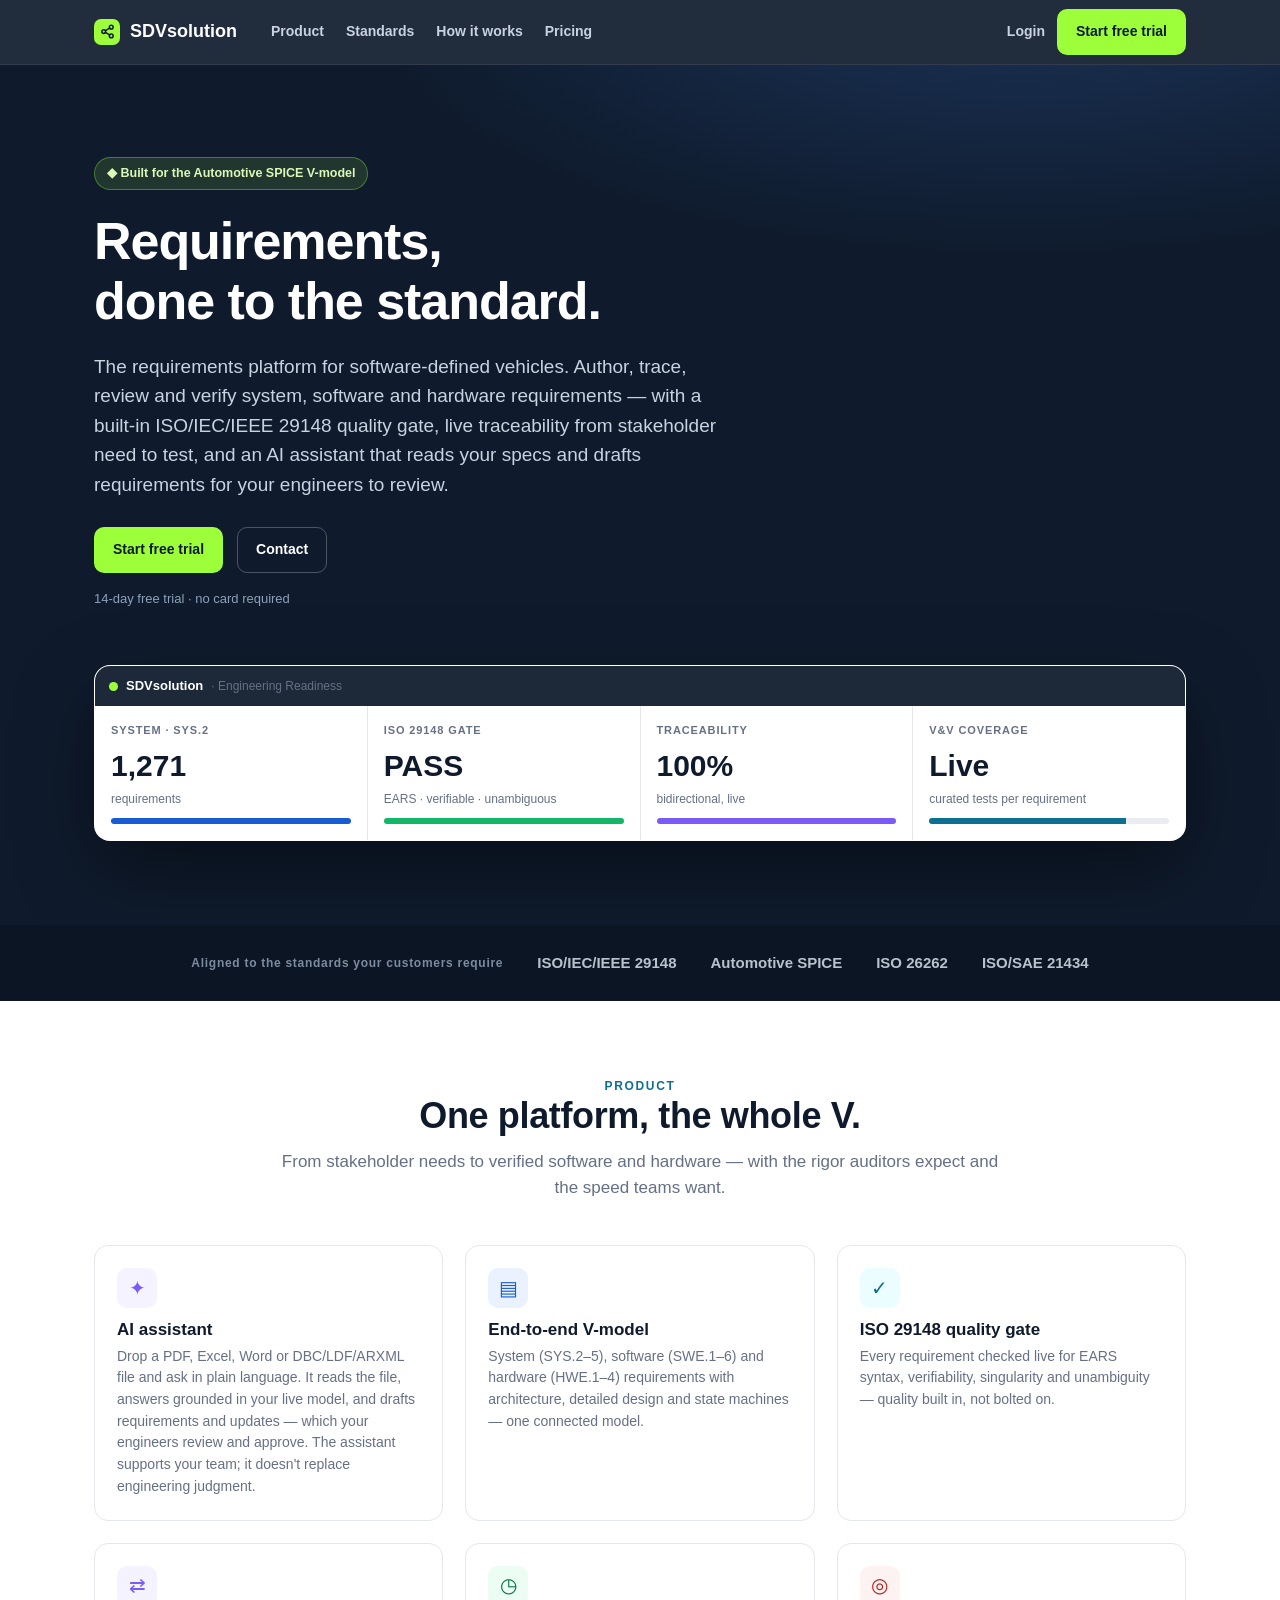
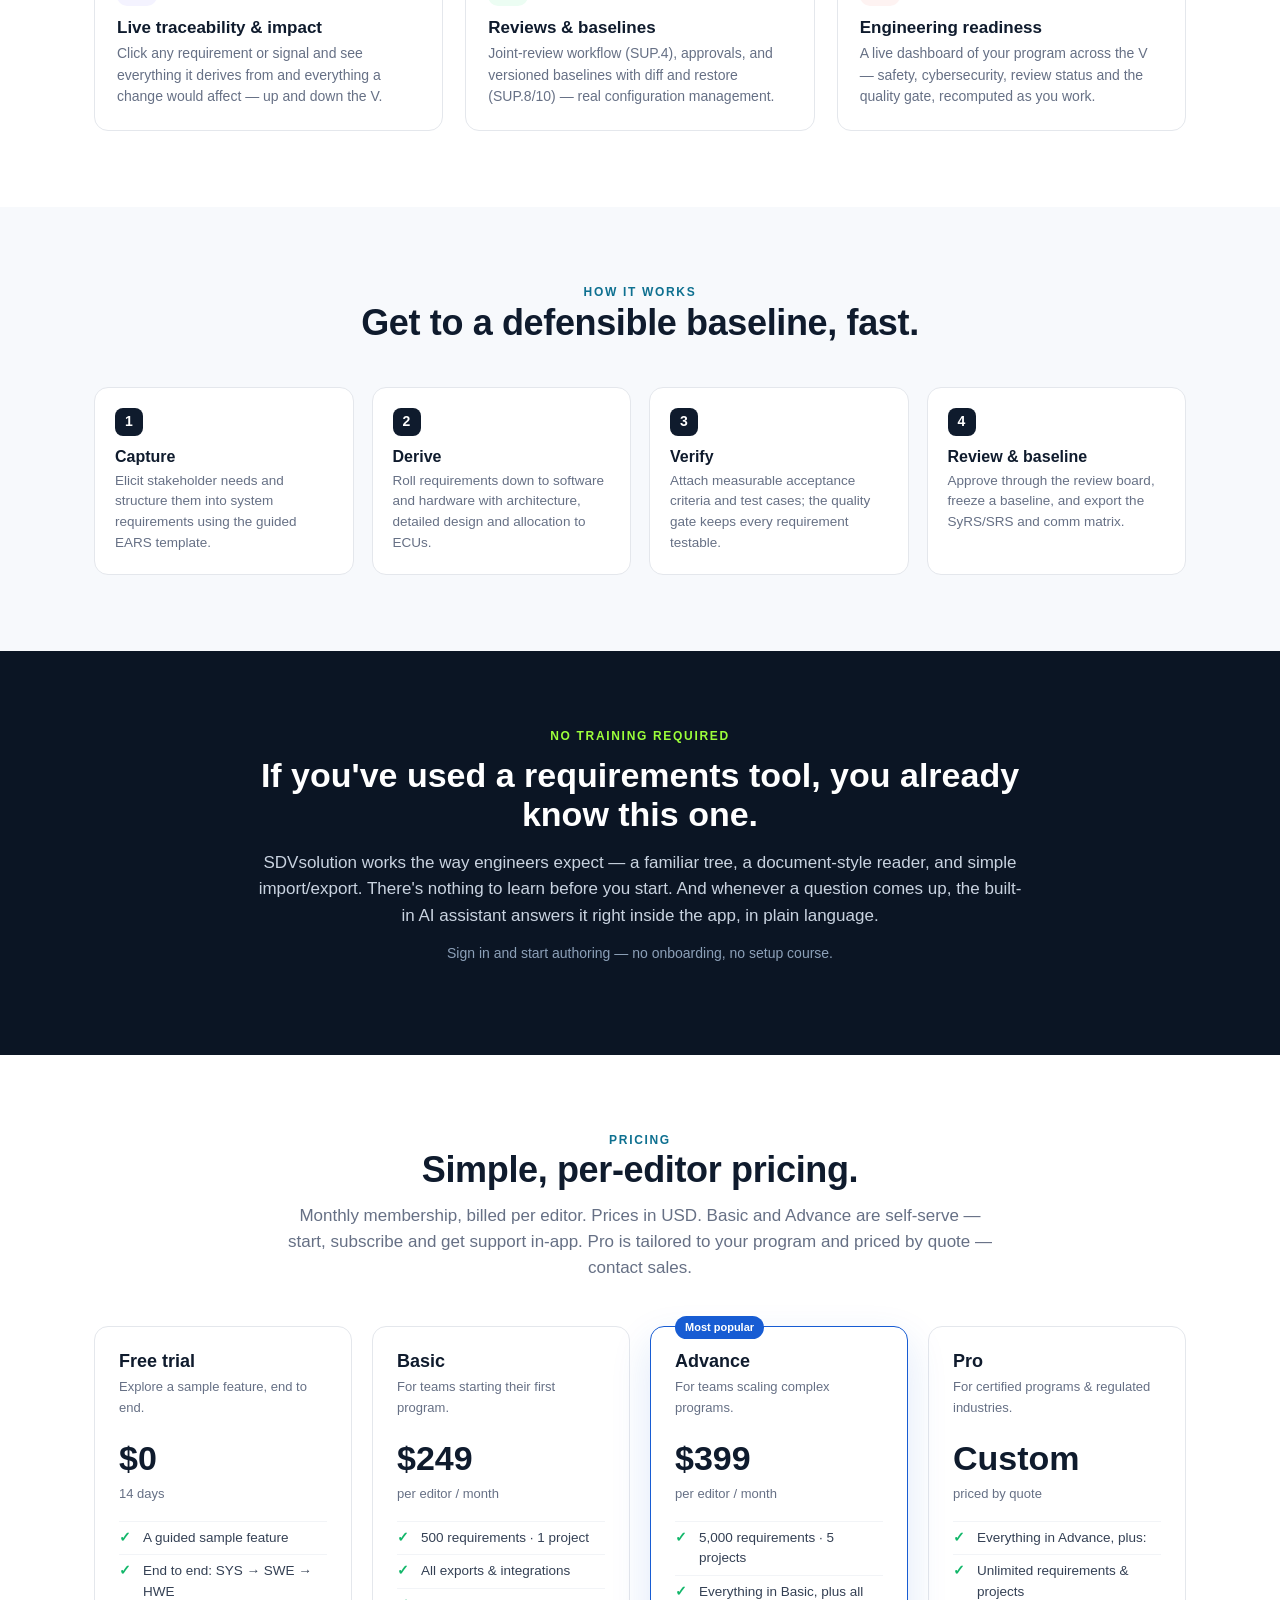
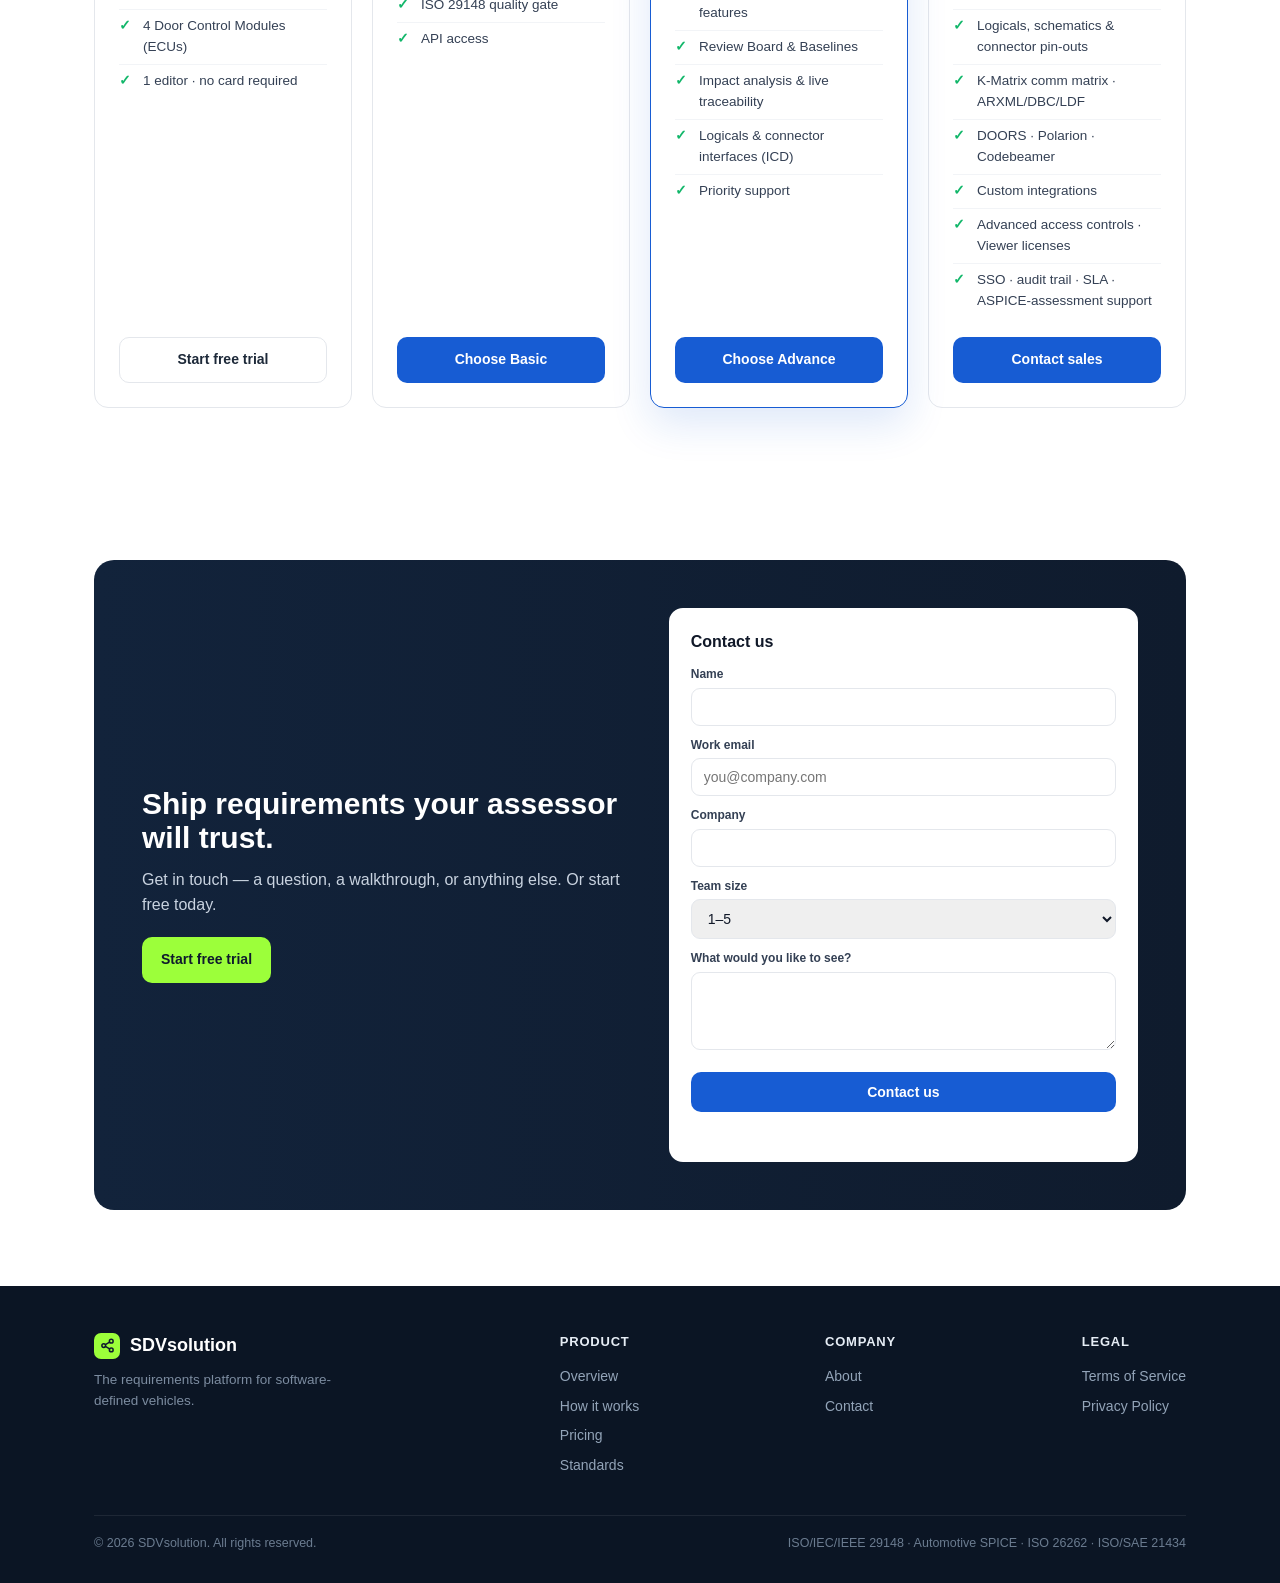
==== index.html @ f131b752 "Custom priced by quote" ====
<!doctype html>
<html lang="en">
<head>
<meta charset="utf-8" />
<meta name="viewport" content="width=device-width, initial-scale=1" />
<title>SDVsolution — Requirements, done to the standard</title>
<meta name="description" content="The requirements platform for software-defined vehicles. Author, trace, review and verify system, software and hardware requirements across the Automotive SPICE V — with a built-in ISO/IEC/IEEE 29148 quality gate." />
<style>
  :root{
    --ink:#0F1B2D; --ink2:#1D2939; --panel:#12233b;
    --text:#344054; --muted:#667085; --line:#E4E7EC;
    --blue:#175CD3; --blue2:#0E7090; --violet:#7A5AF8; --green:#12B76A; --accent:#9CFF3A; --amber:#B54708;
    --radius:14px; --max:1140px;
    --font: -apple-system,BlinkMacSystemFont,"Segoe UI",Roboto,Inter,Helvetica,Arial,sans-serif;
  }
  *{box-sizing:border-box}
  html{scroll-behavior:smooth}
  body{margin:0;font-family:var(--font);color:var(--text);background:#fff;line-height:1.55;-webkit-font-smoothing:antialiased}
  a{color:inherit;text-decoration:none}
  .wrap{max-width:var(--max);margin:0 auto;padding:0 24px}
  .btn{display:inline-flex;align-items:center;gap:8px;font-weight:700;font-size:14px;border-radius:10px;padding:11px 18px;cursor:pointer;border:1px solid transparent;transition:.15s}
  .btn-primary{background:var(--blue);color:#fff}
  .btn-primary:hover{background:#134db3}
  .btn-accent{background:var(--accent);color:var(--ink)}
  .btn-accent:hover{filter:brightness(.95)}
  .btn-ghost{background:transparent;color:#fff;border-color:rgba(255,255,255,.25)}
  .btn-ghost:hover{border-color:rgba(255,255,255,.55)}
  .btn-outline{background:#fff;color:var(--ink2);border-color:var(--line)}
  .eyebrow{font-size:12px;font-weight:800;letter-spacing:.14em;text-transform:uppercase;color:var(--blue2)}
  h1,h2,h3{color:var(--ink);line-height:1.15;margin:0}
  section{padding:76px 0}
  .muted{color:var(--muted)}

  /* header */
  header{position:sticky;top:0;z-index:50;background:rgba(15,27,45,.92);backdrop-filter:blur(8px);border-bottom:1px solid rgba(255,255,255,.08)}
  .nav{display:flex;align-items:center;gap:26px;height:64px}
  .brand{display:flex;align-items:center;gap:10px;color:#fff;font-weight:800;font-size:18px}
  .logo{width:26px;height:26px;border-radius:7px;background:var(--accent);display:flex;align-items:center;justify-content:center}
  .navlinks{display:flex;gap:22px;margin-left:8px}
  .navlinks a{color:#C9D3E0;font-size:14px;font-weight:600}
  .navlinks a:hover{color:#fff}
  .nav-cta{margin-left:auto;display:flex;align-items:center;gap:12px}
  .nav-cta a.login{color:#C9D3E0;font-size:14px;font-weight:600}

  /* hero */
  .hero{background:radial-gradient(1200px 500px at 80% -10%, #1b3358 0%, var(--ink) 55%);color:#fff;padding:92px 0 84px}
  .hero h1{color:#fff;font-size:52px;letter-spacing:-.02em}
  .hero p.lead{color:#C9D3E0;font-size:19px;max-width:640px;margin:20px 0 28px}
  .hero .cta{display:flex;gap:14px;flex-wrap:wrap}
  .hero .fineprint{color:#8CA0B8;font-size:13px;margin-top:16px}
  .pill{display:inline-flex;gap:8px;align-items:center;background:rgba(156,255,58,.12);border:1px solid rgba(156,255,58,.35);color:#DDF7B8;font-size:12.5px;font-weight:700;padding:6px 12px;border-radius:999px;margin-bottom:22px}

  /* dashboard mock */
  .mock{margin-top:56px;border-radius:16px;overflow:hidden;border:1px solid rgba(255,255,255,.12);box-shadow:0 30px 80px rgba(0,0,0,.45);background:#fff}
  .mock .bar{display:flex;align-items:center;gap:8px;background:var(--ink2);padding:10px 14px}
  .mock .bar b{color:#fff;font-size:13px;font-weight:800}
  .mock .bar .dot{width:9px;height:9px;border-radius:9px;background:var(--accent)}
  .mock .grid{display:grid;grid-template-columns:repeat(4,1fr);gap:1px;background:var(--line)}
  .mcard{background:#fff;padding:16px}
  .mcard .k{font-size:11px;font-weight:800;letter-spacing:.08em;color:var(--muted)}
  .mcard .v{font-size:30px;font-weight:800;color:var(--ink);margin-top:4px}
  .mcard .s{font-size:12px;color:var(--muted)}
  .mbar{height:6px;border-radius:4px;background:#EAECF0;overflow:hidden;margin-top:10px}
  .mbar i{display:block;height:100%}

  /* logos / standards */
  .standards{background:#0B1524;color:#93A4B8;padding:26px 0}
  .standards .row{display:flex;flex-wrap:wrap;gap:14px 34px;align-items:center;justify-content:center}
  .standards .row .lbl{font-size:12px;font-weight:700;letter-spacing:.06em;color:#7C8CA0}
  .std{color:#CBD5E1;font-weight:800;font-size:15px;opacity:.9}

  /* features */
  .grid3{display:grid;grid-template-columns:repeat(3,1fr);gap:22px}
  .feat{border:1px solid var(--line);border-radius:var(--radius);padding:22px;background:#fff;transition:.15s}
  .feat:hover{box-shadow:0 12px 30px rgba(16,24,40,.08);transform:translateY(-2px)}
  .feat .ic{width:40px;height:40px;border-radius:10px;display:flex;align-items:center;justify-content:center;font-size:20px;margin-bottom:12px}
  .feat h3{font-size:17px;margin-bottom:6px}
  .feat p{font-size:14px;margin:0}

  .center{text-align:center;max-width:720px;margin:0 auto 44px}
  .center h2{font-size:36px;letter-spacing:-.01em}
  .center p{font-size:17px;margin-top:12px}

  /* flow */
  .flow{background:#F7F9FC}
  .steps{display:grid;grid-template-columns:repeat(4,1fr);gap:18px}
  .step{background:#fff;border:1px solid var(--line);border-radius:var(--radius);padding:20px}
  .step .n{width:28px;height:28px;border-radius:8px;background:var(--ink);color:#fff;font-weight:800;display:flex;align-items:center;justify-content:center;font-size:14px}
  .step h3{font-size:16px;margin:12px 0 4px}
  .step p{font-size:13.5px;margin:0}

  /* pricing */
  .prices{display:grid;grid-template-columns:repeat(4,1fr);gap:20px;align-items:stretch}
  .price{border:1px solid var(--line);border-radius:var(--radius);padding:24px;background:#fff;display:flex;flex-direction:column}
  .price.pop{border-color:var(--blue);box-shadow:0 16px 40px rgba(23,92,211,.14);position:relative}
  .price.pop .tag{position:absolute;top:-11px;left:24px;background:var(--blue);color:#fff;font-size:11px;font-weight:800;padding:3px 10px;border-radius:999px}
  .price h3{font-size:18px}
  .price .desc{font-size:13px;color:var(--muted);margin:6px 0 14px;min-height:34px}
  .price .amt{font-size:34px;font-weight:800;color:var(--ink)}
  .price .per{font-size:13px;color:var(--muted)}
  .price ul{list-style:none;padding:0;margin:16px 0 20px;flex:1}
  .price li{font-size:13.5px;padding:6px 0 6px 24px;position:relative;color:var(--text);border-top:1px solid #F2F4F7}
  .price li:before{content:"✓";position:absolute;left:0;color:var(--green);font-weight:800}
  .price .btn{width:100%;justify-content:center}

  /* CTA band */
  .cta-band{background:linear-gradient(90deg,#12233b,#0F1B2D);color:#fff;border-radius:20px;padding:48px;text-align:center}
  .cta-band h2{color:#fff;font-size:30px}
  .cta-band p{color:#C9D3E0;max-width:560px;margin:12px auto 24px}

  /* footer */
  footer{background:#0B1524;color:#8CA0B8;padding:46px 0 30px;font-size:14px}
  .fgrid{display:flex;gap:40px;flex-wrap:wrap;justify-content:space-between}
  footer h4{color:#E6EDF5;font-size:13px;letter-spacing:.06em;text-transform:uppercase;margin:0 0 10px}
  footer a{display:block;color:#93A4B8;padding:4px 0}
  footer a:hover{color:#fff}
  .foot-bottom{border-top:1px solid rgba(255,255,255,.08);margin-top:34px;padding-top:18px;display:flex;justify-content:space-between;flex-wrap:wrap;gap:10px;color:#6B7C90;font-size:12.5px}

  /* demo form */
  .demo-grid{display:grid;grid-template-columns:1.05fr 1fr;gap:34px;align-items:center;text-align:left}
  .demo-form{background:#fff;border-radius:14px;padding:22px}
  .demo-form .ttl{color:#101828;font-weight:800;font-size:16px;margin-bottom:2px}
  .demo-form label{display:block;font-size:12px;font-weight:700;color:#344054;margin:10px 0 4px}
  .demo-form input,.demo-form select,.demo-form textarea{width:100%;box-sizing:border-box;border:1px solid var(--line);border-radius:9px;padding:10px 12px;font-size:14px;font-family:var(--font);color:#101828}
  .demo-form textarea{min-height:78px;resize:vertical}
  .demo-status{font-size:13px;font-weight:600;margin-top:10px;min-height:18px}
  @media(max-width:760px){.demo-grid{grid-template-columns:1fr}}
  @media(max-width:900px){
    .grid3,.steps,.prices,.mock .grid{grid-template-columns:1fr 1fr}
    .hero h1{font-size:40px}
    .navlinks{display:none}
  }
  @media(max-width:560px){
    .grid3,.steps,.prices,.mock .grid{grid-template-columns:1fr}
    .hero h1{font-size:32px}
    section{padding:56px 0}
  }
</style>
</head>
<body>

<header>
  <div class="wrap nav">
    <a class="brand" href="#top"><span class="logo">
      <svg width="15" height="15" viewBox="0 0 24 24" fill="none" stroke="#0F1B2D" stroke-width="2.4" stroke-linecap="round" stroke-linejoin="round"><circle cx="18" cy="5" r="3"/><circle cx="6" cy="12" r="3"/><circle cx="18" cy="19" r="3"/><path d="M8.6 13.5l6.8 4M15.4 6.5l-6.8 4"/></svg>
    </span>SDVsolution</a>
    <nav class="navlinks">
      <a href="#product">Product</a>
      <a href="#standards">Standards</a>
      <a href="#flow">How it works</a>
      <a href="#pricing">Pricing</a>
    </nav>
    <div class="nav-cta">
      <a class="login" href="https://app.sdvsolution.com">Login</a>
      <a class="btn btn-accent" href="https://app.sdvsolution.com">Start free trial</a>
    </div>
  </div>
</header>

<a id="top"></a>
<section class="hero">
  <div class="wrap">
    <span class="pill">◆ Built for the Automotive SPICE V-model</span>
    <h1>Requirements,<br/>done to the standard.</h1>
    <p class="lead">The requirements platform for software-defined vehicles. Author, trace, review and verify system, software and hardware requirements — with a built-in ISO/IEC/IEEE 29148 quality gate, live traceability from stakeholder need to test, and an AI assistant that reads your specs and drafts requirements for your engineers to review.</p>
    <div class="cta">
      <a class="btn btn-accent" href="https://app.sdvsolution.com">Start free trial</a>
      <a class="btn btn-ghost" href="#demo">Contact</a>
    </div>
    <div class="fineprint">14-day free trial · no card required</div>

    <div class="mock">
      <div class="bar"><span class="dot"></span><b>SDVsolution</b> <span style="color:#667085;font-size:12px">· Engineering Readiness</span></div>
      <div class="grid">
        <div class="mcard"><div class="k">SYSTEM · SYS.2</div><div class="v">1,271</div><div class="s">requirements</div><div class="mbar"><i style="width:100%;background:#175CD3"></i></div></div>
        <div class="mcard"><div class="k">ISO 29148 GATE</div><div class="v">PASS</div><div class="s">EARS · verifiable · unambiguous</div><div class="mbar"><i style="width:100%;background:#12B76A"></i></div></div>
        <div class="mcard"><div class="k">TRACEABILITY</div><div class="v">100%</div><div class="s">bidirectional, live</div><div class="mbar"><i style="width:100%;background:#7A5AF8"></i></div></div>
        <div class="mcard"><div class="k">V&amp;V COVERAGE</div><div class="v">Live</div><div class="s">curated tests per requirement</div><div class="mbar"><i style="width:82%;background:#0E7090"></i></div></div>
      </div>
    </div>
  </div>
</section>

<div class="standards" id="standards">
  <div class="wrap row">
    <span class="lbl">Aligned to the standards your customers require</span>
    <span class="std">ISO/IEC/IEEE&nbsp;29148</span>
    <span class="std">Automotive&nbsp;SPICE</span>
    <span class="std">ISO&nbsp;26262</span>
    <span class="std">ISO/SAE&nbsp;21434</span>
  </div>
</div>

<section id="product">
  <div class="wrap">
    <div class="center">
      <div class="eyebrow">Product</div>
      <h2>One platform, the whole V.</h2>
      <p class="muted">From stakeholder needs to verified software and hardware — with the rigor auditors expect and the speed teams want.</p>
    </div>
    <div class="grid3">
      <div class="feat"><div class="ic" style="background:#F4F3FF;color:#7A5AF8">✦</div><h3>AI assistant</h3><p class="muted">Drop a PDF, Excel, Word or DBC/LDF/ARXML file and ask in plain language. It reads the file, answers grounded in your live model, and drafts requirements and updates — which your engineers review and approve. The assistant supports your team; it doesn't replace engineering judgment.</p></div>
      <div class="feat"><div class="ic" style="background:#EAF2FF;color:#175CD3">▤</div><h3>End-to-end V-model</h3><p class="muted">System (SYS.2–5), software (SWE.1–6) and hardware (HWE.1–4) requirements with architecture, detailed design and state machines — one connected model.</p></div>
      <div class="feat"><div class="ic" style="background:#ECFDFF;color:#0E7090">✓</div><h3>ISO 29148 quality gate</h3><p class="muted">Every requirement checked live for EARS syntax, verifiability, singularity and unambiguity — quality built in, not bolted on.</p></div>
      <div class="feat"><div class="ic" style="background:#F4F3FF;color:#7A5AF8">⇄</div><h3>Live traceability &amp; impact</h3><p class="muted">Click any requirement or signal and see everything it derives from and everything a change would affect — up and down the V.</p></div>
      <div class="feat"><div class="ic" style="background:#ECFDF3;color:#067647">◷</div><h3>Reviews &amp; baselines</h3><p class="muted">Joint-review workflow (SUP.4), approvals, and versioned baselines with diff and restore (SUP.8/10) — real configuration management.</p></div>
      <div class="feat"><div class="ic" style="background:#FEF3F2;color:#B42318">◎</div><h3>Engineering readiness</h3><p class="muted">A live dashboard of your program across the V — safety, cybersecurity, review status and the quality gate, recomputed as you work.</p></div>
    </div>
  </div>
</section>

<section class="flow" id="flow">
  <div class="wrap">
    <div class="center">
      <div class="eyebrow">How it works</div>
      <h2>Get to a defensible baseline, fast.</h2>
    </div>
    <div class="steps">
      <div class="step"><div class="n">1</div><h3>Capture</h3><p class="muted">Elicit stakeholder needs and structure them into system requirements using the guided EARS template.</p></div>
      <div class="step"><div class="n">2</div><h3>Derive</h3><p class="muted">Roll requirements down to software and hardware with architecture, detailed design and allocation to ECUs.</p></div>
      <div class="step"><div class="n">3</div><h3>Verify</h3><p class="muted">Attach measurable acceptance criteria and test cases; the quality gate keeps every requirement testable.</p></div>
      <div class="step"><div class="n">4</div><h3>Review &amp; baseline</h3><p class="muted">Approve through the review board, freeze a baseline, and export the SyRS/SRS and comm matrix.</p></div>
    </div>
  </div>
</section>

<section id="easy" style="background:#0B1524">
  <div class="wrap" style="text-align:center;max-width:820px">
    <div class="eyebrow" style="color:#9CFF3A">No training required</div>
    <h2 style="color:#fff;font-size:34px;margin-top:10px">If you've used a requirements tool, you already know this one.</h2>
    <p style="color:#C9D3E0;font-size:17px;margin:16px auto 0">SDVsolution works the way engineers expect — a familiar tree, a document-style reader, and simple import/export. There's nothing to learn before you start. And whenever a question comes up, the built-in AI assistant answers it right inside the app, in plain language.</p>
    <p style="color:#8CA0B8;font-size:14px;margin-top:14px">Sign in and start authoring — no onboarding, no setup course.</p>
  </div>
</section>

<section id="pricing">
  <div class="wrap">
    <div class="center">
      <div class="eyebrow">Pricing</div>
      <h2>Simple, per-editor pricing.</h2>
      <p class="muted">Monthly membership, billed per editor. Prices in USD. Basic and Advance are self‑serve — start, subscribe and get support in‑app. Pro is tailored to your program and priced by quote — contact sales.</p>
    </div>
    <div class="prices">
      <div class="price">
        <h3>Free trial</h3>
        <div class="desc">Explore a sample feature, end to end.</div>
        <div class="amt">$0</div><div class="per">14 days</div>
        <ul><li>A guided sample feature</li><li>End to end: SYS → SWE → HWE</li><li>4 Door Control Modules (ECUs)</li><li>1 editor · no card required</li></ul>
        <a class="btn btn-outline" href="https://app.sdvsolution.com">Start free trial</a>
      </div>
      <div class="price">
        <h3>Basic</h3>
        <div class="desc">For teams starting their first program.</div>
        <div class="amt">$249</div><div class="per">per editor / month</div>
        <ul><li>500 requirements · 1 project</li><li>All exports &amp; integrations</li><li>ISO 29148 quality gate</li><li>API access</li></ul>
        <a class="btn btn-primary" href="https://app.sdvsolution.com/?plan=basic">Choose Basic</a>
      </div>
      <div class="price pop">
        <span class="tag">Most popular</span>
        <h3>Advance</h3>
        <div class="desc">For teams scaling complex programs.</div>
        <div class="amt">$399</div><div class="per">per editor / month</div>
        <ul><li>5,000 requirements · 5 projects</li><li>Everything in Basic, plus all features</li><li>Review Board &amp; Baselines</li><li>Impact analysis &amp; live traceability</li><li>Logicals &amp; connector interfaces (ICD)</li><li>Priority support</li></ul>
        <a class="btn btn-primary" href="https://app.sdvsolution.com/?plan=advance">Choose Advance</a>
      </div>
      <div class="price">
        <h3>Pro</h3>
        <div class="desc">For certified programs &amp; regulated industries.</div>
        <div class="amt">Custom</div><div class="per">priced by quote</div>
        <ul><li>Everything in Advance, plus:</li><li>Unlimited requirements &amp; projects</li><li>Logicals, schematics &amp; connector pin-outs</li><li>K-Matrix comm matrix · ARXML/DBC/LDF</li><li>DOORS · Polarion · Codebeamer</li><li>Custom integrations</li><li>Advanced access controls · Viewer licenses</li><li>SSO · audit trail · SLA · ASPICE-assessment support</li></ul>
        <a class="btn btn-primary" href="#demo">Contact sales</a>
      </div>
    </div>
  </div>
</section>

<section id="demo">
  <div class="wrap">
    <div class="cta-band" style="text-align:left">
      <div class="demo-grid">
        <div>
          <h2>Ship requirements your assessor will trust.</h2>
          <p style="margin:12px 0 20px">Get in touch — a question, a walkthrough, or anything else. Or start free today.</p>
          <a class="btn btn-accent" href="https://app.sdvsolution.com">Start free trial</a>
        </div>
        <form class="demo-form" id="demoForm" action="https://formspree.io/f/xljrqwaw" method="POST">
          <div class="ttl">Contact us</div>
          <label for="df-name">Name</label>
          <input id="df-name" name="name" required autocomplete="name" />
          <label for="df-email">Work email</label>
          <input id="df-email" type="email" name="email" required autocomplete="email" placeholder="you@company.com" />
          <label for="df-company">Company</label>
          <input id="df-company" name="company" autocomplete="organization" />
          <label for="df-team">Team size</label>
          <select id="df-team" name="team_size"><option>1–5</option><option>6–20</option><option>21–100</option><option>100+</option></select>
          <label for="df-msg">What would you like to see?</label>
          <textarea id="df-msg" name="message"></textarea>
          <input type="hidden" name="_subject" value="SDVsolution contact request" />
          <input type="text" name="_gotcha" style="display:none" tabindex="-1" autocomplete="off" />
          <button class="btn btn-primary" type="submit" style="width:100%;margin-top:14px;justify-content:center">Contact us</button>
          <div class="demo-status" id="demoStatus" role="status" aria-live="polite"></div>
        </form>
      </div>
    </div>
  </div>
</section>

<footer>
  <div class="wrap">
    <div class="fgrid">
      <div style="max-width:280px">
        <div class="brand" style="margin-bottom:10px"><span class="logo"><svg width="15" height="15" viewBox="0 0 24 24" fill="none" stroke="#0F1B2D" stroke-width="2.4" stroke-linecap="round" stroke-linejoin="round"><circle cx="18" cy="5" r="3"/><circle cx="6" cy="12" r="3"/><circle cx="18" cy="19" r="3"/><path d="M8.6 13.5l6.8 4M15.4 6.5l-6.8 4"/></svg></span>SDVsolution</div>
        <p style="color:#7C8CA0;font-size:13.5px;margin:0">The requirements platform for software-defined vehicles.</p>
      </div>
      <div><h4>Product</h4><a href="#product">Overview</a><a href="#flow">How it works</a><a href="#pricing">Pricing</a><a href="#standards">Standards</a></div>
      <div><h4>Company</h4><a href="#">About</a><a href="#demo">Contact</a></div>
      <div><h4>Legal</h4><a href="terms.html">Terms of Service</a><a href="privacy.html">Privacy Policy</a></div>
    </div>
    <div class="foot-bottom">
      <span>© 2026 SDVsolution. All rights reserved.</span>
      <span>ISO/IEC/IEEE 29148 · Automotive SPICE · ISO 26262 · ISO/SAE 21434</span>
    </div>
  </div>
</footer>

<script>
(function(){
  var f=document.getElementById('demoForm'), s=document.getElementById('demoStatus');
  if(!f) return;
  f.addEventListener('submit', function(e){
    e.preventDefault();
    s.style.color='#667085'; s.textContent='Sending…';
    fetch(f.action,{method:'POST',body:new FormData(f),headers:{'Accept':'application/json'}}).then(function(r){
      if(r.ok){ f.reset(); s.style.color='#067647'; s.textContent="Thanks — we'll be in touch shortly."; }
      else { r.json().then(function(j){ s.style.color='#B42318'; s.textContent=(j.errors&&j.errors.map(function(x){return x.message;}).join(', '))||'Something went wrong. Please try again.'; }).catch(function(){ s.style.color='#B42318'; s.textContent='Something went wrong. Please try again.'; }); }
    }).catch(function(){ s.style.color='#B42318'; s.textContent='Network error. Please try again.'; });
  });
})();
</script>
</body>
</html>
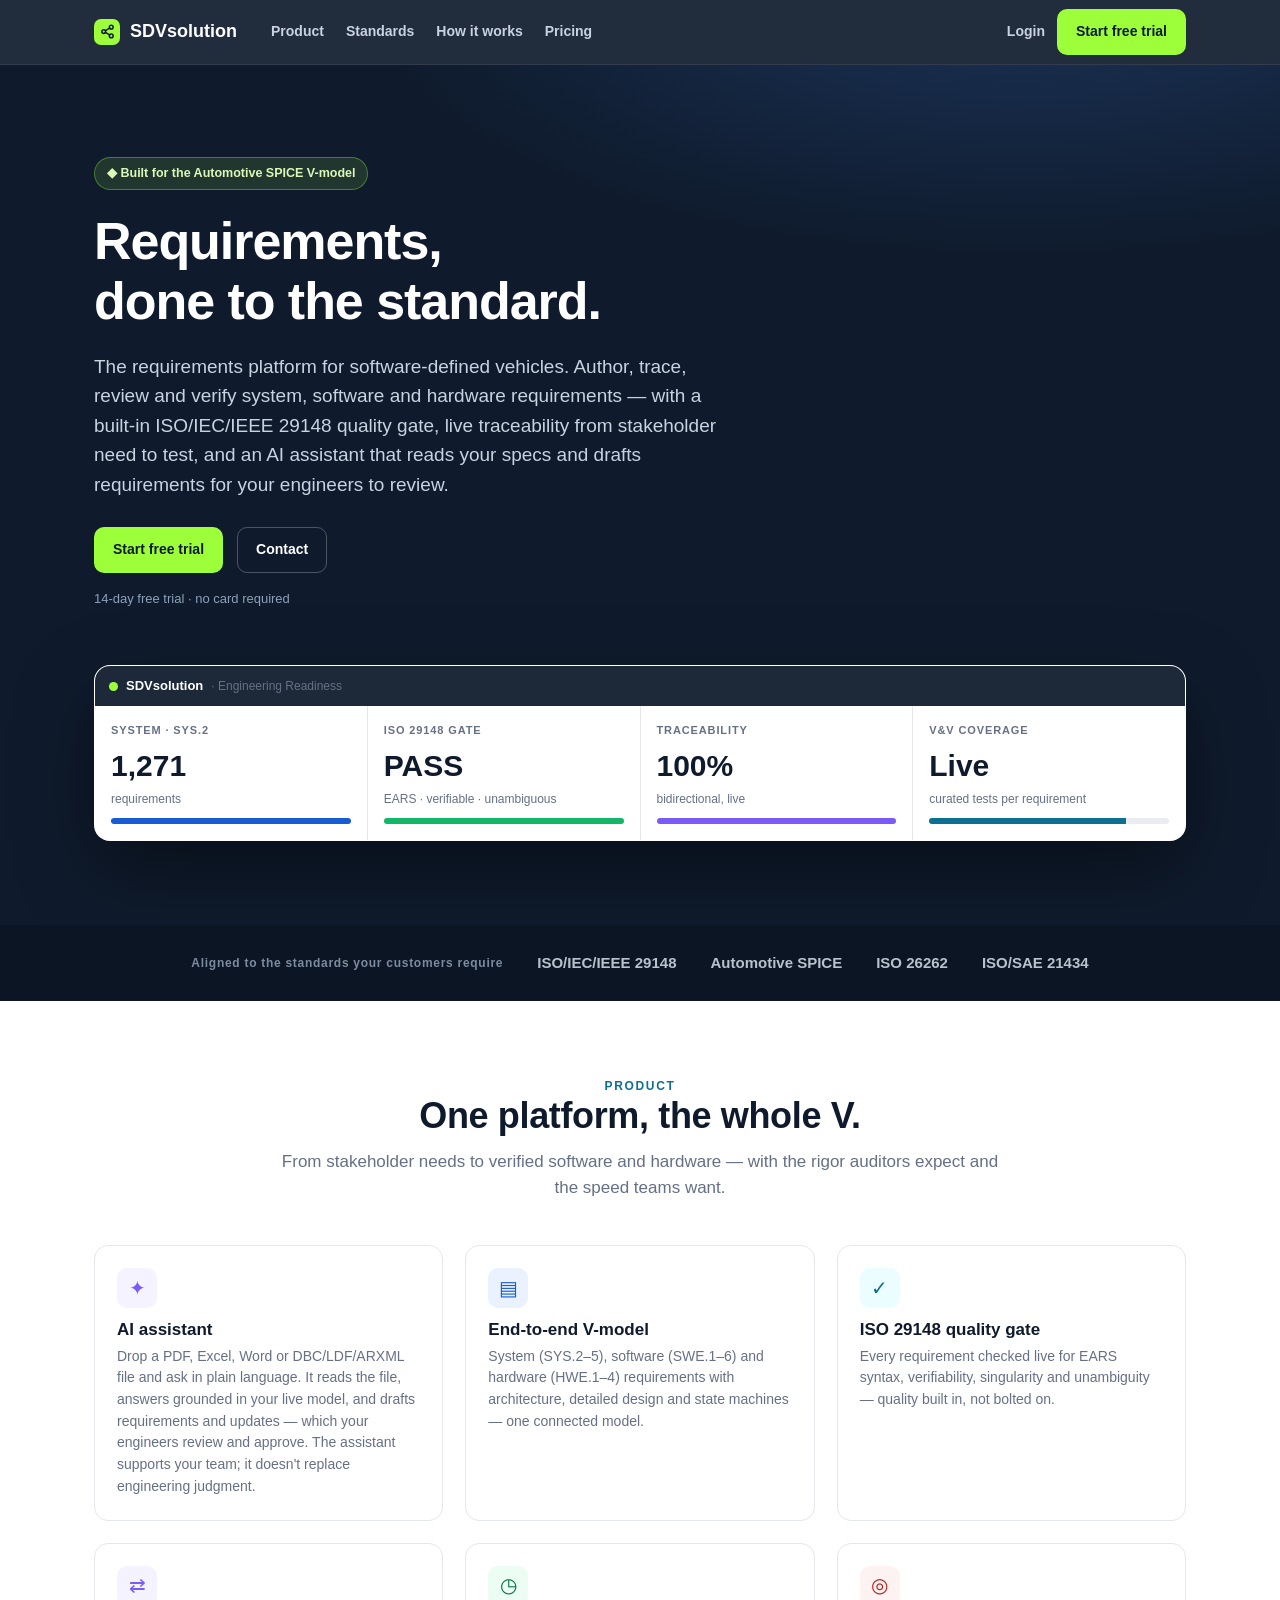
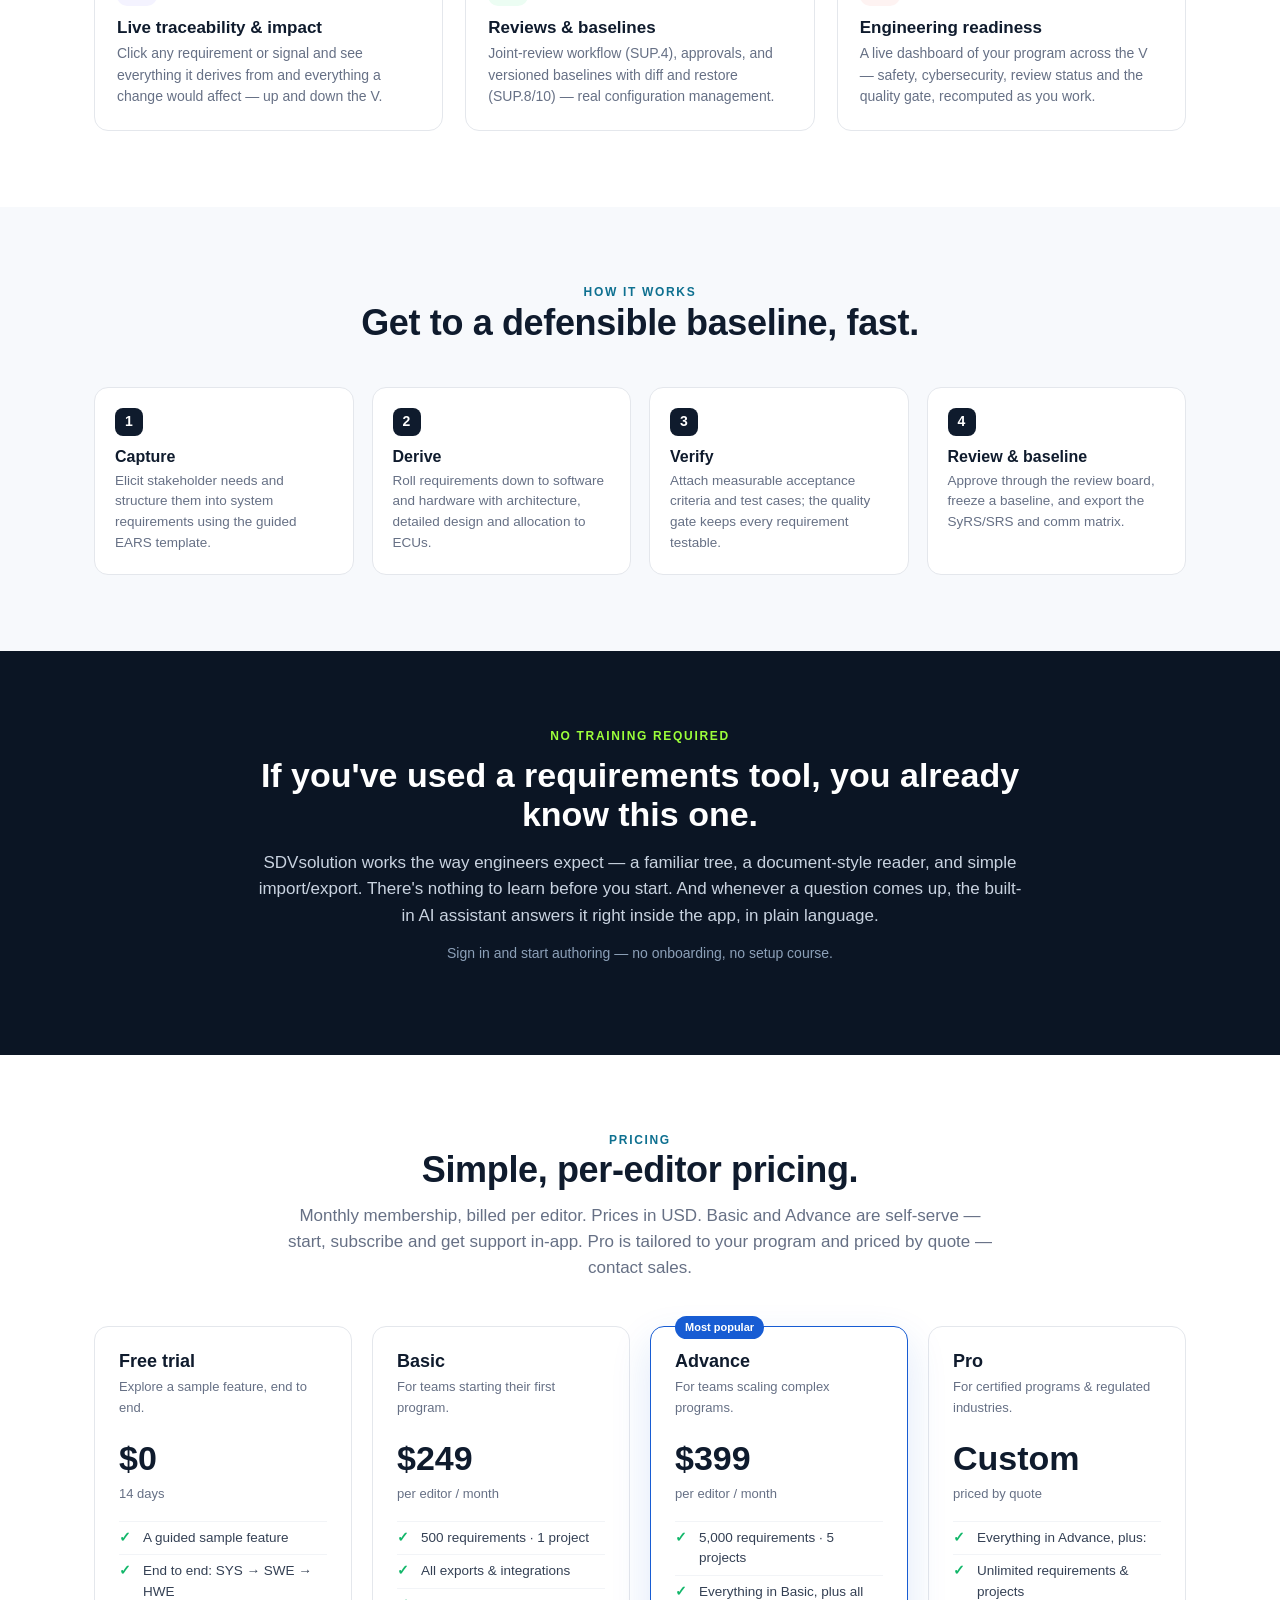
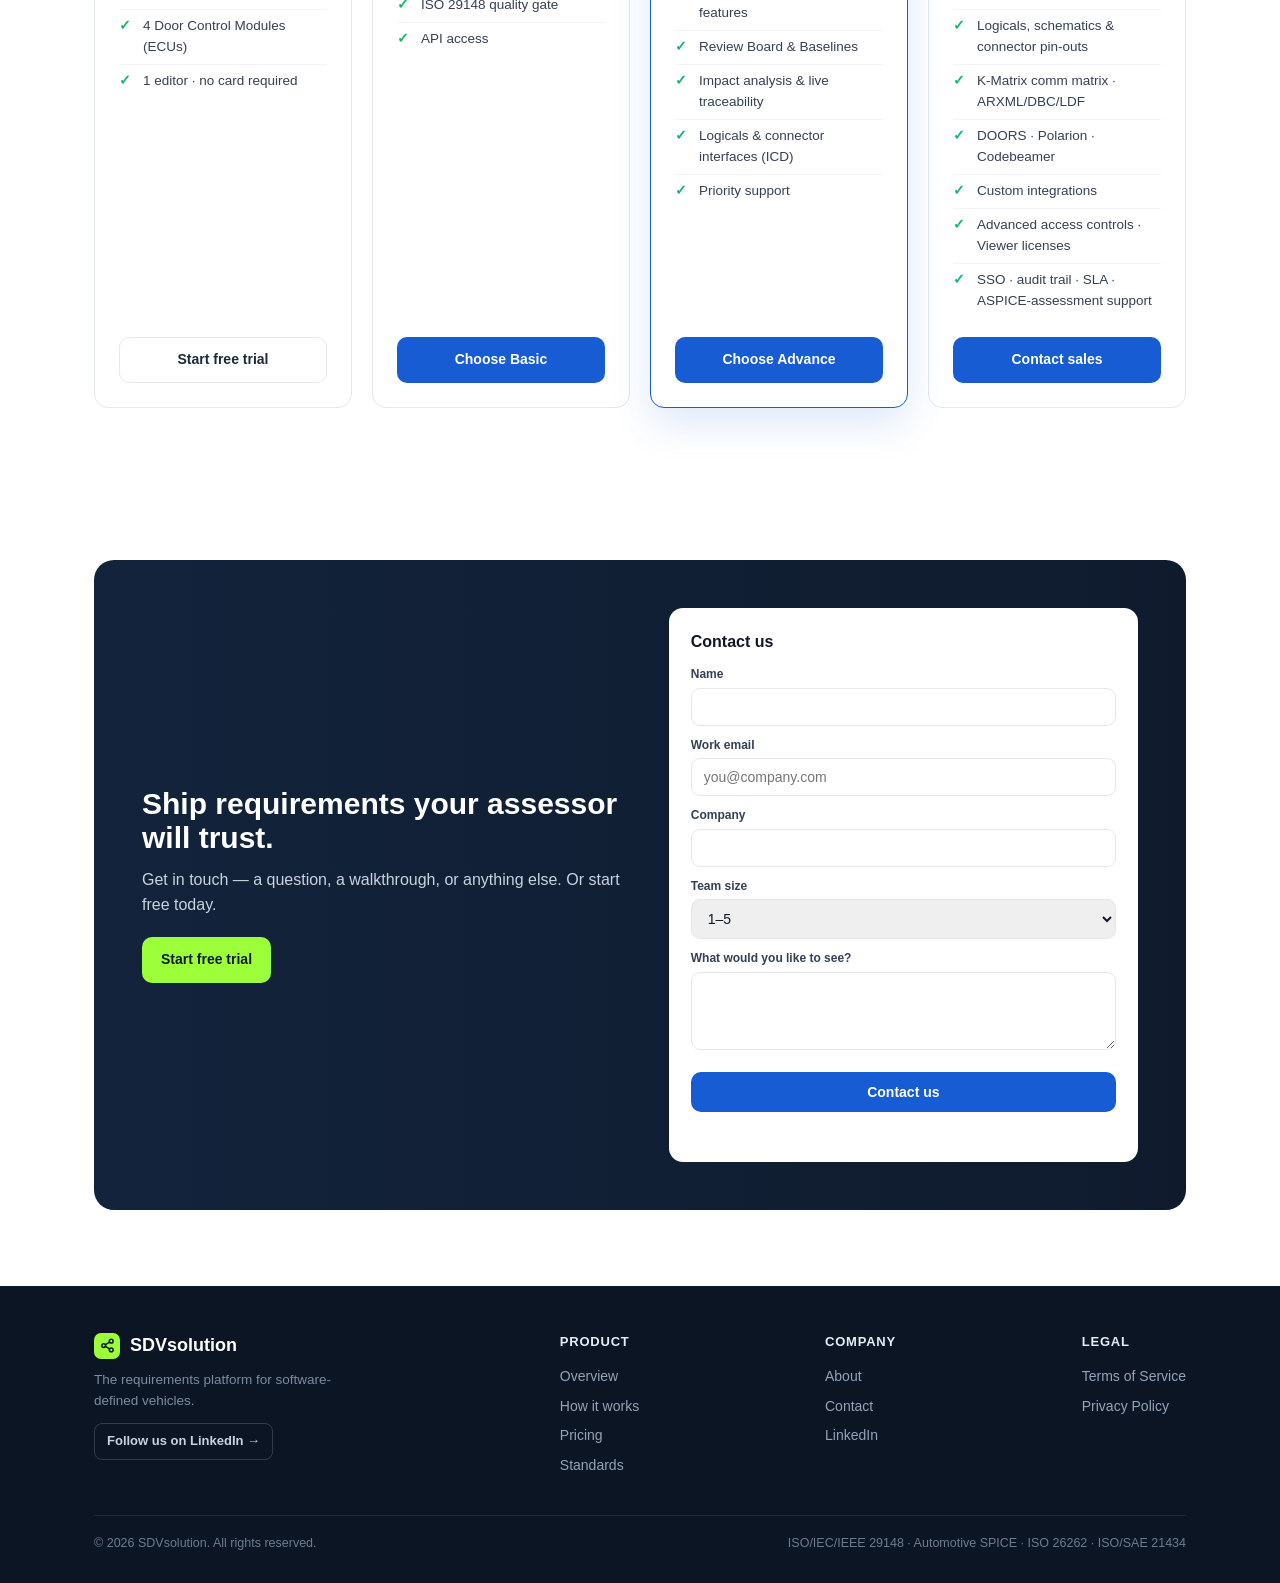
==== commit e38f583d: "Update index.html" ====
--- a/index.html
+++ b/index.html
@@ -310,10 +310,11 @@
     <div class="fgrid">
       <div style="max-width:280px">
         <div class="brand" style="margin-bottom:10px"><span class="logo"><svg width="15" height="15" viewBox="0 0 24 24" fill="none" stroke="#0F1B2D" stroke-width="2.4" stroke-linecap="round" stroke-linejoin="round"><circle cx="18" cy="5" r="3"/><circle cx="6" cy="12" r="3"/><circle cx="18" cy="19" r="3"/><path d="M8.6 13.5l6.8 4M15.4 6.5l-6.8 4"/></svg></span>SDVsolution</div>
-        <p style="color:#7C8CA0;font-size:13.5px;margin:0">The requirements platform for software-defined vehicles.</p>
+        <p style="color:#7C8CA0;font-size:13.5px;margin:0 0 12px">The requirements platform for software-defined vehicles.</p>
+        <a href="https://www.linkedin.com/company/sdvsolution/" target="_blank" rel="noopener" style="display:inline-flex;align-items:center;gap:8px;font-size:13px;font-weight:700;color:#C9D3E0;border:1px solid rgba(255,255,255,.16);border-radius:8px;padding:7px 12px">Follow us on LinkedIn →</a>
       </div>
       <div><h4>Product</h4><a href="#product">Overview</a><a href="#flow">How it works</a><a href="#pricing">Pricing</a><a href="#standards">Standards</a></div>
-      <div><h4>Company</h4><a href="#">About</a><a href="#demo">Contact</a></div>
+      <div><h4>Company</h4><a href="#">About</a><a href="#demo">Contact</a><a href="https://www.linkedin.com/company/sdvsolution/" target="_blank" rel="noopener">LinkedIn</a></div>
       <div><h4>Legal</h4><a href="terms.html">Terms of Service</a><a href="privacy.html">Privacy Policy</a></div>
     </div>
     <div class="foot-bottom">
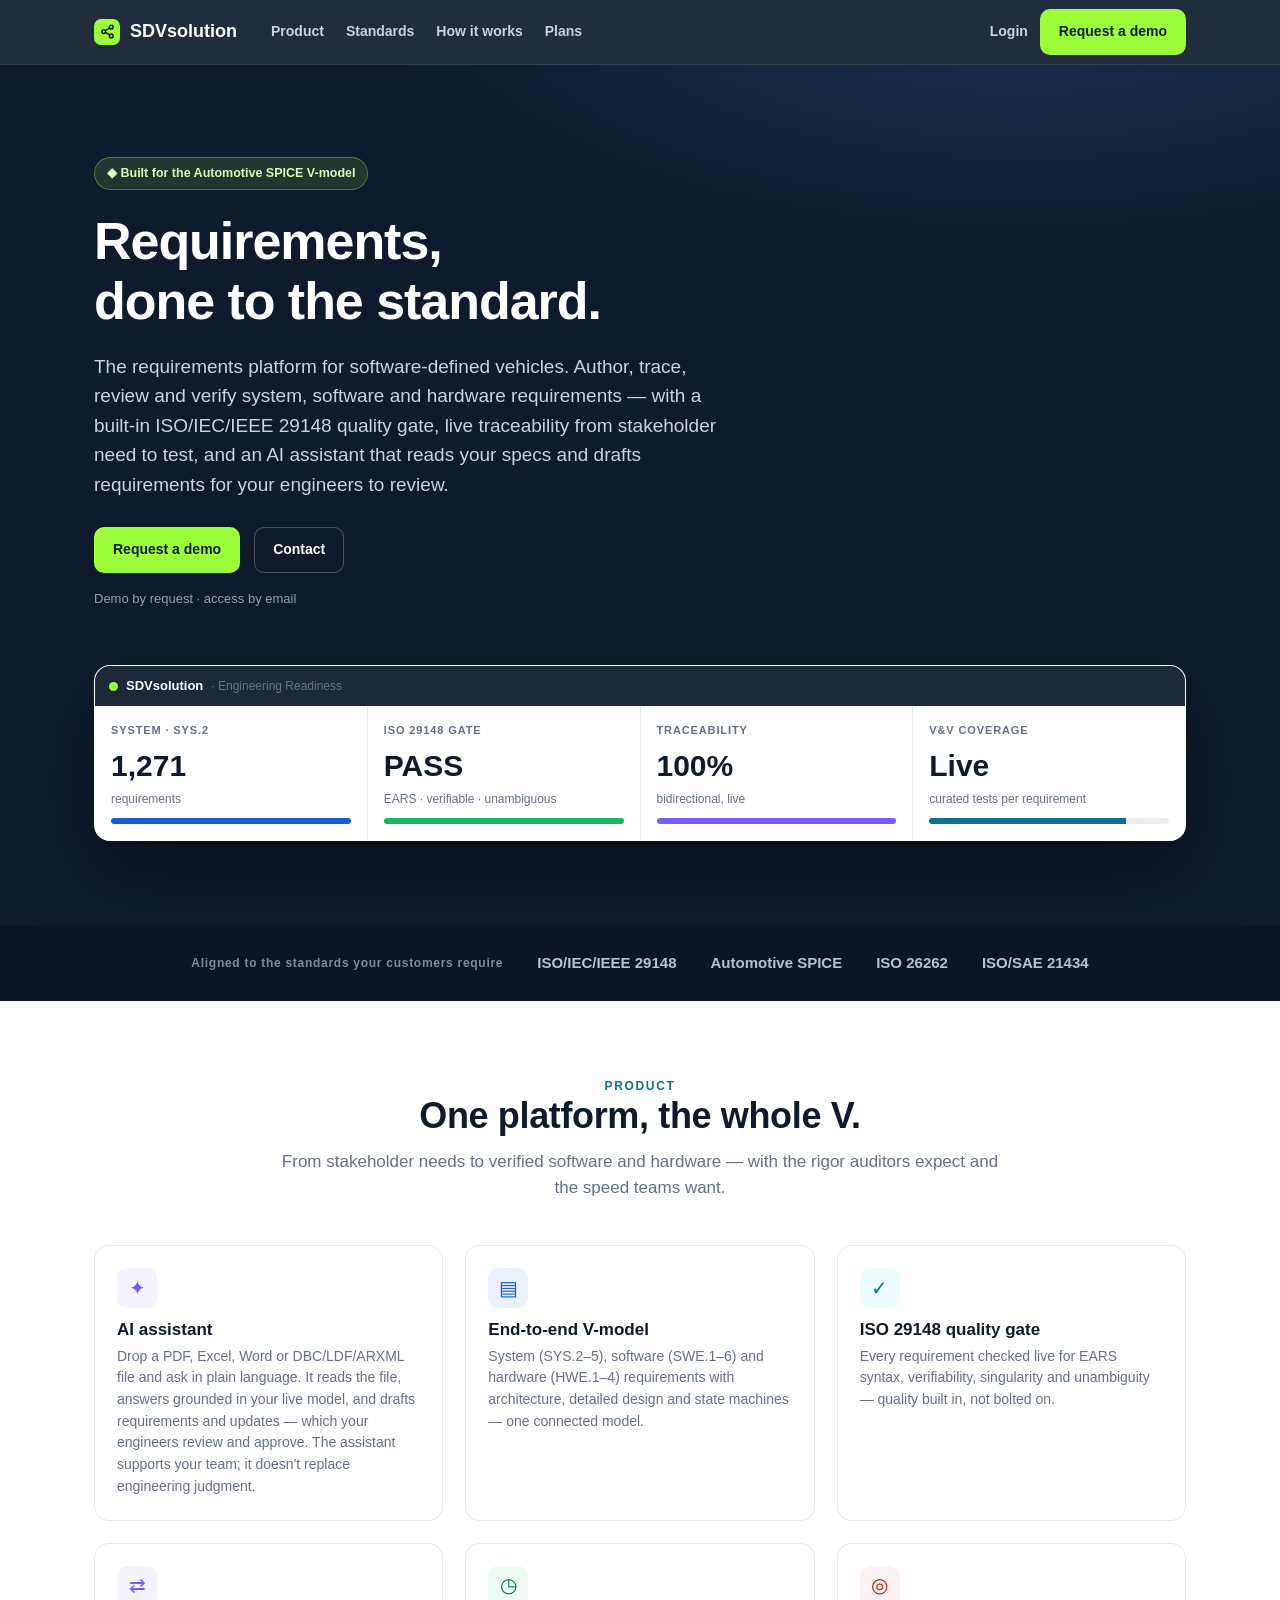
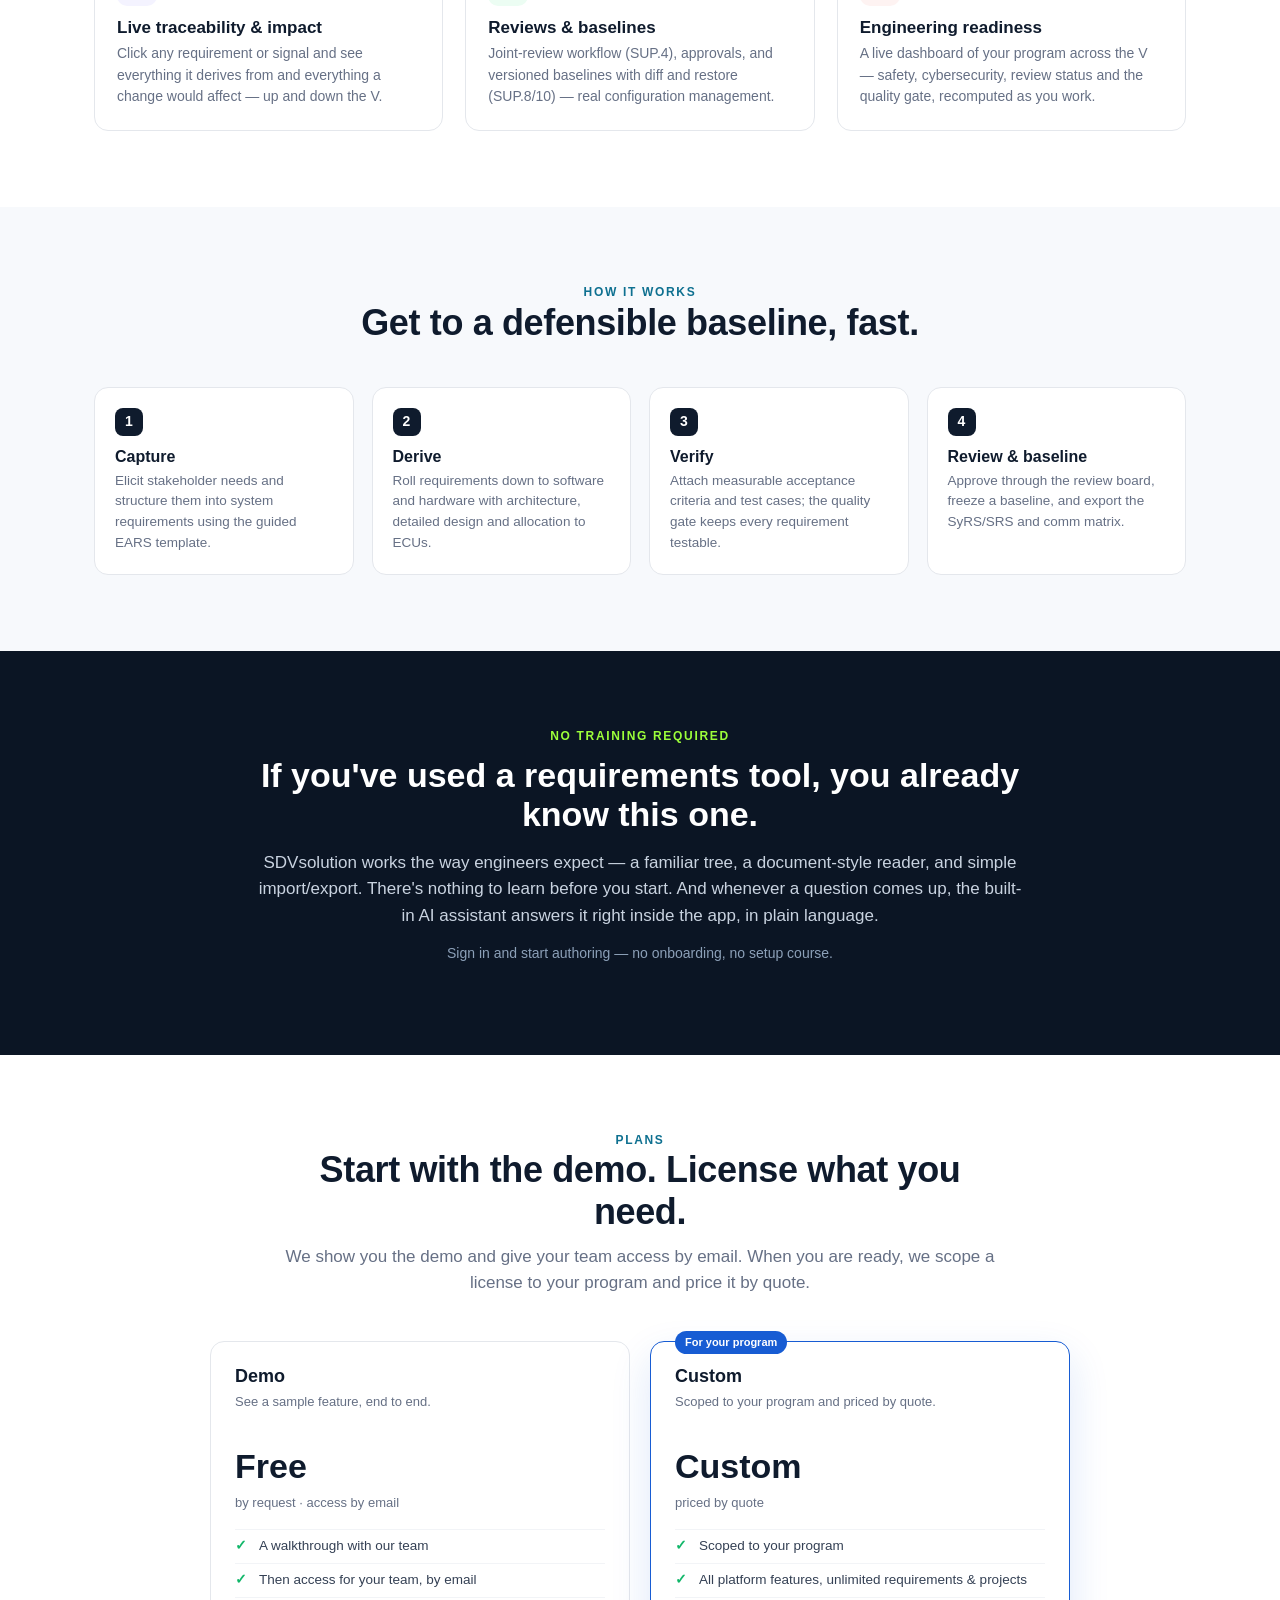
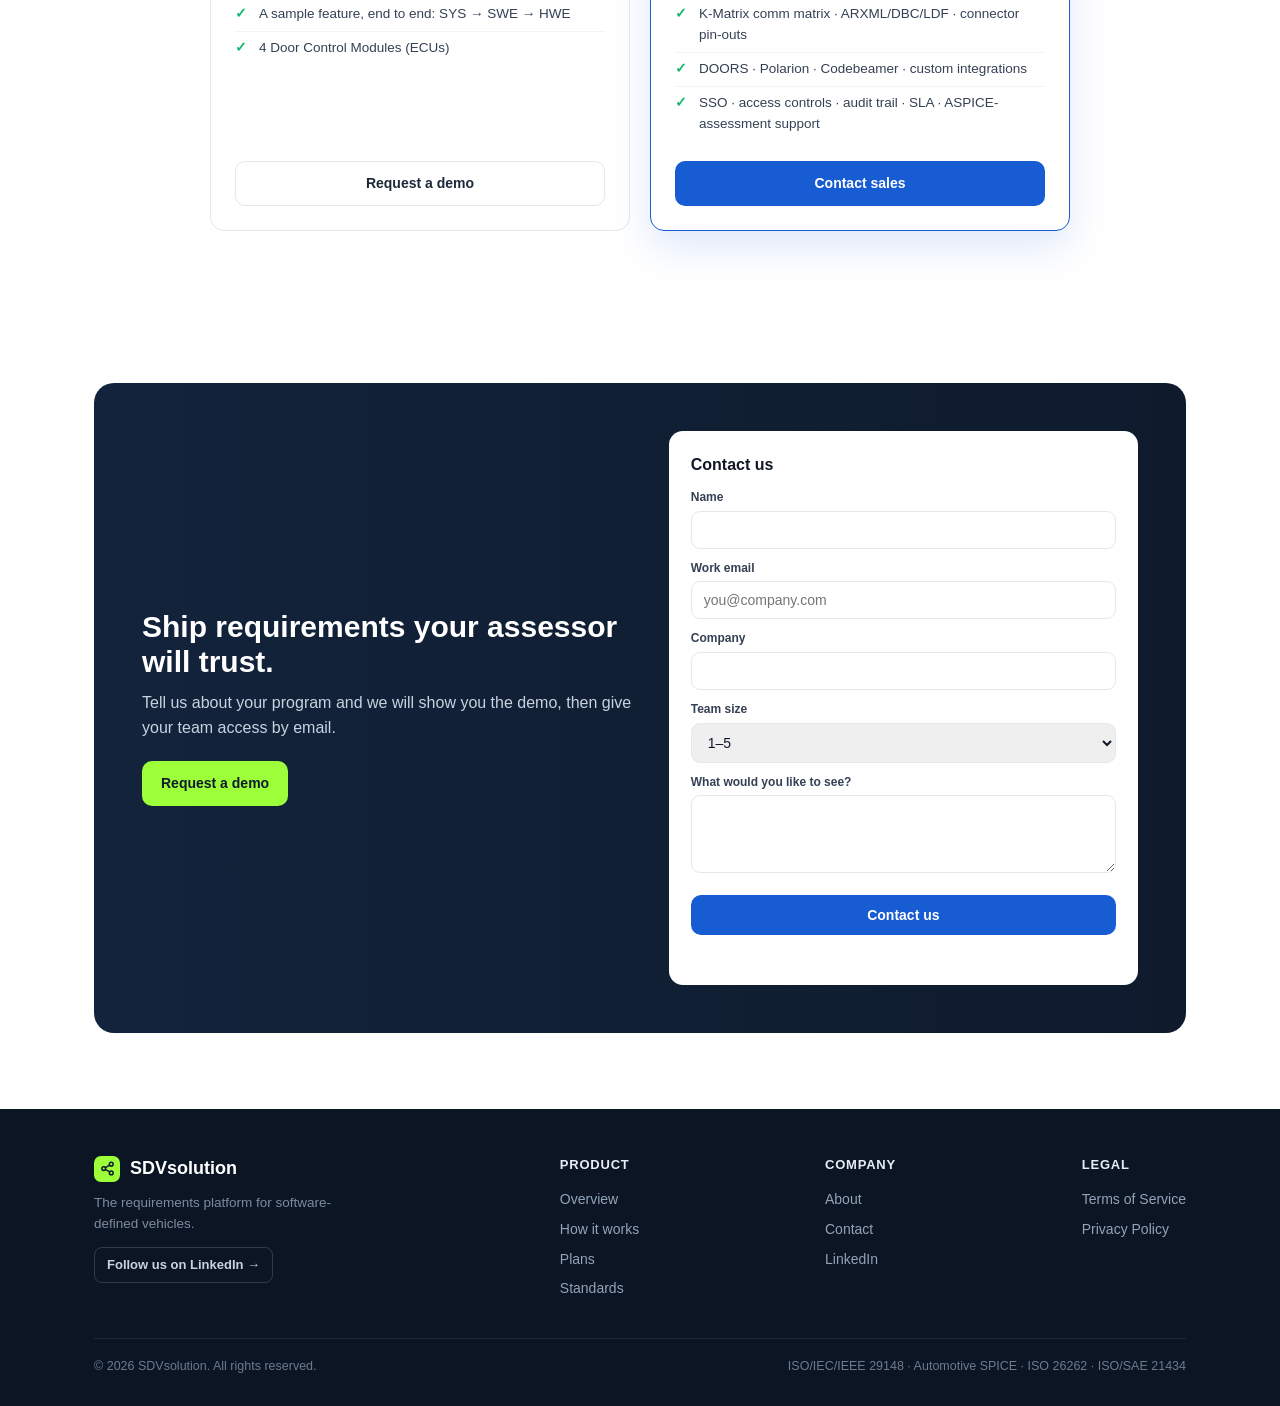
==== commit 512ef2f4: "Plans: Demo (by request, access by email) and Custom (priced by quote); remove Basic $249, Advance $" ====
--- a/index.html
+++ b/index.html
@@ -91,6 +91,7 @@
 
   /* pricing */
   .prices{display:grid;grid-template-columns:repeat(4,1fr);gap:20px;align-items:stretch}
+  .prices.two{grid-template-columns:repeat(2,1fr);max-width:860px;margin:0 auto}
   .price{border:1px solid var(--line);border-radius:var(--radius);padding:24px;background:#fff;display:flex;flex-direction:column}
   .price.pop{border-color:var(--blue);box-shadow:0 16px 40px rgba(23,92,211,.14);position:relative}
   .price.pop .tag{position:absolute;top:-11px;left:24px;background:var(--blue);color:#fff;font-size:11px;font-weight:800;padding:3px 10px;border-radius:999px}
@@ -131,7 +132,7 @@
     .navlinks{display:none}
   }
   @media(max-width:560px){
-    .grid3,.steps,.prices,.mock .grid{grid-template-columns:1fr}
+    .grid3,.steps,.prices,.prices.two,.mock .grid{grid-template-columns:1fr}
     .hero h1{font-size:32px}
     section{padding:56px 0}
   }
@@ -148,11 +149,11 @@
       <a href="#product">Product</a>
       <a href="#standards">Standards</a>
       <a href="#flow">How it works</a>
-      <a href="#pricing">Pricing</a>
+      <a href="#pricing">Plans</a>
     </nav>
     <div class="nav-cta">
       <a class="login" href="https://app.sdvsolution.com">Login</a>
-      <a class="btn btn-accent" href="https://app.sdvsolution.com">Start free trial</a>
+      <a class="btn btn-accent" href="#demo">Request a demo</a>
     </div>
   </div>
 </header>
@@ -164,10 +165,10 @@
     <h1>Requirements,<br/>done to the standard.</h1>
     <p class="lead">The requirements platform for software-defined vehicles. Author, trace, review and verify system, software and hardware requirements — with a built-in ISO/IEC/IEEE 29148 quality gate, live traceability from stakeholder need to test, and an AI assistant that reads your specs and drafts requirements for your engineers to review.</p>
     <div class="cta">
-      <a class="btn btn-accent" href="https://app.sdvsolution.com">Start free trial</a>
+      <a class="btn btn-accent" href="#demo">Request a demo</a>
       <a class="btn btn-ghost" href="#demo">Contact</a>
     </div>
-    <div class="fineprint">14-day free trial · no card required</div>
+    <div class="fineprint">Demo by request · access by email</div>
 
     <div class="mock">
       <div class="bar"><span class="dot"></span><b>SDVsolution</b> <span style="color:#667085;font-size:12px">· Engineering Readiness</span></div>
@@ -236,38 +237,24 @@
 <section id="pricing">
   <div class="wrap">
     <div class="center">
-      <div class="eyebrow">Pricing</div>
-      <h2>Simple, per-editor pricing.</h2>
-      <p class="muted">Monthly membership, billed per editor. Prices in USD. Basic and Advance are self‑serve — start, subscribe and get support in‑app. Pro is tailored to your program and priced by quote — contact sales.</p>
-    </div>
-    <div class="prices">
+      <div class="eyebrow">Plans</div>
+      <h2>Start with the demo. License what you need.</h2>
+      <p class="muted">We show you the demo and give your team access by email. When you are ready, we scope a license to your program and price it by quote.</p>
+    </div>
+    <div class="prices two">
       <div class="price">
-        <h3>Free trial</h3>
-        <div class="desc">Explore a sample feature, end to end.</div>
-        <div class="amt">$0</div><div class="per">14 days</div>
-        <ul><li>A guided sample feature</li><li>End to end: SYS → SWE → HWE</li><li>4 Door Control Modules (ECUs)</li><li>1 editor · no card required</li></ul>
-        <a class="btn btn-outline" href="https://app.sdvsolution.com">Start free trial</a>
-      </div>
-      <div class="price">
-        <h3>Basic</h3>
-        <div class="desc">For teams starting their first program.</div>
-        <div class="amt">$249</div><div class="per">per editor / month</div>
-        <ul><li>500 requirements · 1 project</li><li>All exports &amp; integrations</li><li>ISO 29148 quality gate</li><li>API access</li></ul>
-        <a class="btn btn-primary" href="https://app.sdvsolution.com/?plan=basic">Choose Basic</a>
+        <h3>Demo</h3>
+        <div class="desc">See a sample feature, end to end.</div>
+        <div class="amt">Free</div><div class="per">by request · access by email</div>
+        <ul><li>A walkthrough with our team</li><li>Then access for your team, by email</li><li>A sample feature, end to end: SYS → SWE → HWE</li><li>4 Door Control Modules (ECUs)</li></ul>
+        <a class="btn btn-outline" href="#demo">Request a demo</a>
       </div>
       <div class="price pop">
-        <span class="tag">Most popular</span>
-        <h3>Advance</h3>
-        <div class="desc">For teams scaling complex programs.</div>
-        <div class="amt">$399</div><div class="per">per editor / month</div>
-        <ul><li>5,000 requirements · 5 projects</li><li>Everything in Basic, plus all features</li><li>Review Board &amp; Baselines</li><li>Impact analysis &amp; live traceability</li><li>Logicals &amp; connector interfaces (ICD)</li><li>Priority support</li></ul>
-        <a class="btn btn-primary" href="https://app.sdvsolution.com/?plan=advance">Choose Advance</a>
-      </div>
-      <div class="price">
-        <h3>Pro</h3>
-        <div class="desc">For certified programs &amp; regulated industries.</div>
+        <span class="tag">For your program</span>
+        <h3>Custom</h3>
+        <div class="desc">Scoped to your program and priced by quote.</div>
         <div class="amt">Custom</div><div class="per">priced by quote</div>
-        <ul><li>Everything in Advance, plus:</li><li>Unlimited requirements &amp; projects</li><li>Logicals, schematics &amp; connector pin-outs</li><li>K-Matrix comm matrix · ARXML/DBC/LDF</li><li>DOORS · Polarion · Codebeamer</li><li>Custom integrations</li><li>Advanced access controls · Viewer licenses</li><li>SSO · audit trail · SLA · ASPICE-assessment support</li></ul>
+        <ul><li>Scoped to your program</li><li>All platform features, unlimited requirements &amp; projects</li><li>K-Matrix comm matrix · ARXML/DBC/LDF · connector pin-outs</li><li>DOORS · Polarion · Codebeamer · custom integrations</li><li>SSO · access controls · audit trail · SLA · ASPICE-assessment support</li></ul>
         <a class="btn btn-primary" href="#demo">Contact sales</a>
       </div>
     </div>
@@ -280,8 +267,8 @@
       <div class="demo-grid">
         <div>
           <h2>Ship requirements your assessor will trust.</h2>
-          <p style="margin:12px 0 20px">Get in touch — a question, a walkthrough, or anything else. Or start free today.</p>
-          <a class="btn btn-accent" href="https://app.sdvsolution.com">Start free trial</a>
+          <p style="margin:12px 0 20px">Tell us about your program and we will show you the demo, then give your team access by email.</p>
+          <a class="btn btn-accent" href="#demo">Request a demo</a>
         </div>
         <form class="demo-form" id="demoForm" action="https://formspree.io/f/xljrqwaw" method="POST">
           <div class="ttl">Contact us</div>
@@ -313,7 +300,7 @@
         <p style="color:#7C8CA0;font-size:13.5px;margin:0 0 12px">The requirements platform for software-defined vehicles.</p>
         <a href="https://www.linkedin.com/company/sdvsolution/" target="_blank" rel="noopener" style="display:inline-flex;align-items:center;gap:8px;font-size:13px;font-weight:700;color:#C9D3E0;border:1px solid rgba(255,255,255,.16);border-radius:8px;padding:7px 12px">Follow us on LinkedIn →</a>
       </div>
-      <div><h4>Product</h4><a href="#product">Overview</a><a href="#flow">How it works</a><a href="#pricing">Pricing</a><a href="#standards">Standards</a></div>
+      <div><h4>Product</h4><a href="#product">Overview</a><a href="#flow">How it works</a><a href="#pricing">Plans</a><a href="#standards">Standards</a></div>
       <div><h4>Company</h4><a href="#">About</a><a href="#demo">Contact</a><a href="https://www.linkedin.com/company/sdvsolution/" target="_blank" rel="noopener">LinkedIn</a></div>
       <div><h4>Legal</h4><a href="terms.html">Terms of Service</a><a href="privacy.html">Privacy Policy</a></div>
     </div>
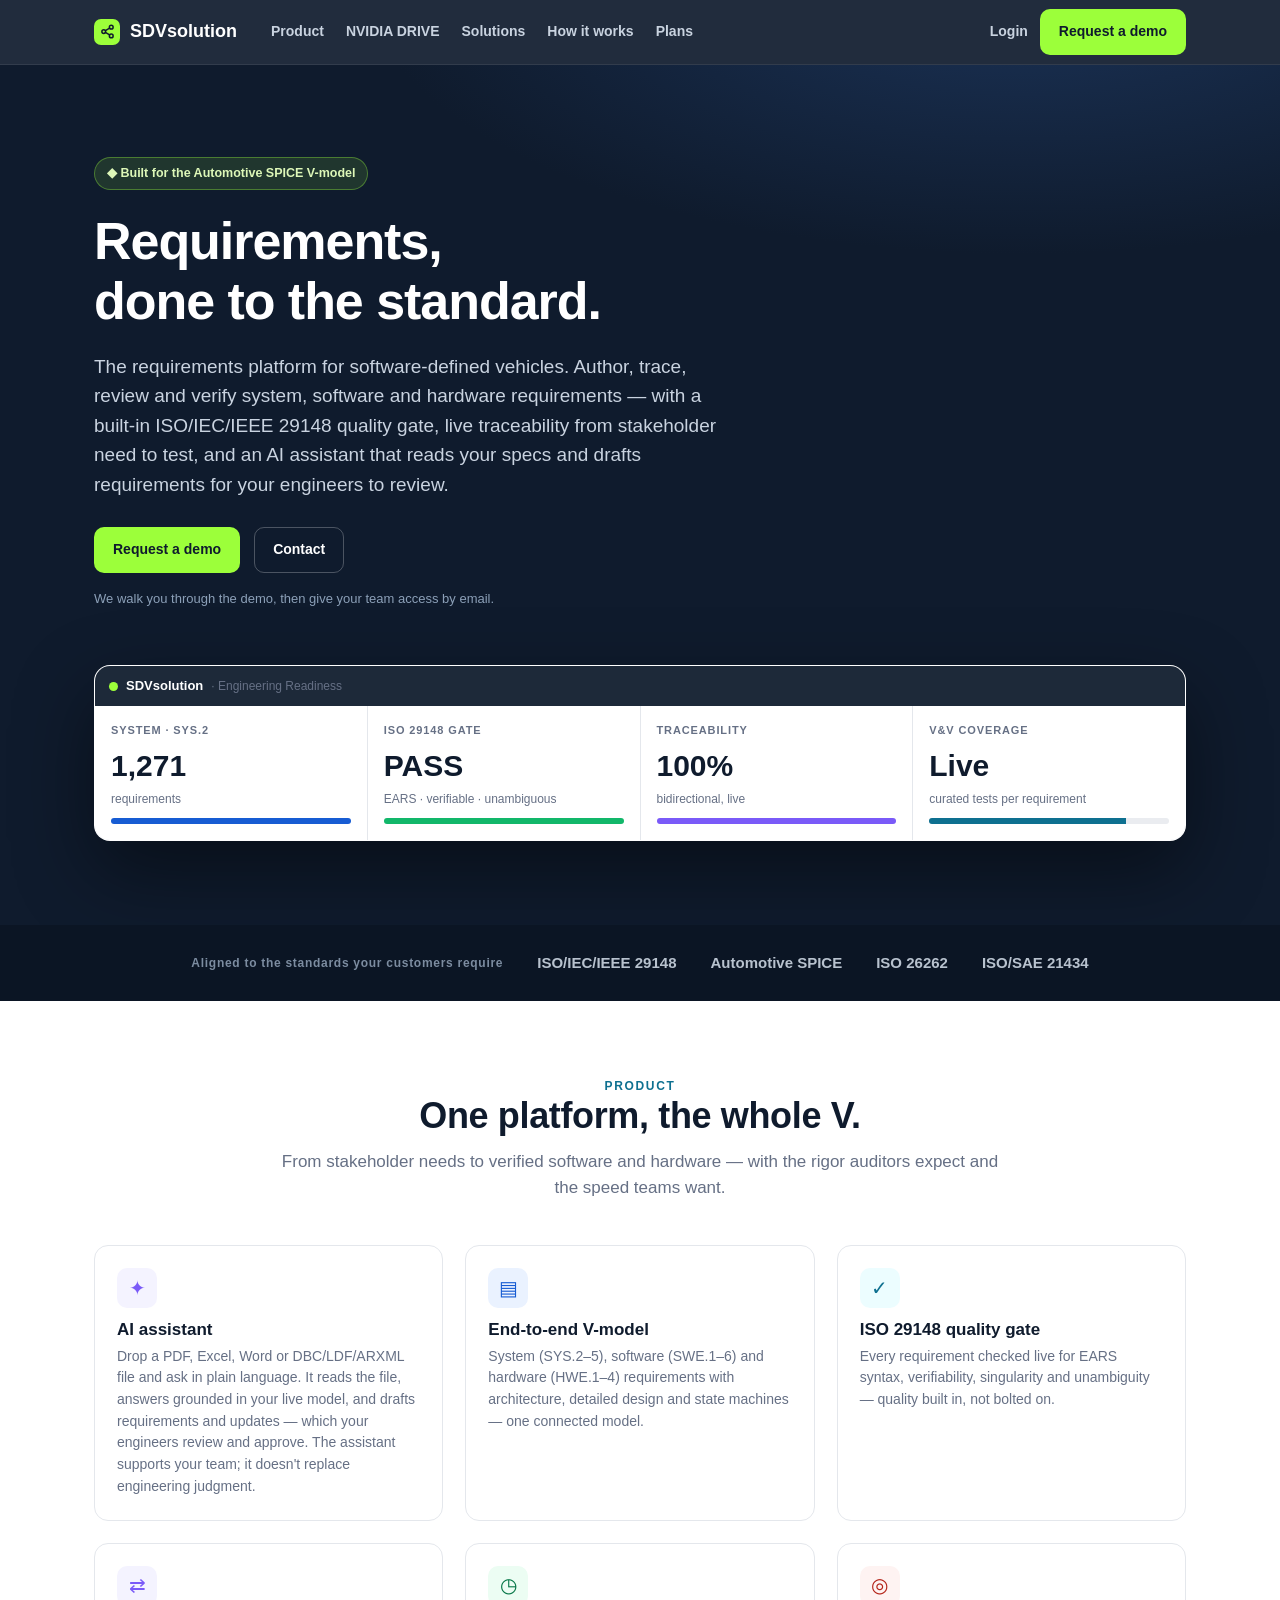
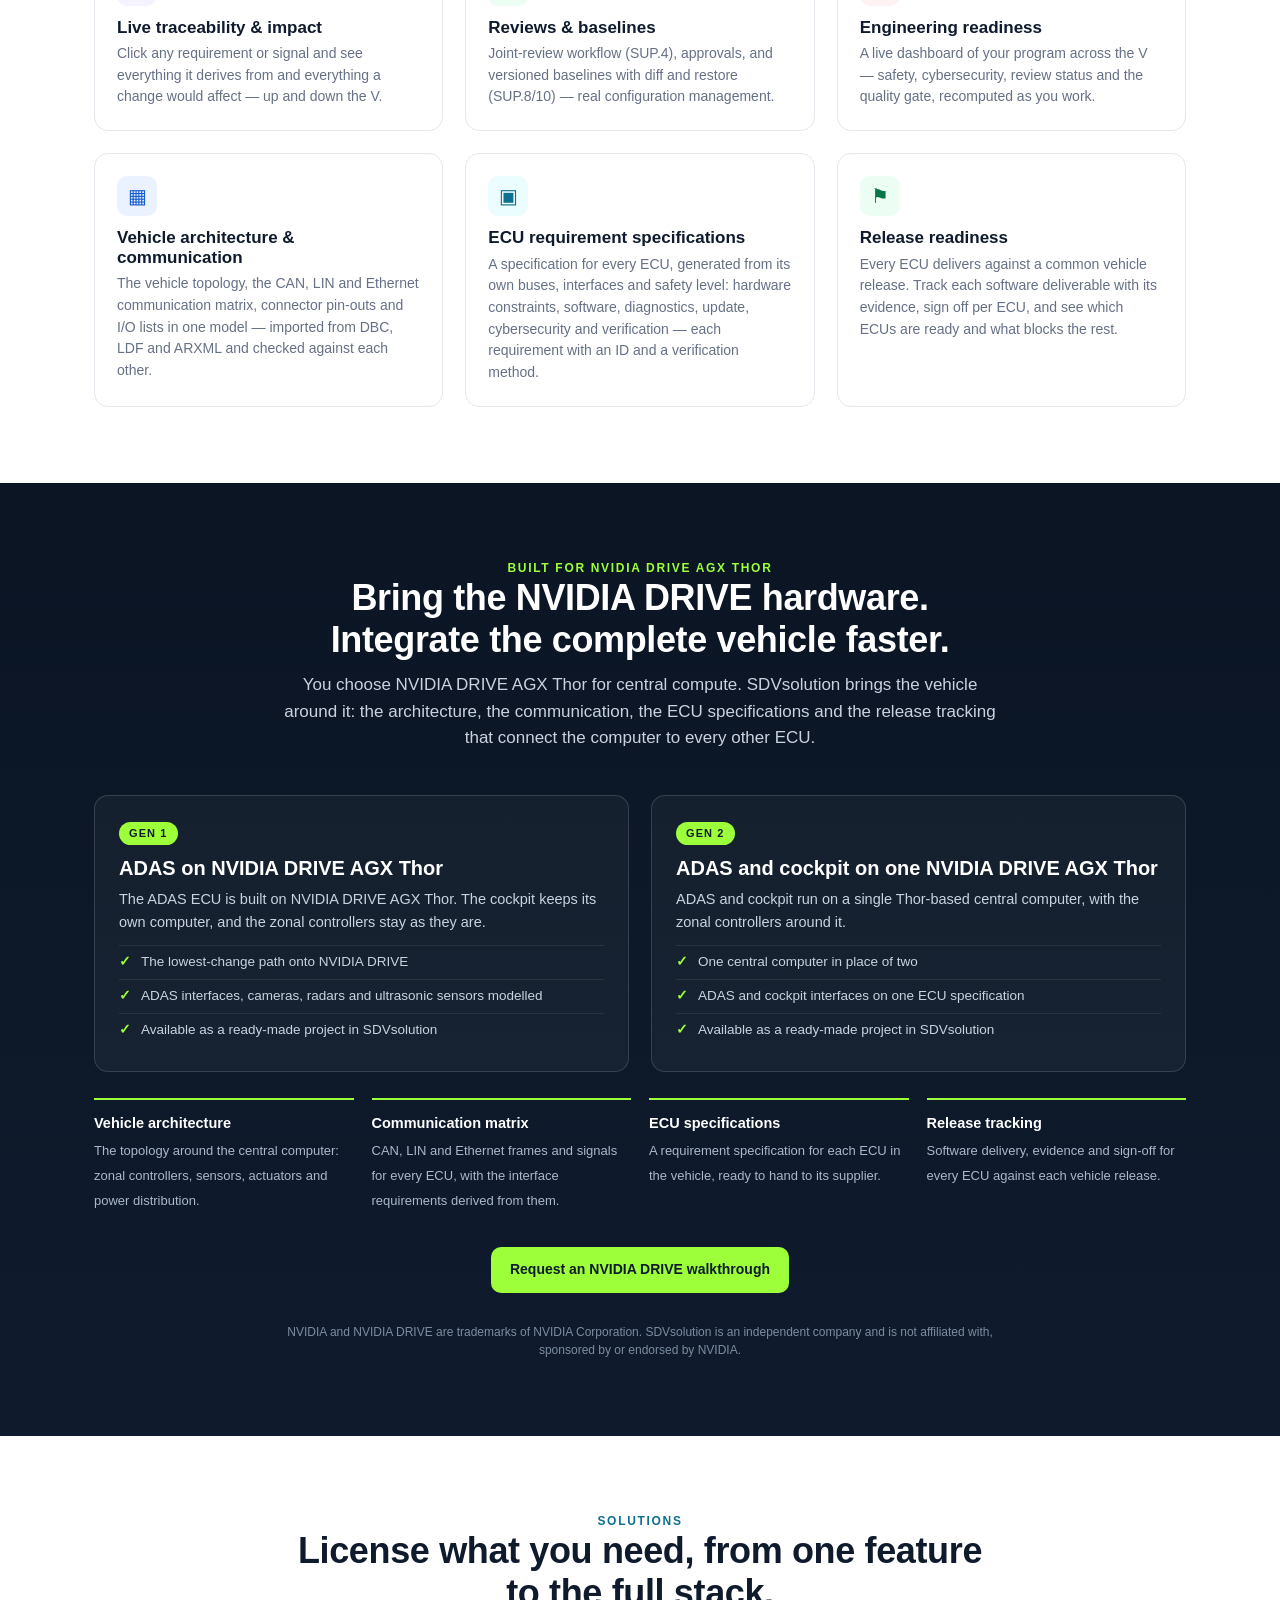
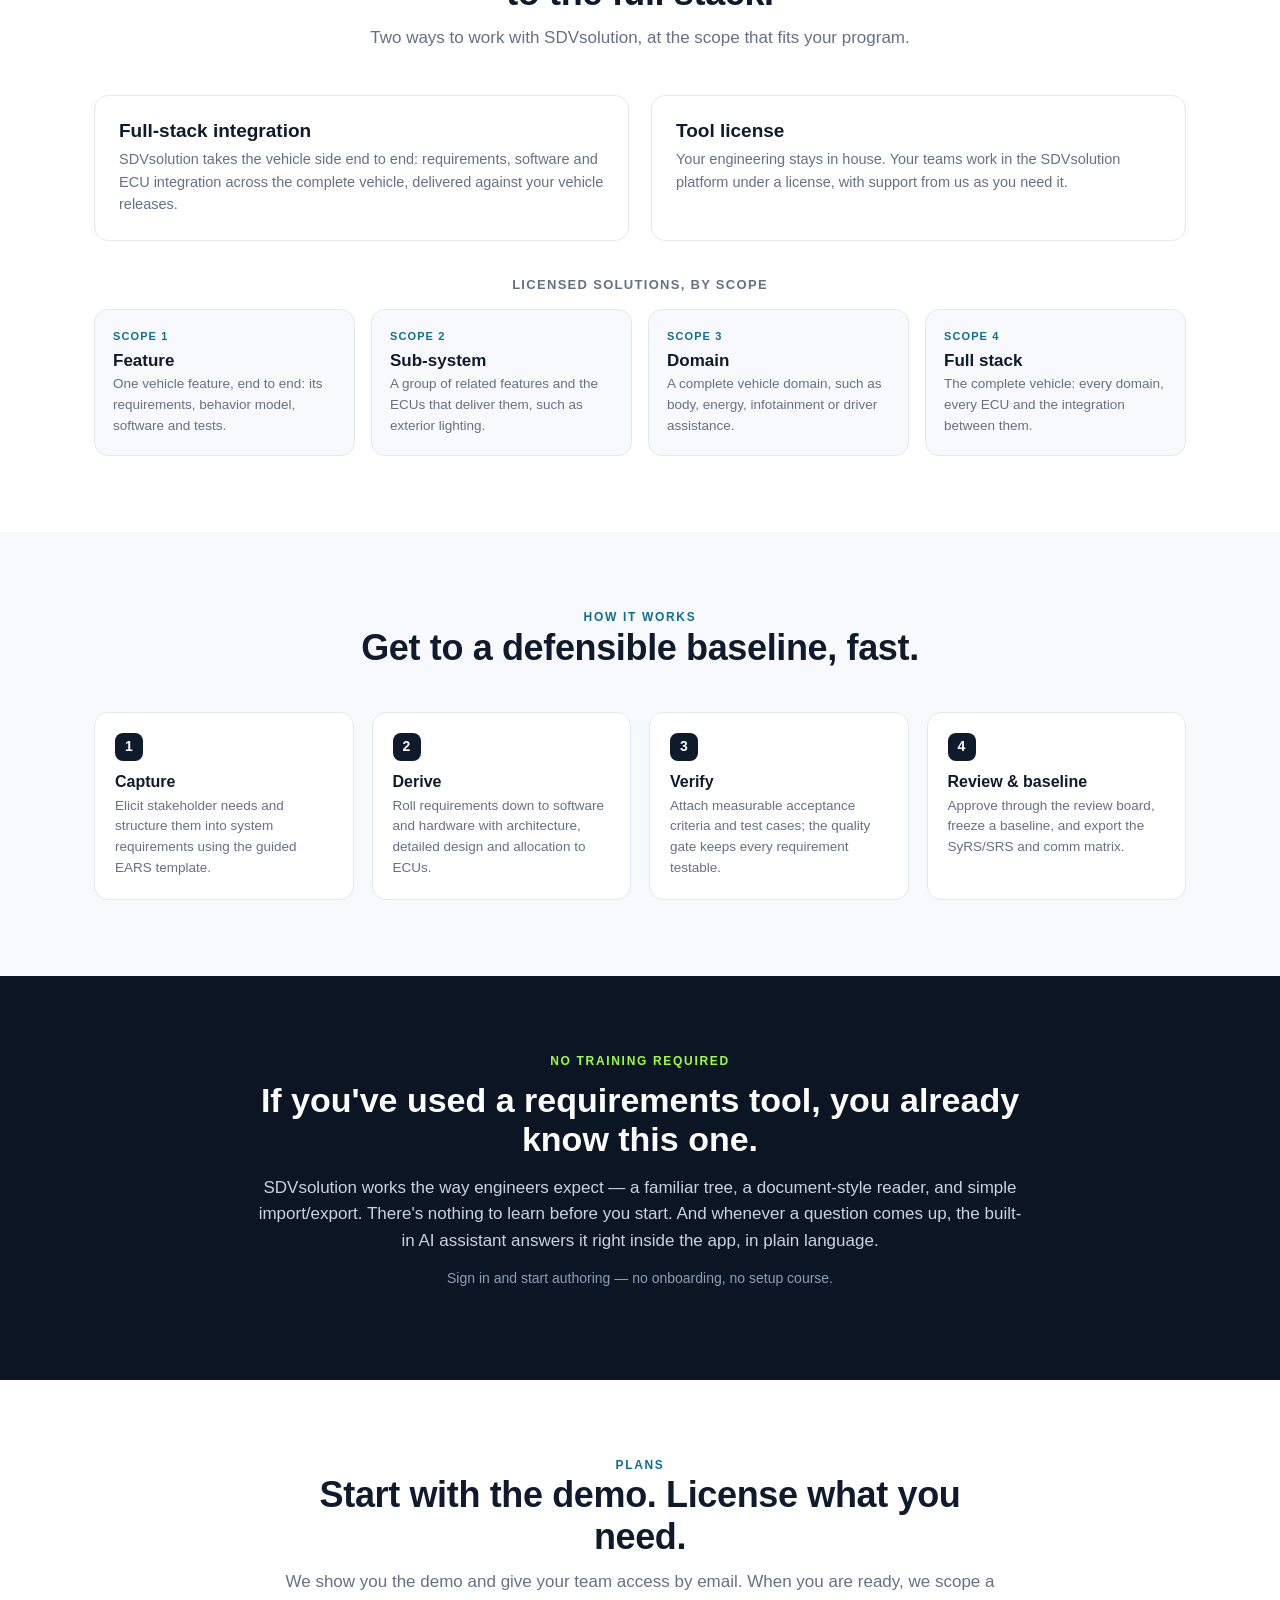
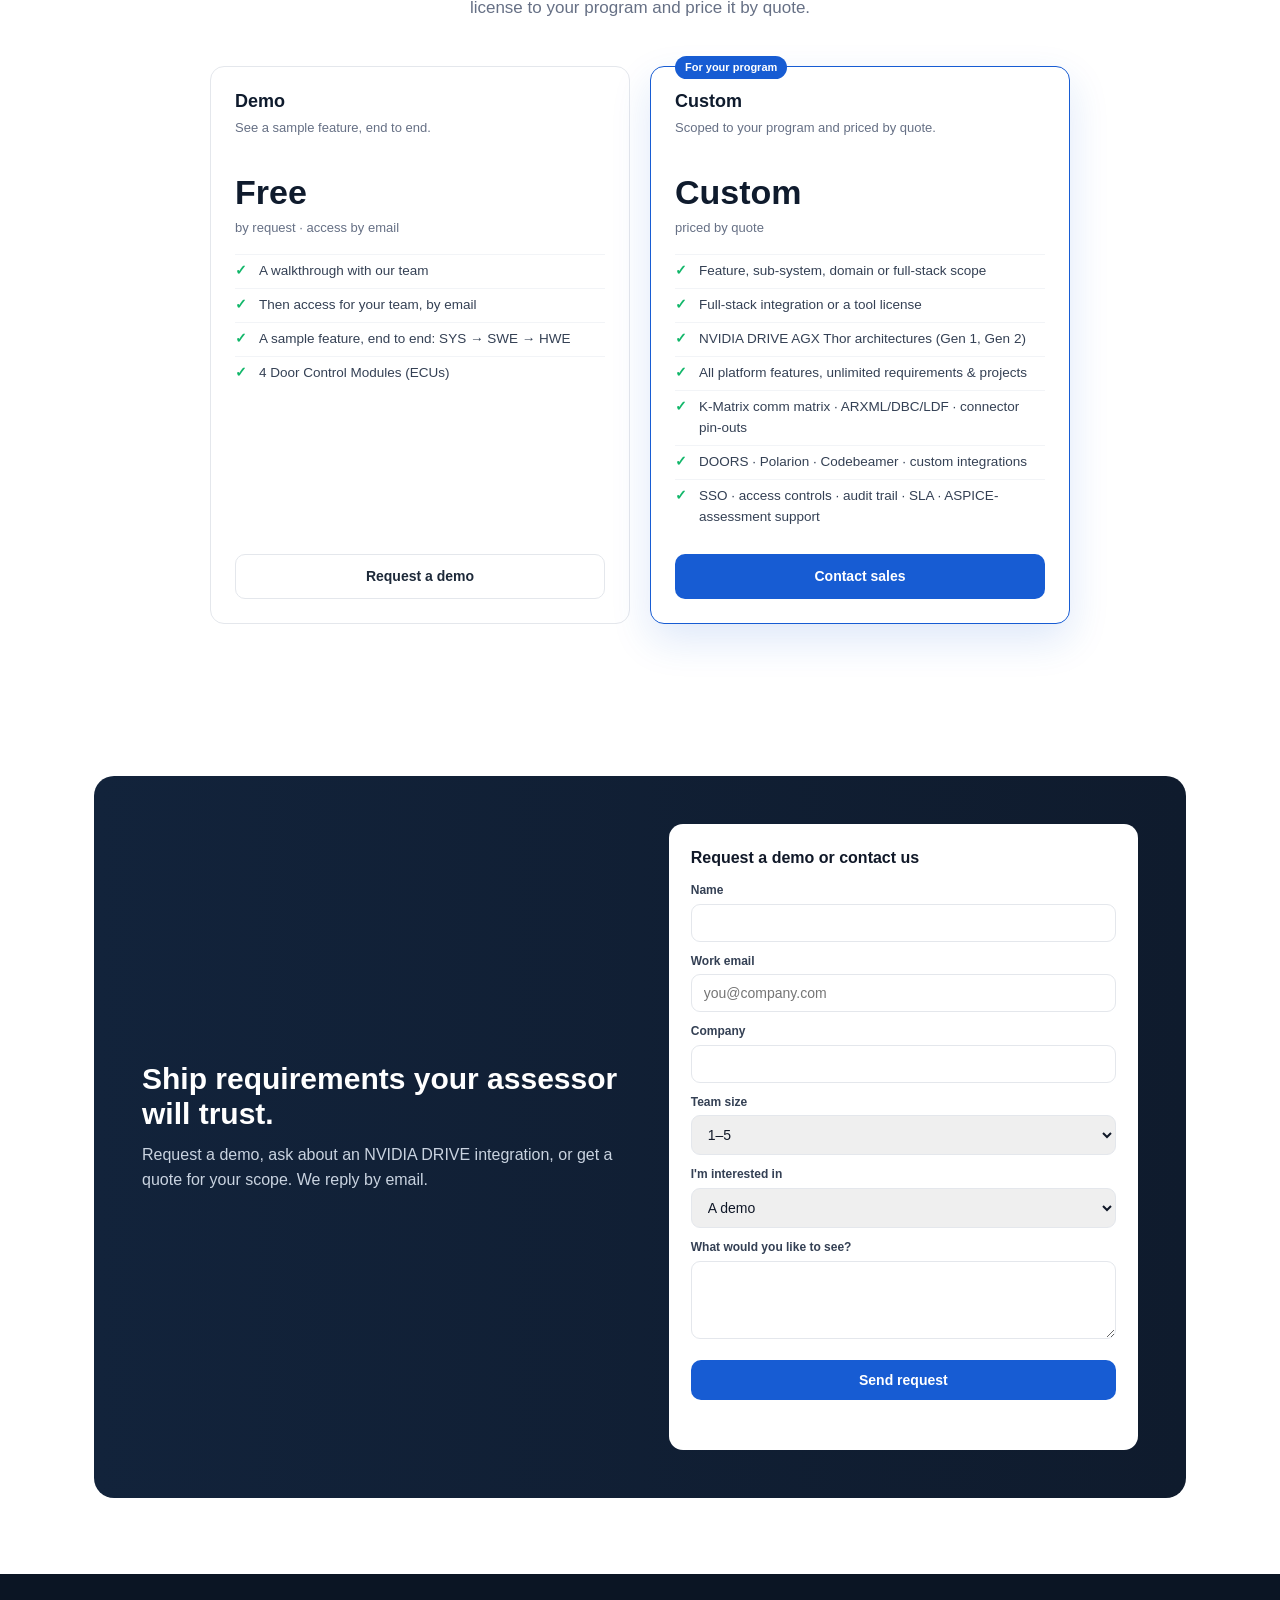
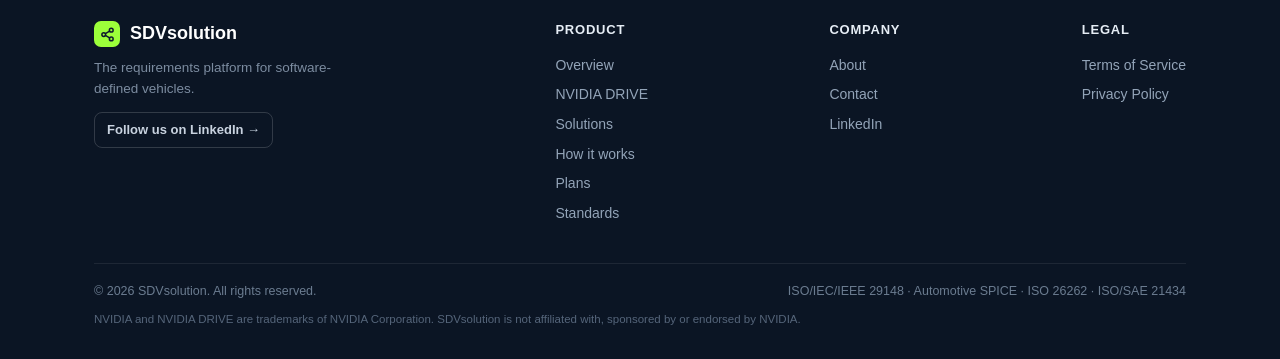
==== commit b343050f: "Add the NVIDIA DRIVE AGX Thor section (Gen 1, Gen 2), the two ways to work (full-stack integration, " ====
--- a/index.html
+++ b/index.html
@@ -4,7 +4,7 @@
 <meta charset="utf-8" />
 <meta name="viewport" content="width=device-width, initial-scale=1" />
 <title>SDVsolution — Requirements, done to the standard</title>
-<meta name="description" content="The requirements platform for software-defined vehicles. Author, trace, review and verify system, software and hardware requirements across the Automotive SPICE V — with a built-in ISO/IEC/IEEE 29148 quality gate." />
+<meta name="description" content="The requirements platform for software-defined vehicles. Author, trace, review and verify system, software and hardware requirements across the Automotive SPICE V, and integrate the complete vehicle faster — including architectures built on NVIDIA DRIVE AGX Thor. Licensed per feature, sub-system, domain or full stack." />
 <style>
   :root{
     --ink:#0F1B2D; --ink2:#1D2939; --panel:#12233b;
@@ -91,7 +91,6 @@
 
   /* pricing */
   .prices{display:grid;grid-template-columns:repeat(4,1fr);gap:20px;align-items:stretch}
-  .prices.two{grid-template-columns:repeat(2,1fr);max-width:860px;margin:0 auto}
   .price{border:1px solid var(--line);border-radius:var(--radius);padding:24px;background:#fff;display:flex;flex-direction:column}
   .price.pop{border-color:var(--blue);box-shadow:0 16px 40px rgba(23,92,211,.14);position:relative}
   .price.pop .tag{position:absolute;top:-11px;left:24px;background:var(--blue);color:#fff;font-size:11px;font-weight:800;padding:3px 10px;border-radius:999px}
@@ -104,6 +103,39 @@
   .price li:before{content:"✓";position:absolute;left:0;color:var(--green);font-weight:800}
   .price .btn{width:100%;justify-content:center}
 
+  .prices.two{grid-template-columns:repeat(2,1fr);max-width:860px;margin:0 auto}
+
+  /* NVIDIA DRIVE section */
+  .nv{background:linear-gradient(180deg,#0B1524 0%,#0F1B2D 100%);color:#C9D3E0}
+  .nv .center h2{color:#fff}
+  .nv .center p{color:#C9D3E0}
+  .nv .eyebrow{color:var(--accent)}
+  .gens{display:grid;grid-template-columns:repeat(2,1fr);gap:22px}
+  .gen{border:1px solid rgba(255,255,255,.14);border-radius:var(--radius);padding:24px;background:rgba(255,255,255,.04)}
+  .gen .tagline{display:inline-block;font-size:11px;font-weight:800;letter-spacing:.1em;color:var(--ink);background:var(--accent);border-radius:999px;padding:3px 10px;margin-bottom:12px}
+  .gen h3{color:#fff;font-size:20px;margin-bottom:8px}
+  .gen p{font-size:14.5px;margin:0 0 12px;color:#C9D3E0}
+  .gen ul{list-style:none;padding:0;margin:0}
+  .gen li{font-size:13.5px;padding:6px 0 6px 22px;position:relative;border-top:1px solid rgba(255,255,255,.08);color:#C9D3E0}
+  .gen li:before{content:"✓";position:absolute;left:0;color:var(--accent);font-weight:800}
+  .deliver{display:grid;grid-template-columns:repeat(4,1fr);gap:18px;margin-top:26px}
+  .deliver div{border-top:2px solid var(--accent);padding-top:12px}
+  .deliver b{display:block;color:#fff;font-size:14.5px;margin-bottom:4px}
+  .deliver span{font-size:13px;color:#A9B8CA}
+  .nv .note{font-size:12px;color:#7C8CA0;text-align:center;margin:30px auto 0;max-width:760px}
+
+  /* solutions */
+  .ways{display:grid;grid-template-columns:repeat(2,1fr);gap:22px;margin-bottom:34px}
+  .way{border:1px solid var(--line);border-radius:var(--radius);padding:24px;background:#fff}
+  .way h3{font-size:19px;margin-bottom:6px}
+  .way p{font-size:14.5px;margin:0}
+  .scopes{display:grid;grid-template-columns:repeat(4,1fr);gap:16px}
+  .scope{border:1px solid var(--line);border-radius:var(--radius);padding:18px;background:#F7F9FC}
+  .scope .lv{font-size:11px;font-weight:800;letter-spacing:.1em;color:var(--blue2)}
+  .scope h3{font-size:17px;margin:6px 0 4px}
+  .scope p{font-size:13.5px;margin:0}
+  .sub{text-align:center;font-size:13px;font-weight:800;letter-spacing:.1em;text-transform:uppercase;color:var(--muted);margin:0 0 14px}
+
   /* CTA band */
   .cta-band{background:linear-gradient(90deg,#12233b,#0F1B2D);color:#fff;border-radius:20px;padding:48px;text-align:center}
   .cta-band h2{color:#fff;font-size:30px}
@@ -127,12 +159,12 @@
   .demo-status{font-size:13px;font-weight:600;margin-top:10px;min-height:18px}
   @media(max-width:760px){.demo-grid{grid-template-columns:1fr}}
   @media(max-width:900px){
-    .grid3,.steps,.prices,.mock .grid{grid-template-columns:1fr 1fr}
+    .grid3,.steps,.prices,.mock .grid,.deliver,.scopes{grid-template-columns:1fr 1fr}
     .hero h1{font-size:40px}
     .navlinks{display:none}
   }
   @media(max-width:560px){
-    .grid3,.steps,.prices,.prices.two,.mock .grid{grid-template-columns:1fr}
+    .grid3,.steps,.prices,.prices.two,.mock .grid,.deliver,.scopes,.gens,.ways{grid-template-columns:1fr}
     .hero h1{font-size:32px}
     section{padding:56px 0}
   }
@@ -147,7 +179,8 @@
     </span>SDVsolution</a>
     <nav class="navlinks">
       <a href="#product">Product</a>
-      <a href="#standards">Standards</a>
+      <a href="#nvidia">NVIDIA DRIVE</a>
+      <a href="#solutions">Solutions</a>
       <a href="#flow">How it works</a>
       <a href="#pricing">Plans</a>
     </nav>
@@ -168,7 +201,7 @@
       <a class="btn btn-accent" href="#demo">Request a demo</a>
       <a class="btn btn-ghost" href="#demo">Contact</a>
     </div>
-    <div class="fineprint">Demo by request · access by email</div>
+    <div class="fineprint">We walk you through the demo, then give your team access by email.</div>
 
     <div class="mock">
       <div class="bar"><span class="dot"></span><b>SDVsolution</b> <span style="color:#667085;font-size:12px">· Engineering Readiness</span></div>
@@ -206,6 +239,62 @@
       <div class="feat"><div class="ic" style="background:#F4F3FF;color:#7A5AF8">⇄</div><h3>Live traceability &amp; impact</h3><p class="muted">Click any requirement or signal and see everything it derives from and everything a change would affect — up and down the V.</p></div>
       <div class="feat"><div class="ic" style="background:#ECFDF3;color:#067647">◷</div><h3>Reviews &amp; baselines</h3><p class="muted">Joint-review workflow (SUP.4), approvals, and versioned baselines with diff and restore (SUP.8/10) — real configuration management.</p></div>
       <div class="feat"><div class="ic" style="background:#FEF3F2;color:#B42318">◎</div><h3>Engineering readiness</h3><p class="muted">A live dashboard of your program across the V — safety, cybersecurity, review status and the quality gate, recomputed as you work.</p></div>
+      <div class="feat"><div class="ic" style="background:#EAF2FF;color:#175CD3">▦</div><h3>Vehicle architecture &amp; communication</h3><p class="muted">The vehicle topology, the CAN, LIN and Ethernet communication matrix, connector pin-outs and I/O lists in one model — imported from DBC, LDF and ARXML and checked against each other.</p></div>
+      <div class="feat"><div class="ic" style="background:#ECFDFF;color:#0E7090">▣</div><h3>ECU requirement specifications</h3><p class="muted">A specification for every ECU, generated from its own buses, interfaces and safety level: hardware constraints, software, diagnostics, update, cybersecurity and verification — each requirement with an ID and a verification method.</p></div>
+      <div class="feat"><div class="ic" style="background:#ECFDF3;color:#067647">⚑</div><h3>Release readiness</h3><p class="muted">Every ECU delivers against a common vehicle release. Track each software deliverable with its evidence, sign off per ECU, and see which ECUs are ready and what blocks the rest.</p></div>
+    </div>
+  </div>
+</section>
+
+<section class="nv" id="nvidia">
+  <div class="wrap">
+    <div class="center">
+      <div class="eyebrow">Built for NVIDIA DRIVE AGX Thor</div>
+      <h2>Bring the NVIDIA DRIVE hardware. Integrate the complete vehicle faster.</h2>
+      <p>You choose NVIDIA DRIVE AGX Thor for central compute. SDVsolution brings the vehicle around it: the architecture, the communication, the ECU specifications and the release tracking that connect the computer to every other ECU.</p>
+    </div>
+    <div class="gens">
+      <div class="gen">
+        <span class="tagline">GEN 1</span>
+        <h3>ADAS on NVIDIA DRIVE AGX Thor</h3>
+        <p>The ADAS ECU is built on NVIDIA DRIVE AGX Thor. The cockpit keeps its own computer, and the zonal controllers stay as they are.</p>
+        <ul><li>The lowest-change path onto NVIDIA DRIVE</li><li>ADAS interfaces, cameras, radars and ultrasonic sensors modelled</li><li>Available as a ready-made project in SDVsolution</li></ul>
+      </div>
+      <div class="gen">
+        <span class="tagline">GEN 2</span>
+        <h3>ADAS and cockpit on one NVIDIA DRIVE AGX Thor</h3>
+        <p>ADAS and cockpit run on a single Thor-based central computer, with the zonal controllers around it.</p>
+        <ul><li>One central computer in place of two</li><li>ADAS and cockpit interfaces on one ECU specification</li><li>Available as a ready-made project in SDVsolution</li></ul>
+      </div>
+    </div>
+    <div class="deliver">
+      <div><b>Vehicle architecture</b><span>The topology around the central computer: zonal controllers, sensors, actuators and power distribution.</span></div>
+      <div><b>Communication matrix</b><span>CAN, LIN and Ethernet frames and signals for every ECU, with the interface requirements derived from them.</span></div>
+      <div><b>ECU specifications</b><span>A requirement specification for each ECU in the vehicle, ready to hand to its supplier.</span></div>
+      <div><b>Release tracking</b><span>Software delivery, evidence and sign-off for every ECU against each vehicle release.</span></div>
+    </div>
+    <div style="text-align:center;margin-top:34px"><a class="btn btn-accent" href="#demo">Request an NVIDIA DRIVE walkthrough</a></div>
+    <p class="note">NVIDIA and NVIDIA DRIVE are trademarks of NVIDIA Corporation. SDVsolution is an independent company and is not affiliated with, sponsored by or endorsed by NVIDIA.</p>
+  </div>
+</section>
+
+<section id="solutions">
+  <div class="wrap">
+    <div class="center">
+      <div class="eyebrow">Solutions</div>
+      <h2>License what you need, from one feature to the full stack.</h2>
+      <p class="muted">Two ways to work with SDVsolution, at the scope that fits your program.</p>
+    </div>
+    <div class="ways">
+      <div class="way"><h3>Full-stack integration</h3><p class="muted">SDVsolution takes the vehicle side end to end: requirements, software and ECU integration across the complete vehicle, delivered against your vehicle releases.</p></div>
+      <div class="way"><h3>Tool license</h3><p class="muted">Your engineering stays in house. Your teams work in the SDVsolution platform under a license, with support from us as you need it.</p></div>
+    </div>
+    <p class="sub">Licensed solutions, by scope</p>
+    <div class="scopes">
+      <div class="scope"><div class="lv">SCOPE 1</div><h3>Feature</h3><p class="muted">One vehicle feature, end to end: its requirements, behavior model, software and tests.</p></div>
+      <div class="scope"><div class="lv">SCOPE 2</div><h3>Sub-system</h3><p class="muted">A group of related features and the ECUs that deliver them, such as exterior lighting.</p></div>
+      <div class="scope"><div class="lv">SCOPE 3</div><h3>Domain</h3><p class="muted">A complete vehicle domain, such as body, energy, infotainment or driver assistance.</p></div>
+      <div class="scope"><div class="lv">SCOPE 4</div><h3>Full stack</h3><p class="muted">The complete vehicle: every domain, every ECU and the integration between them.</p></div>
     </div>
   </div>
 </section>
@@ -254,7 +343,7 @@
         <h3>Custom</h3>
         <div class="desc">Scoped to your program and priced by quote.</div>
         <div class="amt">Custom</div><div class="per">priced by quote</div>
-        <ul><li>Scoped to your program</li><li>All platform features, unlimited requirements &amp; projects</li><li>K-Matrix comm matrix · ARXML/DBC/LDF · connector pin-outs</li><li>DOORS · Polarion · Codebeamer · custom integrations</li><li>SSO · access controls · audit trail · SLA · ASPICE-assessment support</li></ul>
+        <ul><li>Feature, sub-system, domain or full-stack scope</li><li>Full-stack integration or a tool license</li><li>NVIDIA DRIVE AGX Thor architectures (Gen 1, Gen 2)</li><li>All platform features, unlimited requirements &amp; projects</li><li>K-Matrix comm matrix · ARXML/DBC/LDF · connector pin-outs</li><li>DOORS · Polarion · Codebeamer · custom integrations</li><li>SSO · access controls · audit trail · SLA · ASPICE-assessment support</li></ul>
         <a class="btn btn-primary" href="#demo">Contact sales</a>
       </div>
     </div>
@@ -267,11 +356,10 @@
       <div class="demo-grid">
         <div>
           <h2>Ship requirements your assessor will trust.</h2>
-          <p style="margin:12px 0 20px">Tell us about your program and we will show you the demo, then give your team access by email.</p>
-          <a class="btn btn-accent" href="#demo">Request a demo</a>
+          <p style="margin:12px 0 20px">Request a demo, ask about an NVIDIA DRIVE integration, or get a quote for your scope. We reply by email.</p>
         </div>
         <form class="demo-form" id="demoForm" action="https://formspree.io/f/xljrqwaw" method="POST">
-          <div class="ttl">Contact us</div>
+          <div class="ttl">Request a demo or contact us</div>
           <label for="df-name">Name</label>
           <input id="df-name" name="name" required autocomplete="name" />
           <label for="df-email">Work email</label>
@@ -280,11 +368,13 @@
           <input id="df-company" name="company" autocomplete="organization" />
           <label for="df-team">Team size</label>
           <select id="df-team" name="team_size"><option>1–5</option><option>6–20</option><option>21–100</option><option>100+</option></select>
+          <label for="df-interest">I'm interested in</label>
+          <select id="df-interest" name="interest"><option>A demo</option><option>NVIDIA DRIVE AGX Thor integration</option><option>A license for a feature</option><option>A license for a sub-system</option><option>A license for a domain</option><option>A full-stack license</option><option>A tool license</option><option>Something else</option></select>
           <label for="df-msg">What would you like to see?</label>
           <textarea id="df-msg" name="message"></textarea>
           <input type="hidden" name="_subject" value="SDVsolution contact request" />
           <input type="text" name="_gotcha" style="display:none" tabindex="-1" autocomplete="off" />
-          <button class="btn btn-primary" type="submit" style="width:100%;margin-top:14px;justify-content:center">Contact us</button>
+          <button class="btn btn-primary" type="submit" style="width:100%;margin-top:14px;justify-content:center">Send request</button>
           <div class="demo-status" id="demoStatus" role="status" aria-live="polite"></div>
         </form>
       </div>
@@ -300,7 +390,7 @@
         <p style="color:#7C8CA0;font-size:13.5px;margin:0 0 12px">The requirements platform for software-defined vehicles.</p>
         <a href="https://www.linkedin.com/company/sdvsolution/" target="_blank" rel="noopener" style="display:inline-flex;align-items:center;gap:8px;font-size:13px;font-weight:700;color:#C9D3E0;border:1px solid rgba(255,255,255,.16);border-radius:8px;padding:7px 12px">Follow us on LinkedIn →</a>
       </div>
-      <div><h4>Product</h4><a href="#product">Overview</a><a href="#flow">How it works</a><a href="#pricing">Plans</a><a href="#standards">Standards</a></div>
+      <div><h4>Product</h4><a href="#product">Overview</a><a href="#nvidia">NVIDIA DRIVE</a><a href="#solutions">Solutions</a><a href="#flow">How it works</a><a href="#pricing">Plans</a><a href="#standards">Standards</a></div>
       <div><h4>Company</h4><a href="#">About</a><a href="#demo">Contact</a><a href="https://www.linkedin.com/company/sdvsolution/" target="_blank" rel="noopener">LinkedIn</a></div>
       <div><h4>Legal</h4><a href="terms.html">Terms of Service</a><a href="privacy.html">Privacy Policy</a></div>
     </div>
@@ -308,6 +398,7 @@
       <span>© 2026 SDVsolution. All rights reserved.</span>
       <span>ISO/IEC/IEEE 29148 · Automotive SPICE · ISO 26262 · ISO/SAE 21434</span>
     </div>
+    <div style="color:#55657A;font-size:11.5px;margin-top:10px">NVIDIA and NVIDIA DRIVE are trademarks of NVIDIA Corporation. SDVsolution is not affiliated with, sponsored by or endorsed by NVIDIA.</div>
   </div>
 </footer>
 
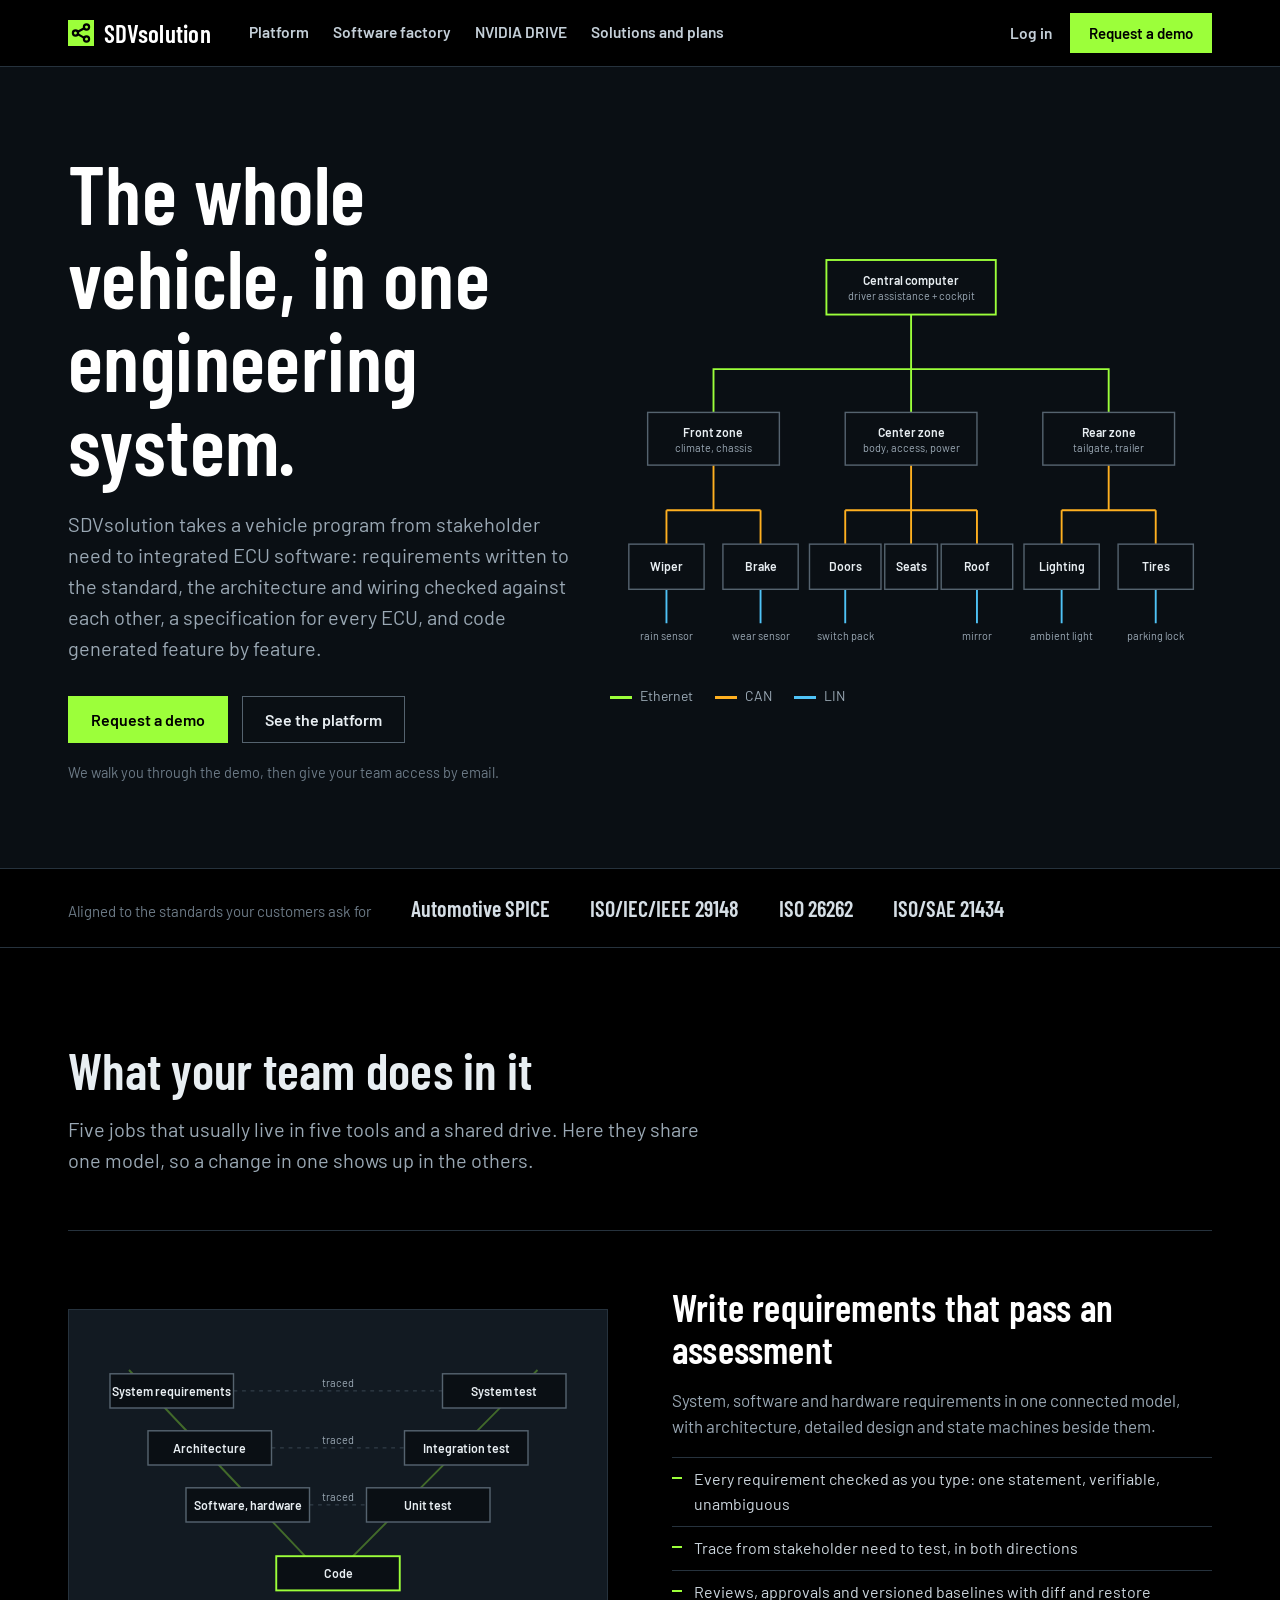
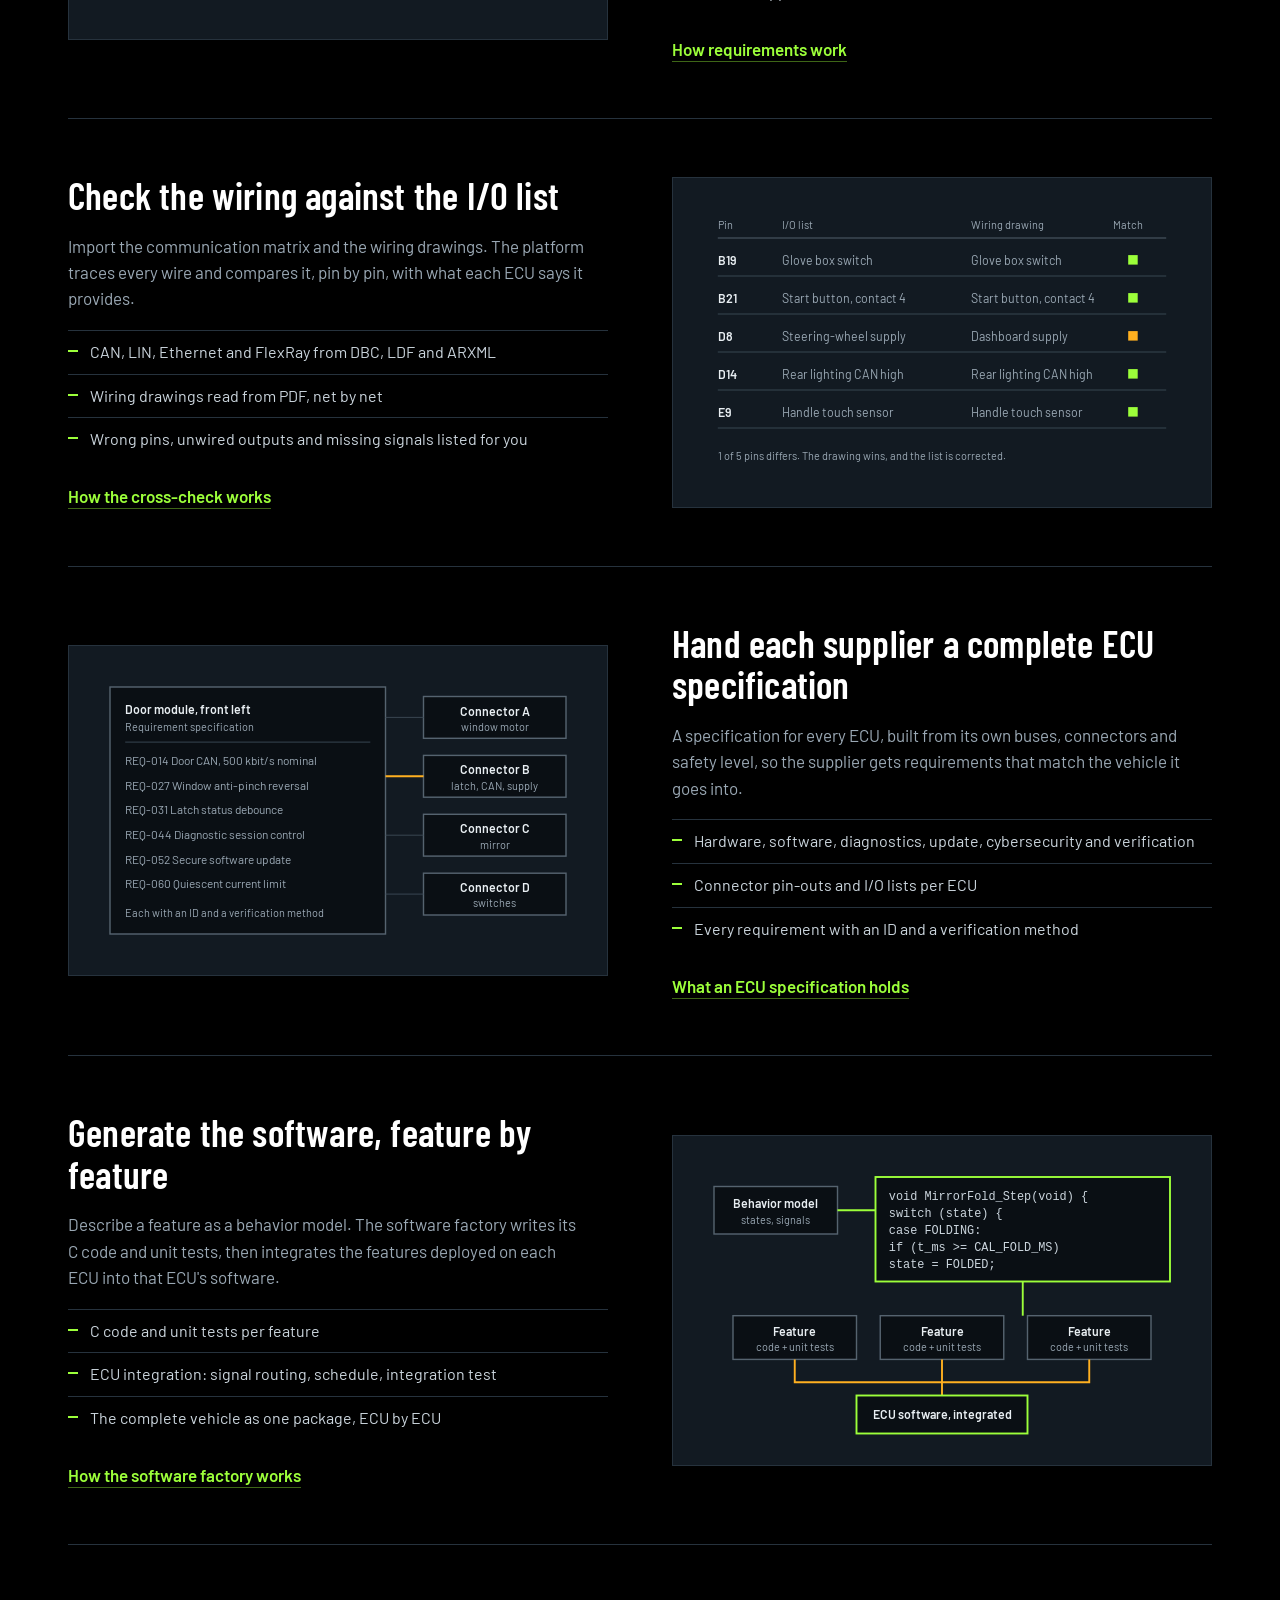
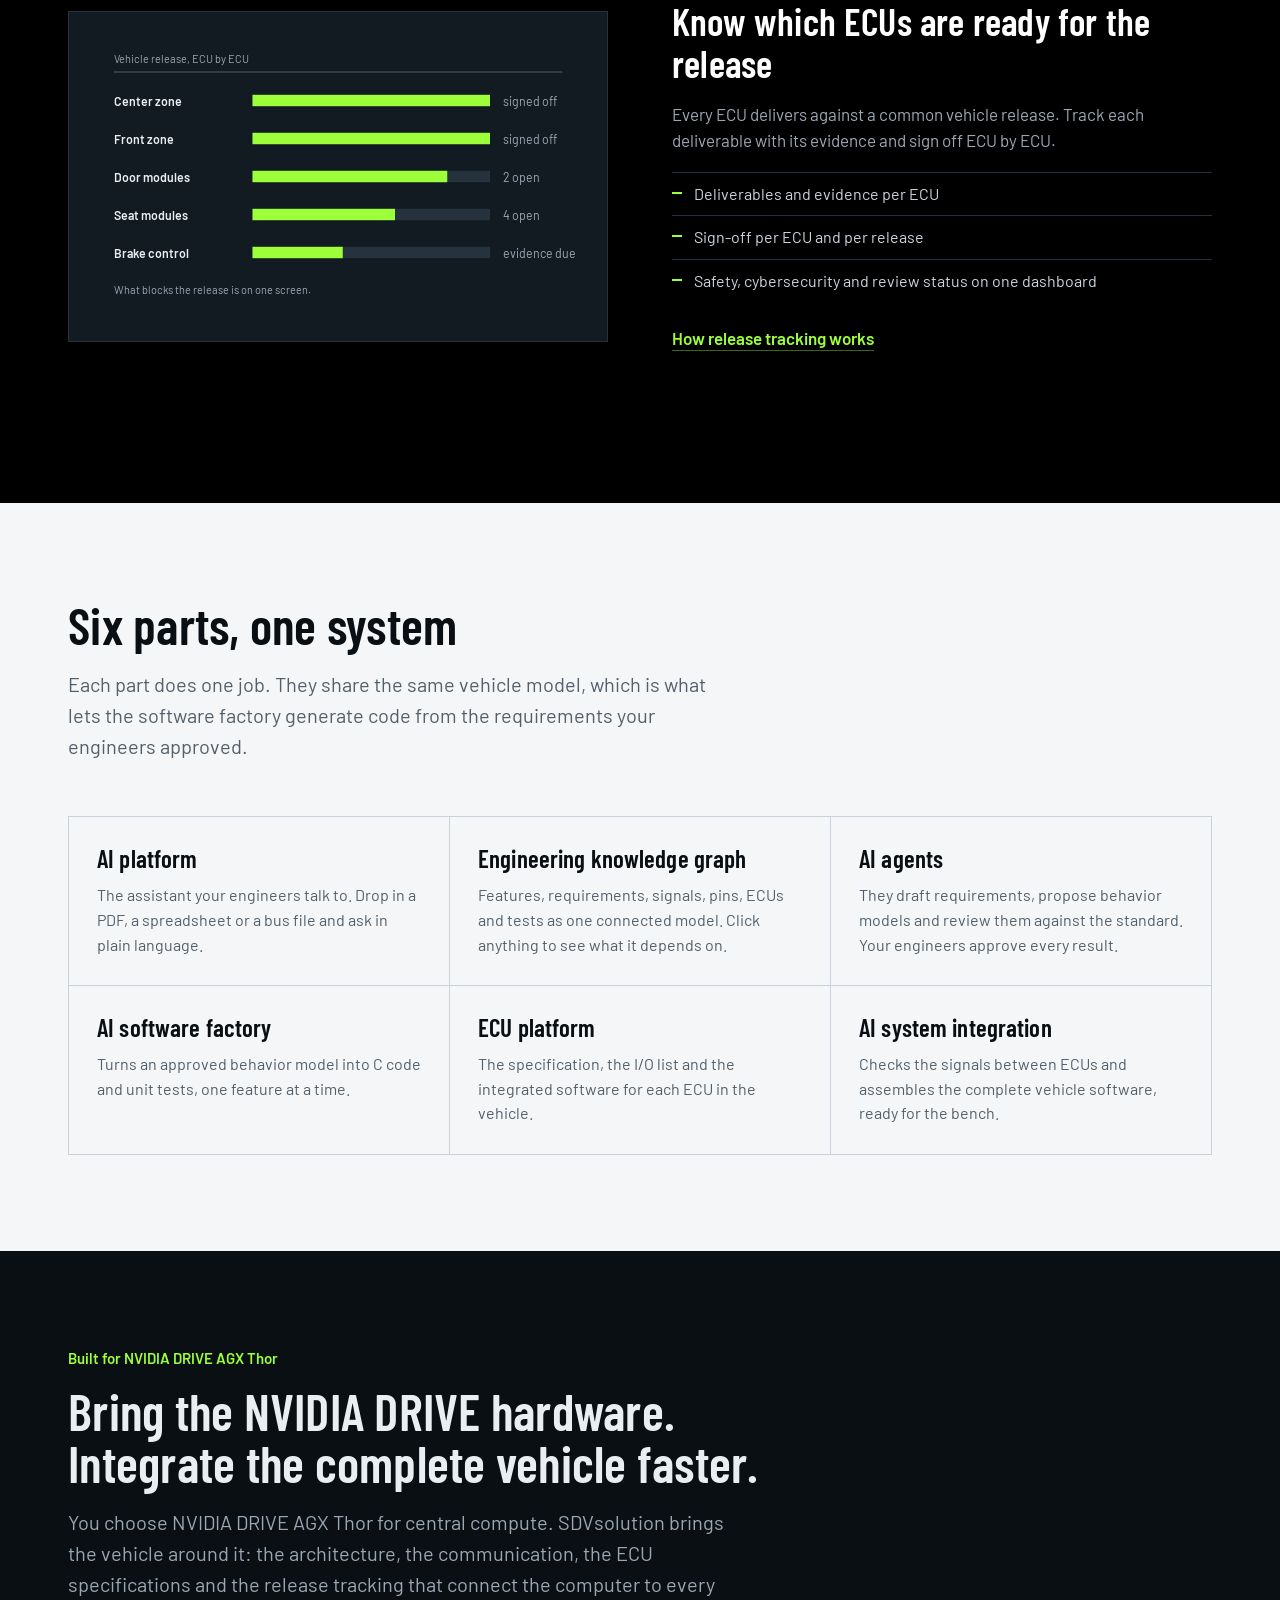
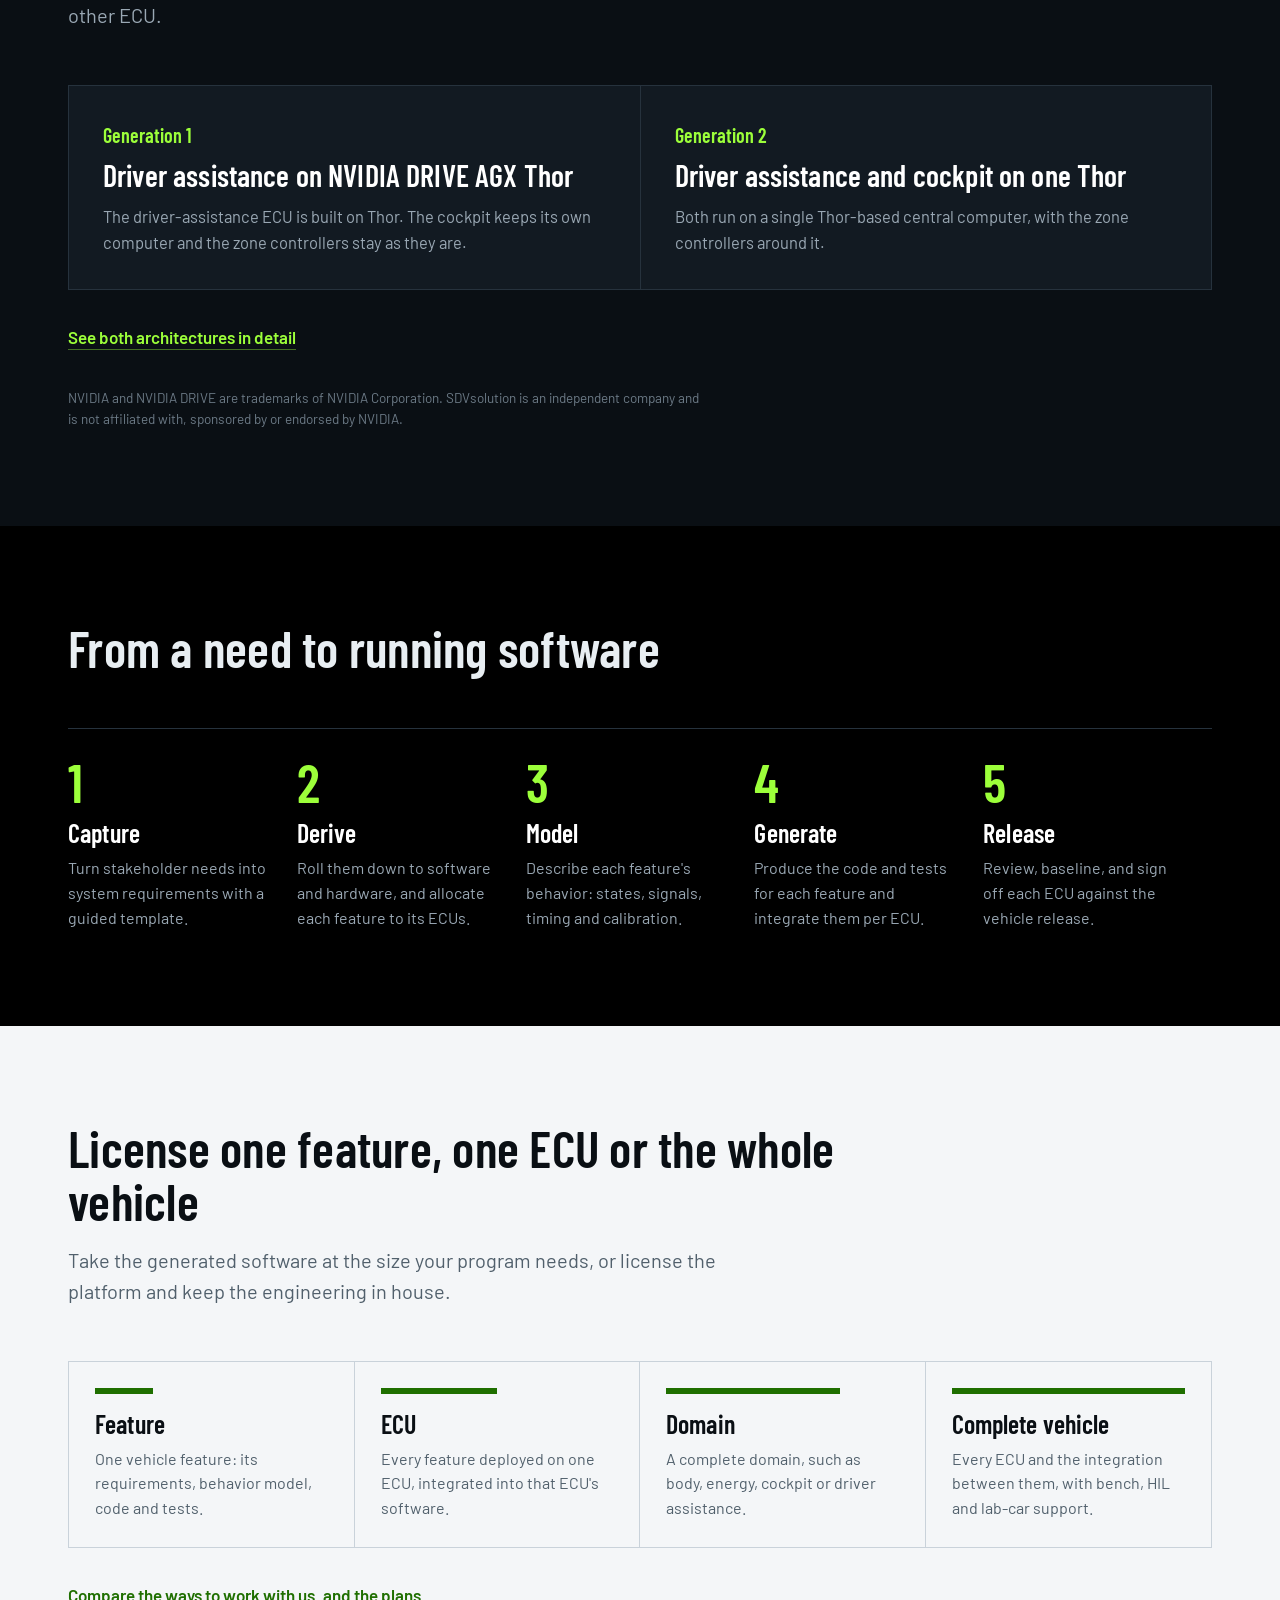
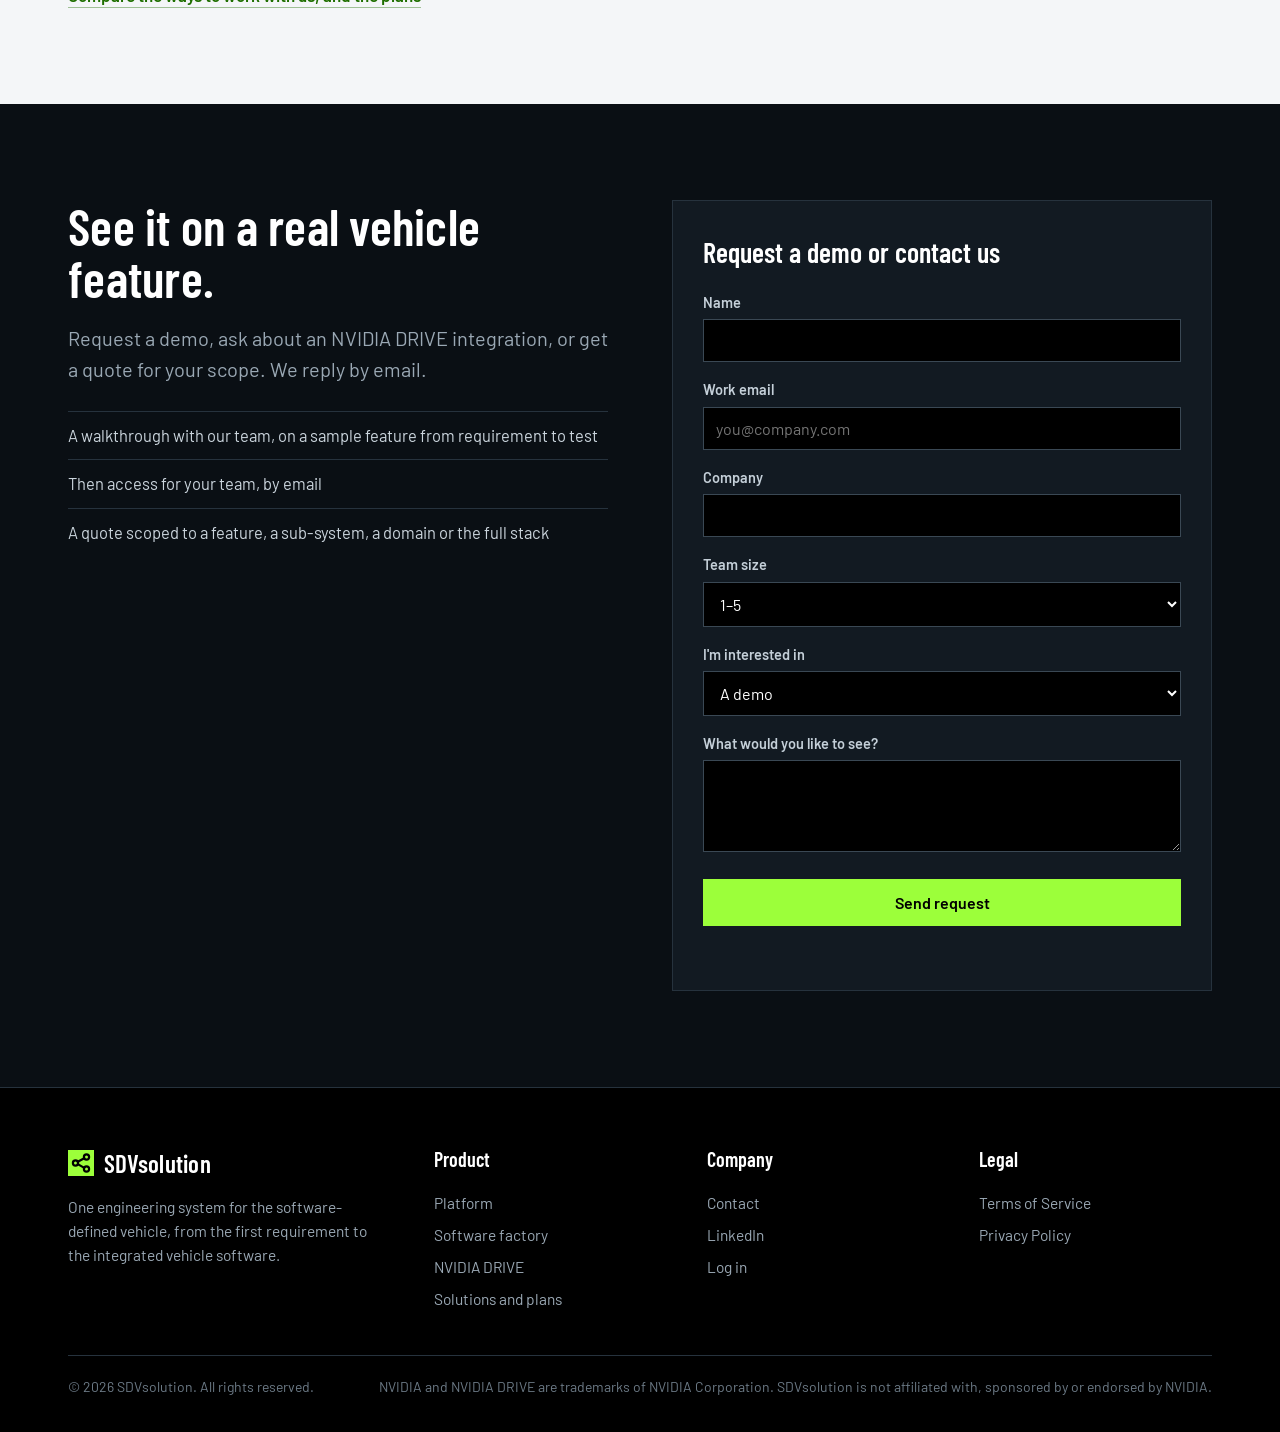
==== commit db6da4be: "Website redesign: dark drawing-led layout, four detail pages, links to other pages open in a new tab" ====
--- a/index.html
+++ b/index.html
@@ -3,418 +3,167 @@
 <head>
 <meta charset="utf-8" />
 <meta name="viewport" content="width=device-width, initial-scale=1" />
-<title>SDVsolution — Requirements, done to the standard</title>
-<meta name="description" content="The requirements platform for software-defined vehicles. Author, trace, review and verify system, software and hardware requirements across the Automotive SPICE V, and integrate the complete vehicle faster — including architectures built on NVIDIA DRIVE AGX Thor. Licensed per feature, sub-system, domain or full stack." />
-<style>
-  :root{
-    --ink:#0F1B2D; --ink2:#1D2939; --panel:#12233b;
-    --text:#344054; --muted:#667085; --line:#E4E7EC;
-    --blue:#175CD3; --blue2:#0E7090; --violet:#7A5AF8; --green:#12B76A; --accent:#9CFF3A; --amber:#B54708;
-    --radius:14px; --max:1140px;
-    --font: -apple-system,BlinkMacSystemFont,"Segoe UI",Roboto,Inter,Helvetica,Arial,sans-serif;
-  }
-  *{box-sizing:border-box}
-  html{scroll-behavior:smooth}
-  body{margin:0;font-family:var(--font);color:var(--text);background:#fff;line-height:1.55;-webkit-font-smoothing:antialiased}
-  a{color:inherit;text-decoration:none}
-  .wrap{max-width:var(--max);margin:0 auto;padding:0 24px}
-  .btn{display:inline-flex;align-items:center;gap:8px;font-weight:700;font-size:14px;border-radius:10px;padding:11px 18px;cursor:pointer;border:1px solid transparent;transition:.15s}
-  .btn-primary{background:var(--blue);color:#fff}
-  .btn-primary:hover{background:#134db3}
-  .btn-accent{background:var(--accent);color:var(--ink)}
-  .btn-accent:hover{filter:brightness(.95)}
-  .btn-ghost{background:transparent;color:#fff;border-color:rgba(255,255,255,.25)}
-  .btn-ghost:hover{border-color:rgba(255,255,255,.55)}
-  .btn-outline{background:#fff;color:var(--ink2);border-color:var(--line)}
-  .eyebrow{font-size:12px;font-weight:800;letter-spacing:.14em;text-transform:uppercase;color:var(--blue2)}
-  h1,h2,h3{color:var(--ink);line-height:1.15;margin:0}
-  section{padding:76px 0}
-  .muted{color:var(--muted)}
-
-  /* header */
-  header{position:sticky;top:0;z-index:50;background:rgba(15,27,45,.92);backdrop-filter:blur(8px);border-bottom:1px solid rgba(255,255,255,.08)}
-  .nav{display:flex;align-items:center;gap:26px;height:64px}
-  .brand{display:flex;align-items:center;gap:10px;color:#fff;font-weight:800;font-size:18px}
-  .logo{width:26px;height:26px;border-radius:7px;background:var(--accent);display:flex;align-items:center;justify-content:center}
-  .navlinks{display:flex;gap:22px;margin-left:8px}
-  .navlinks a{color:#C9D3E0;font-size:14px;font-weight:600}
-  .navlinks a:hover{color:#fff}
-  .nav-cta{margin-left:auto;display:flex;align-items:center;gap:12px}
-  .nav-cta a.login{color:#C9D3E0;font-size:14px;font-weight:600}
-
-  /* hero */
-  .hero{background:radial-gradient(1200px 500px at 80% -10%, #1b3358 0%, var(--ink) 55%);color:#fff;padding:92px 0 84px}
-  .hero h1{color:#fff;font-size:52px;letter-spacing:-.02em}
-  .hero p.lead{color:#C9D3E0;font-size:19px;max-width:640px;margin:20px 0 28px}
-  .hero .cta{display:flex;gap:14px;flex-wrap:wrap}
-  .hero .fineprint{color:#8CA0B8;font-size:13px;margin-top:16px}
-  .pill{display:inline-flex;gap:8px;align-items:center;background:rgba(156,255,58,.12);border:1px solid rgba(156,255,58,.35);color:#DDF7B8;font-size:12.5px;font-weight:700;padding:6px 12px;border-radius:999px;margin-bottom:22px}
-
-  /* dashboard mock */
-  .mock{margin-top:56px;border-radius:16px;overflow:hidden;border:1px solid rgba(255,255,255,.12);box-shadow:0 30px 80px rgba(0,0,0,.45);background:#fff}
-  .mock .bar{display:flex;align-items:center;gap:8px;background:var(--ink2);padding:10px 14px}
-  .mock .bar b{color:#fff;font-size:13px;font-weight:800}
-  .mock .bar .dot{width:9px;height:9px;border-radius:9px;background:var(--accent)}
-  .mock .grid{display:grid;grid-template-columns:repeat(4,1fr);gap:1px;background:var(--line)}
-  .mcard{background:#fff;padding:16px}
-  .mcard .k{font-size:11px;font-weight:800;letter-spacing:.08em;color:var(--muted)}
-  .mcard .v{font-size:30px;font-weight:800;color:var(--ink);margin-top:4px}
-  .mcard .s{font-size:12px;color:var(--muted)}
-  .mbar{height:6px;border-radius:4px;background:#EAECF0;overflow:hidden;margin-top:10px}
-  .mbar i{display:block;height:100%}
-
-  /* logos / standards */
-  .standards{background:#0B1524;color:#93A4B8;padding:26px 0}
-  .standards .row{display:flex;flex-wrap:wrap;gap:14px 34px;align-items:center;justify-content:center}
-  .standards .row .lbl{font-size:12px;font-weight:700;letter-spacing:.06em;color:#7C8CA0}
-  .std{color:#CBD5E1;font-weight:800;font-size:15px;opacity:.9}
-
-  /* features */
-  .grid3{display:grid;grid-template-columns:repeat(3,1fr);gap:22px}
-  .feat{border:1px solid var(--line);border-radius:var(--radius);padding:22px;background:#fff;transition:.15s}
-  .feat:hover{box-shadow:0 12px 30px rgba(16,24,40,.08);transform:translateY(-2px)}
-  .feat .ic{width:40px;height:40px;border-radius:10px;display:flex;align-items:center;justify-content:center;font-size:20px;margin-bottom:12px}
-  .feat h3{font-size:17px;margin-bottom:6px}
-  .feat p{font-size:14px;margin:0}
-
-  .center{text-align:center;max-width:720px;margin:0 auto 44px}
-  .center h2{font-size:36px;letter-spacing:-.01em}
-  .center p{font-size:17px;margin-top:12px}
-
-  /* flow */
-  .flow{background:#F7F9FC}
-  .steps{display:grid;grid-template-columns:repeat(4,1fr);gap:18px}
-  .step{background:#fff;border:1px solid var(--line);border-radius:var(--radius);padding:20px}
-  .step .n{width:28px;height:28px;border-radius:8px;background:var(--ink);color:#fff;font-weight:800;display:flex;align-items:center;justify-content:center;font-size:14px}
-  .step h3{font-size:16px;margin:12px 0 4px}
-  .step p{font-size:13.5px;margin:0}
-
-  /* pricing */
-  .prices{display:grid;grid-template-columns:repeat(4,1fr);gap:20px;align-items:stretch}
-  .price{border:1px solid var(--line);border-radius:var(--radius);padding:24px;background:#fff;display:flex;flex-direction:column}
-  .price.pop{border-color:var(--blue);box-shadow:0 16px 40px rgba(23,92,211,.14);position:relative}
-  .price.pop .tag{position:absolute;top:-11px;left:24px;background:var(--blue);color:#fff;font-size:11px;font-weight:800;padding:3px 10px;border-radius:999px}
-  .price h3{font-size:18px}
-  .price .desc{font-size:13px;color:var(--muted);margin:6px 0 14px;min-height:34px}
-  .price .amt{font-size:34px;font-weight:800;color:var(--ink)}
-  .price .per{font-size:13px;color:var(--muted)}
-  .price ul{list-style:none;padding:0;margin:16px 0 20px;flex:1}
-  .price li{font-size:13.5px;padding:6px 0 6px 24px;position:relative;color:var(--text);border-top:1px solid #F2F4F7}
-  .price li:before{content:"✓";position:absolute;left:0;color:var(--green);font-weight:800}
-  .price .btn{width:100%;justify-content:center}
-
-  .prices.two{grid-template-columns:repeat(2,1fr);max-width:860px;margin:0 auto}
-
-  /* NVIDIA DRIVE section */
-  .nv{background:linear-gradient(180deg,#0B1524 0%,#0F1B2D 100%);color:#C9D3E0}
-  .nv .center h2{color:#fff}
-  .nv .center p{color:#C9D3E0}
-  .nv .eyebrow{color:var(--accent)}
-  .gens{display:grid;grid-template-columns:repeat(2,1fr);gap:22px}
-  .gen{border:1px solid rgba(255,255,255,.14);border-radius:var(--radius);padding:24px;background:rgba(255,255,255,.04)}
-  .gen .tagline{display:inline-block;font-size:11px;font-weight:800;letter-spacing:.1em;color:var(--ink);background:var(--accent);border-radius:999px;padding:3px 10px;margin-bottom:12px}
-  .gen h3{color:#fff;font-size:20px;margin-bottom:8px}
-  .gen p{font-size:14.5px;margin:0 0 12px;color:#C9D3E0}
-  .gen ul{list-style:none;padding:0;margin:0}
-  .gen li{font-size:13.5px;padding:6px 0 6px 22px;position:relative;border-top:1px solid rgba(255,255,255,.08);color:#C9D3E0}
-  .gen li:before{content:"✓";position:absolute;left:0;color:var(--accent);font-weight:800}
-  .deliver{display:grid;grid-template-columns:repeat(4,1fr);gap:18px;margin-top:26px}
-  .deliver div{border-top:2px solid var(--accent);padding-top:12px}
-  .deliver b{display:block;color:#fff;font-size:14.5px;margin-bottom:4px}
-  .deliver span{font-size:13px;color:#A9B8CA}
-  .nv .note{font-size:12px;color:#7C8CA0;text-align:center;margin:30px auto 0;max-width:760px}
-
-  /* solutions */
-  .ways{display:grid;grid-template-columns:repeat(2,1fr);gap:22px;margin-bottom:34px}
-  .way{border:1px solid var(--line);border-radius:var(--radius);padding:24px;background:#fff}
-  .way h3{font-size:19px;margin-bottom:6px}
-  .way p{font-size:14.5px;margin:0}
-  .scopes{display:grid;grid-template-columns:repeat(4,1fr);gap:16px}
-  .scope{border:1px solid var(--line);border-radius:var(--radius);padding:18px;background:#F7F9FC}
-  .scope .lv{font-size:11px;font-weight:800;letter-spacing:.1em;color:var(--blue2)}
-  .scope h3{font-size:17px;margin:6px 0 4px}
-  .scope p{font-size:13.5px;margin:0}
-  .sub{text-align:center;font-size:13px;font-weight:800;letter-spacing:.1em;text-transform:uppercase;color:var(--muted);margin:0 0 14px}
-
-  /* CTA band */
-  .cta-band{background:linear-gradient(90deg,#12233b,#0F1B2D);color:#fff;border-radius:20px;padding:48px;text-align:center}
-  .cta-band h2{color:#fff;font-size:30px}
-  .cta-band p{color:#C9D3E0;max-width:560px;margin:12px auto 24px}
-
-  /* footer */
-  footer{background:#0B1524;color:#8CA0B8;padding:46px 0 30px;font-size:14px}
-  .fgrid{display:flex;gap:40px;flex-wrap:wrap;justify-content:space-between}
-  footer h4{color:#E6EDF5;font-size:13px;letter-spacing:.06em;text-transform:uppercase;margin:0 0 10px}
-  footer a{display:block;color:#93A4B8;padding:4px 0}
-  footer a:hover{color:#fff}
-  .foot-bottom{border-top:1px solid rgba(255,255,255,.08);margin-top:34px;padding-top:18px;display:flex;justify-content:space-between;flex-wrap:wrap;gap:10px;color:#6B7C90;font-size:12.5px}
-
-  /* demo form */
-  .demo-grid{display:grid;grid-template-columns:1.05fr 1fr;gap:34px;align-items:center;text-align:left}
-  .demo-form{background:#fff;border-radius:14px;padding:22px}
-  .demo-form .ttl{color:#101828;font-weight:800;font-size:16px;margin-bottom:2px}
-  .demo-form label{display:block;font-size:12px;font-weight:700;color:#344054;margin:10px 0 4px}
-  .demo-form input,.demo-form select,.demo-form textarea{width:100%;box-sizing:border-box;border:1px solid var(--line);border-radius:9px;padding:10px 12px;font-size:14px;font-family:var(--font);color:#101828}
-  .demo-form textarea{min-height:78px;resize:vertical}
-  .demo-status{font-size:13px;font-weight:600;margin-top:10px;min-height:18px}
-  @media(max-width:760px){.demo-grid{grid-template-columns:1fr}}
-  @media(max-width:900px){
-    .grid3,.steps,.prices,.mock .grid,.deliver,.scopes{grid-template-columns:1fr 1fr}
-    .hero h1{font-size:40px}
-    .navlinks{display:none}
-  }
-  @media(max-width:560px){
-    .grid3,.steps,.prices,.prices.two,.mock .grid,.deliver,.scopes,.gens,.ways{grid-template-columns:1fr}
-    .hero h1{font-size:32px}
-    section{padding:56px 0}
-  }
-</style>
+<title>SDVsolution: one engineering system for the software-defined vehicle</title>
+<meta name="description" content="SDVsolution takes a vehicle program from stakeholder need to integrated ECU software: requirements to Automotive SPICE, architecture and wiring cross-checks, ECU specifications, and code generated per feature, per ECU or for the complete vehicle." />
+<link rel="preload" href="assets/fonts/barlow-condensed-latin-600-normal.woff2" as="font" type="font/woff2" crossorigin />
+<link rel="icon" href="assets/favicon.svg" type="image/svg+xml" />
+<link rel="stylesheet" href="assets/site.css" />
 </head>
 <body>
+<header class="top"><div class="wrap nav">
+  <a class="brand" href="#top" ><svg width="26" height="26" viewBox="0 0 26 26" aria-hidden="true"><rect width="26" height="26" fill="#9CFF3A"/><g fill="none" stroke="#000" stroke-width="2.2" stroke-linecap="square"><circle cx="18.5" cy="7" r="2.6"/><circle cx="7.5" cy="13" r="2.6"/><circle cx="18.5" cy="19" r="2.6"/><path d="M9.8 11.8l6.4-3.6M9.8 14.2l6.4 3.6"/></g></svg>SDVsolution</a>
+  <nav class="navlinks" aria-label="Main"><a href="platform.html" target="_blank" rel="noopener">Platform</a><a href="software-factory.html" target="_blank" rel="noopener">Software factory</a><a href="nvidia-drive.html" target="_blank" rel="noopener">NVIDIA DRIVE</a><a href="solutions.html" target="_blank" rel="noopener">Solutions and plans</a></nav>
+  <div class="nav-cta"><a class="login" href="https://app.sdvsolution.com" target="_blank" rel="noopener">Log in</a><a class="btn btn-lime" href="#demo">Request a demo</a></div>
+</div></header>
+<a id="top"></a>
+<section class="hero"><div class="wrap">
+  <div>
+    <h1>The whole vehicle, in one engineering system.</h1>
+    <p class="lead">SDVsolution takes a vehicle program from stakeholder need to integrated ECU software: requirements written to the standard, the architecture and wiring checked against each other, a specification for every ECU, and code generated feature by feature.</p>
+    <div class="cta"><a class="btn btn-lime" href="#demo">Request a demo</a><a class="btn btn-line" href="platform.html" target="_blank" rel="noopener">See the platform</a></div>
+    <p class="fine">We walk you through the demo, then give your team access by email.</p>
+  </div>
+  <div><svg class="topo" viewBox="0 0 640 470" role="img" aria-label="Vehicle topology: a central computer connected by Ethernet to front, center and rear zone controllers, which reach door, seat, lighting and climate units over CAN and LIN.">
+  <path class="bus d-eth" d="M320 92V150M320 150H110V196M320 150V196M320 150H530V196"/>
+  <path class="bus b2 d-can" d="M110 252V300M60 300H160M60 300V336M160 300V336M320 252V300M250 300H390M250 300V336M320 300V336M390 300V336M530 252V300M480 300H580M480 300V336M580 300V336"/>
+  <path class="bus b3 d-lin" d="M60 384V420M160 384V420M250 384V420M390 384V420M480 384V420M580 384V420"/>
+  <rect class="d-core" x="230" y="34" width="180" height="58"/><text class="d-t" x="320.0" y="61.0" text-anchor="middle">Central computer</text><text class="d-s" x="320.0" y="77.0" text-anchor="middle">driver assistance + cockpit</text>
+  <rect class="d-box" x="40" y="196" width="140" height="56"/><text class="d-t" x="110.0" y="222.0" text-anchor="middle">Front zone</text><text class="d-s" x="110.0" y="238.0" text-anchor="middle">climate, chassis</text>
+  <rect class="d-box" x="250" y="196" width="140" height="56"/><text class="d-t" x="320.0" y="222.0" text-anchor="middle">Center zone</text><text class="d-s" x="320.0" y="238.0" text-anchor="middle">body, access, power</text>
+  <rect class="d-box" x="460" y="196" width="140" height="56"/><text class="d-t" x="530.0" y="222.0" text-anchor="middle">Rear zone</text><text class="d-s" x="530.0" y="238.0" text-anchor="middle">tailgate, trailer</text>
+  <rect class="d-box" x="20" y="336" width="80" height="48"/><text class="d-t" x="60.0" y="365.0" text-anchor="middle">Wiper</text><rect class="d-box" x="120" y="336" width="80" height="48"/><text class="d-t" x="160.0" y="365.0" text-anchor="middle">Brake</text>
+  <rect class="d-box" x="212" y="336" width="76" height="48"/><text class="d-t" x="250.0" y="365.0" text-anchor="middle">Doors</text><rect class="d-box" x="292" y="336" width="56" height="48"/><text class="d-t" x="320.0" y="365.0" text-anchor="middle">Seats</text><rect class="d-box" x="352" y="336" width="76" height="48"/><text class="d-t" x="390.0" y="365.0" text-anchor="middle">Roof</text>
+  <rect class="d-box" x="440" y="336" width="80" height="48"/><text class="d-t" x="480.0" y="365.0" text-anchor="middle">Lighting</text><rect class="d-box" x="540" y="336" width="80" height="48"/><text class="d-t" x="580.0" y="365.0" text-anchor="middle">Tires</text>
+  <g class="d-s" text-anchor="middle"><text x="60" y="438">rain sensor</text><text x="160" y="438">wear sensor</text><text x="250" y="438">switch pack</text><text x="390" y="438">mirror</text><text x="480" y="438">ambient light</text><text x="580" y="438">parking lock</text></g>
+</svg>
+<div class="legend"><span><i style="background:var(--lime)"></i>Ethernet</span><span><i style="background:var(--can)"></i>CAN</span><span><i style="background:var(--lin)"></i>LIN</span></div></div>
+</div></section>
 
-<header>
-  <div class="wrap nav">
-    <a class="brand" href="#top"><span class="logo">
-      <svg width="15" height="15" viewBox="0 0 24 24" fill="none" stroke="#0F1B2D" stroke-width="2.4" stroke-linecap="round" stroke-linejoin="round"><circle cx="18" cy="5" r="3"/><circle cx="6" cy="12" r="3"/><circle cx="18" cy="19" r="3"/><path d="M8.6 13.5l6.8 4M15.4 6.5l-6.8 4"/></svg>
-    </span>SDVsolution</a>
-    <nav class="navlinks">
-      <a href="#product">Product</a>
-      <a href="#nvidia">NVIDIA DRIVE</a>
-      <a href="#solutions">Solutions</a>
-      <a href="#flow">How it works</a>
-      <a href="#pricing">Plans</a>
-    </nav>
-    <div class="nav-cta">
-      <a class="login" href="https://app.sdvsolution.com">Login</a>
-      <a class="btn btn-accent" href="#demo">Request a demo</a>
-    </div>
+<div class="strip"><div class="wrap"><span>Aligned to the standards your customers ask for</span><b>Automotive SPICE</b><b>ISO/IEC/IEEE 29148</b><b>ISO 26262</b><b>ISO/SAE 21434</b></div></div>
+
+<section class="band band-black" id="work"><div class="wrap">
+  <div class="head"><h2>What your team does in it</h2><p class="lead">Five jobs that usually live in five tools and a shared drive. Here they share one model, so a change in one shows up in the others.</p></div>
+  <div class="row"><figure class="art"><svg viewBox="0 0 520 300" role="img" aria-label="The V-model: stakeholder needs, system, software and hardware requirements going down the left side, and unit, integration and system tests coming up the right, each level traced across.">
+  <path class="d-thin" d="M150 62H370M190 122H330M230 182H290" stroke-dasharray="4 5"/>
+  <path class="d-wire d-eth" d="M40 40L250 262L470 40" opacity=".35"/>
+  <rect class="d-box" x="20" y="44" width="130" height="36"/><text class="d-t" x="85.0" y="67.0" text-anchor="middle">System requirements</text><rect class="d-box" x="370" y="44" width="130" height="36"/><text class="d-t" x="435.0" y="67.0" text-anchor="middle">System test</text>
+  <rect class="d-box" x="60" y="104" width="130" height="36"/><text class="d-t" x="125.0" y="127.0" text-anchor="middle">Architecture</text><rect class="d-box" x="330" y="104" width="130" height="36"/><text class="d-t" x="395.0" y="127.0" text-anchor="middle">Integration test</text>
+  <rect class="d-box" x="100" y="164" width="130" height="36"/><text class="d-t" x="165.0" y="187.0" text-anchor="middle">Software, hardware</text><rect class="d-box" x="290" y="164" width="130" height="36"/><text class="d-t" x="355.0" y="187.0" text-anchor="middle">Unit test</text>
+  <rect class="d-core" x="195" y="236" width="130" height="36"/><text class="d-t" x="260.0" y="259.0" text-anchor="middle">Code</text>
+  <g class="d-s" text-anchor="middle"><text x="260" y="58">traced</text><text x="260" y="118">traced</text><text x="260" y="178">traced</text></g>
+</svg></figure><div><h3>Write requirements that pass an assessment</h3><p>System, software and hardware requirements in one connected model, with architecture, detailed design and state machines beside them.</p><ul><li>Every requirement checked as you type: one statement, verifiable, unambiguous</li><li>Trace from stakeholder need to test, in both directions</li><li>Reviews, approvals and versioned baselines with diff and restore</li></ul><a class="more" href="platform.html#requirements" target="_blank" rel="noopener">How requirements work</a></div></div>
+  <div class="row flip"><figure class="art"><svg viewBox="0 0 520 300" role="img" aria-label="A pin table comparing the I/O list with the wiring drawing, pin by pin. One pin is flagged because the drawing puts the signal on a different pin.">
+  <text class="d-s" x="24" y="30">Pin</text><text class="d-s" x="92" y="30">I/O list</text><text class="d-s" x="290" y="30">Wiring drawing</text><text class="d-s" x="440" y="30">Match</text>
+  <path d="M24 40H496" stroke="#55636f" fill="none"/>
+  <text class="d-t" x="24" y="68">B19</text><text class="d-s" x="92" y="68" style="font-size:13px">Glove box switch</text><text class="d-s" x="290" y="68" style="font-size:13px">Glove box switch</text><rect class="d-ok" x="456" y="58" width="10" height="10"/><path class="d-thin" d="M24 80H496"/>
+  <text class="d-t" x="24" y="108">B21</text><text class="d-s" x="92" y="108" style="font-size:13px">Start button, contact 4</text><text class="d-s" x="290" y="108" style="font-size:13px">Start button, contact 4</text><rect class="d-ok" x="456" y="98" width="10" height="10"/><path class="d-thin" d="M24 120H496"/>
+  <text class="d-t" x="24" y="148">D8</text><text class="d-s" x="92" y="148" style="font-size:13px">Steering-wheel supply</text><text class="d-s" x="290" y="148" style="font-size:13px">Dashboard supply</text><rect x="456" y="138" width="10" height="10" fill="#FFB020"/><path class="d-thin" d="M24 160H496"/>
+  <text class="d-t" x="24" y="188">D14</text><text class="d-s" x="92" y="188" style="font-size:13px">Rear lighting CAN high</text><text class="d-s" x="290" y="188" style="font-size:13px">Rear lighting CAN high</text><rect class="d-ok" x="456" y="178" width="10" height="10"/><path class="d-thin" d="M24 200H496"/>
+  <text class="d-t" x="24" y="228">E9</text><text class="d-s" x="92" y="228" style="font-size:13px">Handle touch sensor</text><text class="d-s" x="290" y="228" style="font-size:13px">Handle touch sensor</text><rect class="d-ok" x="456" y="218" width="10" height="10"/><path class="d-thin" d="M24 240H496"/>
+  <text class="d-s" x="24" y="274">1 of 5 pins differs. The drawing wins, and the list is corrected.</text>
+</svg></figure><div><h3>Check the wiring against the I/O list</h3><p>Import the communication matrix and the wiring drawings. The platform traces every wire and compares it, pin by pin, with what each ECU says it provides.</p><ul><li>CAN, LIN, Ethernet and FlexRay from DBC, LDF and ARXML</li><li>Wiring drawings read from PDF, net by net</li><li>Wrong pins, unwired outputs and missing signals listed for you</li></ul><a class="more" href="platform.html#architecture" target="_blank" rel="noopener">How the cross-check works</a></div></div>
+  <div class="row"><figure class="art"><svg viewBox="0 0 520 300" role="img" aria-label="An ECU specification sheet with numbered requirements, each with a verification method, next to the ECU's connectors and buses.">
+  <rect class="d-box" x="20" y="20" width="290" height="260"/>
+  <text class="d-t" x="36" y="48">Door module, front left</text><text class="d-s" x="36" y="66">Requirement specification</text>
+  <path class="d-thin" d="M36 78H294"/>
+  <g class="d-s" style="font-size:12.5px"><text x="36" y="102">REQ-014  Door CAN, 500 kbit/s nominal</text><text x="36" y="128">REQ-027  Window anti-pinch reversal</text><text x="36" y="154">REQ-031  Latch status debounce</text><text x="36" y="180">REQ-044  Diagnostic session control</text><text x="36" y="206">REQ-052  Secure software update</text><text x="36" y="232">REQ-060  Quiescent current limit</text></g>
+  <g class="d-s"><text x="36" y="262">Each with an ID and a verification method</text></g>
+  <rect class="d-box" x="350" y="30" width="150" height="44"/><text class="d-t" x="425.0" y="50.0" text-anchor="middle">Connector A</text><text class="d-s" x="425.0" y="66.0" text-anchor="middle">window motor</text><rect class="d-box" x="350" y="92" width="150" height="44"/><text class="d-t" x="425.0" y="112.0" text-anchor="middle">Connector B</text><text class="d-s" x="425.0" y="128.0" text-anchor="middle">latch, CAN, supply</text><rect class="d-box" x="350" y="154" width="150" height="44"/><text class="d-t" x="425.0" y="174.0" text-anchor="middle">Connector C</text><text class="d-s" x="425.0" y="190.0" text-anchor="middle">mirror</text><rect class="d-box" x="350" y="216" width="150" height="44"/><text class="d-t" x="425.0" y="236.0" text-anchor="middle">Connector D</text><text class="d-s" x="425.0" y="252.0" text-anchor="middle">switches</text>
+  <path class="d-wire d-can" d="M310 114H350"/><path class="d-thin" d="M310 52H350M310 176H350M310 238H350"/>
+</svg></figure><div><h3>Hand each supplier a complete ECU specification</h3><p>A specification for every ECU, built from its own buses, connectors and safety level, so the supplier gets requirements that match the vehicle it goes into.</p><ul><li>Hardware, software, diagnostics, update, cybersecurity and verification</li><li>Connector pin-outs and I/O lists per ECU</li><li>Every requirement with an ID and a verification method</li></ul><a class="more" href="platform.html#ecu" target="_blank" rel="noopener">What an ECU specification holds</a></div></div>
+  <div class="row flip"><figure class="art"><svg viewBox="0 0 520 300" role="img" aria-label="A behavior model becomes C code and unit tests for one feature. The features deployed on one ECU are integrated into that ECU's software, and the ECUs into the vehicle package.">
+  <rect class="d-box" x="20" y="30" width="130" height="50"/><text class="d-t" x="85.0" y="53.0" text-anchor="middle">Behavior model</text><text class="d-s" x="85.0" y="69.0" text-anchor="middle">states, signals</text>
+  <path class="d-wire d-eth" d="M150 55H190"/>
+  <rect class="d-core" x="190" y="20" width="310" height="110"/>
+  <g class="d-code" xml:space="preserve"><text x="204" y="44">void MirrorFold_Step(void) {</text><text x="204" y="62">  switch (state) {</text><text x="204" y="80">    case FOLDING:</text><text x="204" y="98">      if (t_ms &gt;= CAL_FOLD_MS)</text><text x="204" y="116">        state = FOLDED;</text></g>
+  <path class="d-wire d-eth" d="M345 130V166"/>
+  <rect class="d-box" x="40" y="166" width="130" height="46"/><text class="d-t" x="105.0" y="187.0" text-anchor="middle">Feature</text><text class="d-s" x="105.0" y="203.0" text-anchor="middle">code + unit tests</text><rect class="d-box" x="195" y="166" width="130" height="46"/><text class="d-t" x="260.0" y="187.0" text-anchor="middle">Feature</text><text class="d-s" x="260.0" y="203.0" text-anchor="middle">code + unit tests</text><rect class="d-box" x="350" y="166" width="130" height="46"/><text class="d-t" x="415.0" y="187.0" text-anchor="middle">Feature</text><text class="d-s" x="415.0" y="203.0" text-anchor="middle">code + unit tests</text>
+  <path class="d-wire d-can" d="M105 212V236H415V212M260 212V236M260 236V250"/>
+  <rect class="d-core" x="170" y="250" width="180" height="40"/><text class="d-t" x="260.0" y="275.0" text-anchor="middle">ECU software, integrated</text>
+</svg></figure><div><h3>Generate the software, feature by feature</h3><p>Describe a feature as a behavior model. The software factory writes its C code and unit tests, then integrates the features deployed on each ECU into that ECU's software.</p><ul><li>C code and unit tests per feature</li><li>ECU integration: signal routing, schedule, integration test</li><li>The complete vehicle as one package, ECU by ECU</li></ul><a class="more" href="software-factory.html" target="_blank" rel="noopener">How the software factory works</a></div></div>
+  <div class="row"><figure class="art"><svg viewBox="0 0 520 300" role="img" aria-label="A release board listing each ECU with how much of its software delivery is signed off for the vehicle release.">
+  <text class="d-s" x="24" y="30">Vehicle release, ECU by ECU</text><path d="M24 40H496" stroke="#55636f" fill="none"/>
+  <text class="d-t" x="24" y="76">Center zone</text><rect x="170" y="64" width="250" height="12" fill="#26323D"/><rect class="d-ok" x="170" y="64" width="250" height="12"/><text class="d-s" x="434" y="76" style="font-size:13px">signed off</text><text class="d-t" x="24" y="116">Front zone</text><rect x="170" y="104" width="250" height="12" fill="#26323D"/><rect class="d-ok" x="170" y="104" width="250" height="12"/><text class="d-s" x="434" y="116" style="font-size:13px">signed off</text><text class="d-t" x="24" y="156">Door modules</text><rect x="170" y="144" width="250" height="12" fill="#26323D"/><rect class="d-ok" x="170" y="144" width="205" height="12"/><text class="d-s" x="434" y="156" style="font-size:13px">2 open</text><text class="d-t" x="24" y="196">Seat modules</text><rect x="170" y="184" width="250" height="12" fill="#26323D"/><rect class="d-ok" x="170" y="184" width="150" height="12"/><text class="d-s" x="434" y="196" style="font-size:13px">4 open</text><text class="d-t" x="24" y="236">Brake control</text><rect x="170" y="224" width="250" height="12" fill="#26323D"/><rect class="d-ok" x="170" y="224" width="95" height="12"/><text class="d-s" x="434" y="236" style="font-size:13px">evidence due</text>
+  <text class="d-s" x="24" y="274">What blocks the release is on one screen.</text>
+</svg></figure><div><h3>Know which ECUs are ready for the release</h3><p>Every ECU delivers against a common vehicle release. Track each deliverable with its evidence and sign off ECU by ECU.</p><ul><li>Deliverables and evidence per ECU</li><li>Sign-off per ECU and per release</li><li>Safety, cybersecurity and review status on one dashboard</li></ul><a class="more" href="platform.html#release" target="_blank" rel="noopener">How release tracking works</a></div></div>
+</div></section>
+
+<section class="band on-paper" id="parts"><div class="wrap">
+  <div class="head"><h2>Six parts, one system</h2><p class="lead">Each part does one job. They share the same vehicle model, which is what lets the software factory generate code from the requirements your engineers approved.</p></div>
+  <div class="blocks">
+    <div class="block"><h3>AI platform</h3><p>The assistant your engineers talk to. Drop in a PDF, a spreadsheet or a bus file and ask in plain language.</p></div>
+    <div class="block"><h3>Engineering knowledge graph</h3><p>Features, requirements, signals, pins, ECUs and tests as one connected model. Click anything to see what it depends on.</p></div>
+    <div class="block"><h3>AI agents</h3><p>They draft requirements, propose behavior models and review them against the standard. Your engineers approve every result.</p></div>
+    <div class="block"><h3>AI software factory</h3><p>Turns an approved behavior model into C code and unit tests, one feature at a time.</p></div>
+    <div class="block"><h3>ECU platform</h3><p>The specification, the I/O list and the integrated software for each ECU in the vehicle.</p></div>
+    <div class="block"><h3>AI system integration</h3><p>Checks the signals between ECUs and assembles the complete vehicle software, ready for the bench.</p></div>
   </div>
-</header>
+</div></section>
 
-<a id="top"></a>
-<section class="hero">
-  <div class="wrap">
-    <span class="pill">◆ Built for the Automotive SPICE V-model</span>
-    <h1>Requirements,<br/>done to the standard.</h1>
-    <p class="lead">The requirements platform for software-defined vehicles. Author, trace, review and verify system, software and hardware requirements — with a built-in ISO/IEC/IEEE 29148 quality gate, live traceability from stakeholder need to test, and an AI assistant that reads your specs and drafts requirements for your engineers to review.</p>
-    <div class="cta">
-      <a class="btn btn-accent" href="#demo">Request a demo</a>
-      <a class="btn btn-ghost" href="#demo">Contact</a>
-    </div>
-    <div class="fineprint">We walk you through the demo, then give your team access by email.</div>
+<section class="band band-ink" id="nvidia"><div class="wrap">
+  <div class="head"><p class="kicker">Built for NVIDIA DRIVE AGX Thor</p><h2>Bring the NVIDIA DRIVE hardware. Integrate the complete vehicle faster.</h2><p class="lead">You choose NVIDIA DRIVE AGX Thor for central compute. SDVsolution brings the vehicle around it: the architecture, the communication, the ECU specifications and the release tracking that connect the computer to every other ECU.</p></div>
+  <div class="gens">
+    <div class="gen"><div class="tag">Generation 1</div><h3>Driver assistance on NVIDIA DRIVE AGX Thor</h3><p>The driver-assistance ECU is built on Thor. The cockpit keeps its own computer and the zone controllers stay as they are.</p></div>
+    <div class="gen"><div class="tag">Generation 2</div><h3>Driver assistance and cockpit on one Thor</h3><p>Both run on a single Thor-based central computer, with the zone controllers around it.</p></div>
+  </div>
+  <p style="margin-top:34px"><a class="more" href="nvidia-drive.html" target="_blank" rel="noopener">See both architectures in detail</a></p>
+  <p class="legal">NVIDIA and NVIDIA DRIVE are trademarks of NVIDIA Corporation. SDVsolution is an independent company and is not affiliated with, sponsored by or endorsed by NVIDIA.</p>
+</div></section>
 
-    <div class="mock">
-      <div class="bar"><span class="dot"></span><b>SDVsolution</b> <span style="color:#667085;font-size:12px">· Engineering Readiness</span></div>
-      <div class="grid">
-        <div class="mcard"><div class="k">SYSTEM · SYS.2</div><div class="v">1,271</div><div class="s">requirements</div><div class="mbar"><i style="width:100%;background:#175CD3"></i></div></div>
-        <div class="mcard"><div class="k">ISO 29148 GATE</div><div class="v">PASS</div><div class="s">EARS · verifiable · unambiguous</div><div class="mbar"><i style="width:100%;background:#12B76A"></i></div></div>
-        <div class="mcard"><div class="k">TRACEABILITY</div><div class="v">100%</div><div class="s">bidirectional, live</div><div class="mbar"><i style="width:100%;background:#7A5AF8"></i></div></div>
-        <div class="mcard"><div class="k">V&amp;V COVERAGE</div><div class="v">Live</div><div class="s">curated tests per requirement</div><div class="mbar"><i style="width:82%;background:#0E7090"></i></div></div>
-      </div>
-    </div>
+<section class="band band-black" id="flow"><div class="wrap">
+  <div class="head"><h2>From a need to running software</h2></div>
+  <div class="steps five">
+    <div class="step"><h3>Capture</h3><p>Turn stakeholder needs into system requirements with a guided template.</p></div>
+    <div class="step"><h3>Derive</h3><p>Roll them down to software and hardware, and allocate each feature to its ECUs.</p></div>
+    <div class="step"><h3>Model</h3><p>Describe each feature's behavior: states, signals, timing and calibration.</p></div>
+    <div class="step"><h3>Generate</h3><p>Produce the code and tests for each feature and integrate them per ECU.</p></div>
+    <div class="step"><h3>Release</h3><p>Review, baseline, and sign off each ECU against the vehicle release.</p></div>
   </div>
-</section>
+</div></section>
 
-<div class="standards" id="standards">
-  <div class="wrap row">
-    <span class="lbl">Aligned to the standards your customers require</span>
-    <span class="std">ISO/IEC/IEEE&nbsp;29148</span>
-    <span class="std">Automotive&nbsp;SPICE</span>
-    <span class="std">ISO&nbsp;26262</span>
-    <span class="std">ISO/SAE&nbsp;21434</span>
+<section class="band on-paper" id="solutions"><div class="wrap">
+  <div class="head"><h2>License one feature, one ECU or the whole vehicle</h2><p class="lead">Take the generated software at the size your program needs, or license the platform and keep the engineering in house.</p></div>
+  <div class="scopes">
+    <div class="scope"><div class="bar" style="width:25%"></div><h3>Feature</h3><p>One vehicle feature: its requirements, behavior model, code and tests.</p></div>
+    <div class="scope"><div class="bar" style="width:50%"></div><h3>ECU</h3><p>Every feature deployed on one ECU, integrated into that ECU's software.</p></div>
+    <div class="scope"><div class="bar" style="width:75%"></div><h3>Domain</h3><p>A complete domain, such as body, energy, cockpit or driver assistance.</p></div>
+    <div class="scope"><div class="bar" style="width:100%"></div><h3>Complete vehicle</h3><p>Every ECU and the integration between them, with bench, HIL and lab-car support.</p></div>
   </div>
-</div>
-
-<section id="product">
-  <div class="wrap">
-    <div class="center">
-      <div class="eyebrow">Product</div>
-      <h2>One platform, the whole V.</h2>
-      <p class="muted">From stakeholder needs to verified software and hardware — with the rigor auditors expect and the speed teams want.</p>
-    </div>
-    <div class="grid3">
-      <div class="feat"><div class="ic" style="background:#F4F3FF;color:#7A5AF8">✦</div><h3>AI assistant</h3><p class="muted">Drop a PDF, Excel, Word or DBC/LDF/ARXML file and ask in plain language. It reads the file, answers grounded in your live model, and drafts requirements and updates — which your engineers review and approve. The assistant supports your team; it doesn't replace engineering judgment.</p></div>
-      <div class="feat"><div class="ic" style="background:#EAF2FF;color:#175CD3">▤</div><h3>End-to-end V-model</h3><p class="muted">System (SYS.2–5), software (SWE.1–6) and hardware (HWE.1–4) requirements with architecture, detailed design and state machines — one connected model.</p></div>
-      <div class="feat"><div class="ic" style="background:#ECFDFF;color:#0E7090">✓</div><h3>ISO 29148 quality gate</h3><p class="muted">Every requirement checked live for EARS syntax, verifiability, singularity and unambiguity — quality built in, not bolted on.</p></div>
-      <div class="feat"><div class="ic" style="background:#F4F3FF;color:#7A5AF8">⇄</div><h3>Live traceability &amp; impact</h3><p class="muted">Click any requirement or signal and see everything it derives from and everything a change would affect — up and down the V.</p></div>
-      <div class="feat"><div class="ic" style="background:#ECFDF3;color:#067647">◷</div><h3>Reviews &amp; baselines</h3><p class="muted">Joint-review workflow (SUP.4), approvals, and versioned baselines with diff and restore (SUP.8/10) — real configuration management.</p></div>
-      <div class="feat"><div class="ic" style="background:#FEF3F2;color:#B42318">◎</div><h3>Engineering readiness</h3><p class="muted">A live dashboard of your program across the V — safety, cybersecurity, review status and the quality gate, recomputed as you work.</p></div>
-      <div class="feat"><div class="ic" style="background:#EAF2FF;color:#175CD3">▦</div><h3>Vehicle architecture &amp; communication</h3><p class="muted">The vehicle topology, the CAN, LIN and Ethernet communication matrix, connector pin-outs and I/O lists in one model — imported from DBC, LDF and ARXML and checked against each other.</p></div>
-      <div class="feat"><div class="ic" style="background:#ECFDFF;color:#0E7090">▣</div><h3>ECU requirement specifications</h3><p class="muted">A specification for every ECU, generated from its own buses, interfaces and safety level: hardware constraints, software, diagnostics, update, cybersecurity and verification — each requirement with an ID and a verification method.</p></div>
-      <div class="feat"><div class="ic" style="background:#ECFDF3;color:#067647">⚑</div><h3>Release readiness</h3><p class="muted">Every ECU delivers against a common vehicle release. Track each software deliverable with its evidence, sign off per ECU, and see which ECUs are ready and what blocks the rest.</p></div>
-    </div>
+  <p style="margin-top:34px"><a class="more" href="solutions.html" target="_blank" rel="noopener">Compare the ways to work with us, and the plans</a></p>
+</div></section>
+<section class="band band-ink" id="demo"><div class="wrap contact">
+  <div>
+    <h2>See it on a real vehicle feature.</h2>
+    <p class="lead">Request a demo, ask about an NVIDIA DRIVE integration, or get a quote for your scope. We reply by email.</p>
+    <ul class="pts">
+      <li>A walkthrough with our team, on a sample feature from requirement to test</li>
+      <li>Then access for your team, by email</li>
+      <li>A quote scoped to a feature, a sub-system, a domain or the full stack</li>
+    </ul>
   </div>
-</section>
-
-<section class="nv" id="nvidia">
-  <div class="wrap">
-    <div class="center">
-      <div class="eyebrow">Built for NVIDIA DRIVE AGX Thor</div>
-      <h2>Bring the NVIDIA DRIVE hardware. Integrate the complete vehicle faster.</h2>
-      <p>You choose NVIDIA DRIVE AGX Thor for central compute. SDVsolution brings the vehicle around it: the architecture, the communication, the ECU specifications and the release tracking that connect the computer to every other ECU.</p>
-    </div>
-    <div class="gens">
-      <div class="gen">
-        <span class="tagline">GEN 1</span>
-        <h3>ADAS on NVIDIA DRIVE AGX Thor</h3>
-        <p>The ADAS ECU is built on NVIDIA DRIVE AGX Thor. The cockpit keeps its own computer, and the zonal controllers stay as they are.</p>
-        <ul><li>The lowest-change path onto NVIDIA DRIVE</li><li>ADAS interfaces, cameras, radars and ultrasonic sensors modelled</li><li>Available as a ready-made project in SDVsolution</li></ul>
-      </div>
-      <div class="gen">
-        <span class="tagline">GEN 2</span>
-        <h3>ADAS and cockpit on one NVIDIA DRIVE AGX Thor</h3>
-        <p>ADAS and cockpit run on a single Thor-based central computer, with the zonal controllers around it.</p>
-        <ul><li>One central computer in place of two</li><li>ADAS and cockpit interfaces on one ECU specification</li><li>Available as a ready-made project in SDVsolution</li></ul>
-      </div>
-    </div>
-    <div class="deliver">
-      <div><b>Vehicle architecture</b><span>The topology around the central computer: zonal controllers, sensors, actuators and power distribution.</span></div>
-      <div><b>Communication matrix</b><span>CAN, LIN and Ethernet frames and signals for every ECU, with the interface requirements derived from them.</span></div>
-      <div><b>ECU specifications</b><span>A requirement specification for each ECU in the vehicle, ready to hand to its supplier.</span></div>
-      <div><b>Release tracking</b><span>Software delivery, evidence and sign-off for every ECU against each vehicle release.</span></div>
-    </div>
-    <div style="text-align:center;margin-top:34px"><a class="btn btn-accent" href="#demo">Request an NVIDIA DRIVE walkthrough</a></div>
-    <p class="note">NVIDIA and NVIDIA DRIVE are trademarks of NVIDIA Corporation. SDVsolution is an independent company and is not affiliated with, sponsored by or endorsed by NVIDIA.</p>
+  <form class="demo" id="demoForm" action="https://formspree.io/f/xljrqwaw" method="POST">
+    <div class="ttl">Request a demo or contact us</div>
+    <label for="df-name">Name</label><input id="df-name" name="name" required autocomplete="name" />
+    <label for="df-email">Work email</label><input id="df-email" type="email" name="email" required autocomplete="email" placeholder="you@company.com" />
+    <label for="df-company">Company</label><input id="df-company" name="company" autocomplete="organization" />
+    <label for="df-team">Team size</label><select id="df-team" name="team_size"><option>1–5</option><option>6–20</option><option>21–100</option><option>100+</option></select>
+    <label for="df-interest">I'm interested in</label><select id="df-interest" name="interest"><option>A demo</option><option>NVIDIA DRIVE AGX Thor integration</option><option>Generated software for a feature</option><option>Generated software for an ECU</option><option>The complete vehicle software</option><option>A license for a sub-system or domain</option><option>A tool license</option><option>Something else</option></select>
+    <label for="df-msg">What would you like to see?</label><textarea id="df-msg" name="message"></textarea>
+    <input type="hidden" name="_subject" value="SDVsolution contact request" />
+    <input type="text" name="_gotcha" style="display:none" tabindex="-1" autocomplete="off" />
+    <button class="btn btn-lime" type="submit">Send request</button>
+    <div class="status" id="demoStatus" role="status" aria-live="polite"></div>
+  </form>
+</div></section>
+<footer><div class="wrap">
+  <div class="fgrid">
+    <div><div class="brand" style="margin-bottom:12px"><svg width="26" height="26" viewBox="0 0 26 26" aria-hidden="true"><rect width="26" height="26" fill="#9CFF3A"/><g fill="none" stroke="#000" stroke-width="2.2" stroke-linecap="square"><circle cx="18.5" cy="7" r="2.6"/><circle cx="7.5" cy="13" r="2.6"/><circle cx="18.5" cy="19" r="2.6"/><path d="M9.8 11.8l6.4-3.6M9.8 14.2l6.4 3.6"/></g></svg>SDVsolution</div><p style="max-width:34ch">One engineering system for the software-defined vehicle, from the first requirement to the integrated vehicle software.</p></div>
+    <div><h4>Product</h4><a href="platform.html" target="_blank" rel="noopener">Platform</a><a href="software-factory.html" target="_blank" rel="noopener">Software factory</a><a href="nvidia-drive.html" target="_blank" rel="noopener">NVIDIA DRIVE</a><a href="solutions.html" target="_blank" rel="noopener">Solutions and plans</a></div>
+    <div><h4>Company</h4><a href="#demo">Contact</a><a href="https://www.linkedin.com/company/sdvsolution/" target="_blank" rel="noopener">LinkedIn</a><a href="https://app.sdvsolution.com" target="_blank" rel="noopener">Log in</a></div>
+    <div><h4>Legal</h4><a href="terms.html" target="_blank" rel="noopener">Terms of Service</a><a href="privacy.html" target="_blank" rel="noopener">Privacy Policy</a></div>
   </div>
-</section>
-
-<section id="solutions">
-  <div class="wrap">
-    <div class="center">
-      <div class="eyebrow">Solutions</div>
-      <h2>License what you need, from one feature to the full stack.</h2>
-      <p class="muted">Two ways to work with SDVsolution, at the scope that fits your program.</p>
-    </div>
-    <div class="ways">
-      <div class="way"><h3>Full-stack integration</h3><p class="muted">SDVsolution takes the vehicle side end to end: requirements, software and ECU integration across the complete vehicle, delivered against your vehicle releases.</p></div>
-      <div class="way"><h3>Tool license</h3><p class="muted">Your engineering stays in house. Your teams work in the SDVsolution platform under a license, with support from us as you need it.</p></div>
-    </div>
-    <p class="sub">Licensed solutions, by scope</p>
-    <div class="scopes">
-      <div class="scope"><div class="lv">SCOPE 1</div><h3>Feature</h3><p class="muted">One vehicle feature, end to end: its requirements, behavior model, software and tests.</p></div>
-      <div class="scope"><div class="lv">SCOPE 2</div><h3>Sub-system</h3><p class="muted">A group of related features and the ECUs that deliver them, such as exterior lighting.</p></div>
-      <div class="scope"><div class="lv">SCOPE 3</div><h3>Domain</h3><p class="muted">A complete vehicle domain, such as body, energy, infotainment or driver assistance.</p></div>
-      <div class="scope"><div class="lv">SCOPE 4</div><h3>Full stack</h3><p class="muted">The complete vehicle: every domain, every ECU and the integration between them.</p></div>
-    </div>
-  </div>
-</section>
-
-<section class="flow" id="flow">
-  <div class="wrap">
-    <div class="center">
-      <div class="eyebrow">How it works</div>
-      <h2>Get to a defensible baseline, fast.</h2>
-    </div>
-    <div class="steps">
-      <div class="step"><div class="n">1</div><h3>Capture</h3><p class="muted">Elicit stakeholder needs and structure them into system requirements using the guided EARS template.</p></div>
-      <div class="step"><div class="n">2</div><h3>Derive</h3><p class="muted">Roll requirements down to software and hardware with architecture, detailed design and allocation to ECUs.</p></div>
-      <div class="step"><div class="n">3</div><h3>Verify</h3><p class="muted">Attach measurable acceptance criteria and test cases; the quality gate keeps every requirement testable.</p></div>
-      <div class="step"><div class="n">4</div><h3>Review &amp; baseline</h3><p class="muted">Approve through the review board, freeze a baseline, and export the SyRS/SRS and comm matrix.</p></div>
-    </div>
-  </div>
-</section>
-
-<section id="easy" style="background:#0B1524">
-  <div class="wrap" style="text-align:center;max-width:820px">
-    <div class="eyebrow" style="color:#9CFF3A">No training required</div>
-    <h2 style="color:#fff;font-size:34px;margin-top:10px">If you've used a requirements tool, you already know this one.</h2>
-    <p style="color:#C9D3E0;font-size:17px;margin:16px auto 0">SDVsolution works the way engineers expect — a familiar tree, a document-style reader, and simple import/export. There's nothing to learn before you start. And whenever a question comes up, the built-in AI assistant answers it right inside the app, in plain language.</p>
-    <p style="color:#8CA0B8;font-size:14px;margin-top:14px">Sign in and start authoring — no onboarding, no setup course.</p>
-  </div>
-</section>
-
-<section id="pricing">
-  <div class="wrap">
-    <div class="center">
-      <div class="eyebrow">Plans</div>
-      <h2>Start with the demo. License what you need.</h2>
-      <p class="muted">We show you the demo and give your team access by email. When you are ready, we scope a license to your program and price it by quote.</p>
-    </div>
-    <div class="prices two">
-      <div class="price">
-        <h3>Demo</h3>
-        <div class="desc">See a sample feature, end to end.</div>
-        <div class="amt">Free</div><div class="per">by request · access by email</div>
-        <ul><li>A walkthrough with our team</li><li>Then access for your team, by email</li><li>A sample feature, end to end: SYS → SWE → HWE</li><li>4 Door Control Modules (ECUs)</li></ul>
-        <a class="btn btn-outline" href="#demo">Request a demo</a>
-      </div>
-      <div class="price pop">
-        <span class="tag">For your program</span>
-        <h3>Custom</h3>
-        <div class="desc">Scoped to your program and priced by quote.</div>
-        <div class="amt">Custom</div><div class="per">priced by quote</div>
-        <ul><li>Feature, sub-system, domain or full-stack scope</li><li>Full-stack integration or a tool license</li><li>NVIDIA DRIVE AGX Thor architectures (Gen 1, Gen 2)</li><li>All platform features, unlimited requirements &amp; projects</li><li>K-Matrix comm matrix · ARXML/DBC/LDF · connector pin-outs</li><li>DOORS · Polarion · Codebeamer · custom integrations</li><li>SSO · access controls · audit trail · SLA · ASPICE-assessment support</li></ul>
-        <a class="btn btn-primary" href="#demo">Contact sales</a>
-      </div>
-    </div>
-  </div>
-</section>
-
-<section id="demo">
-  <div class="wrap">
-    <div class="cta-band" style="text-align:left">
-      <div class="demo-grid">
-        <div>
-          <h2>Ship requirements your assessor will trust.</h2>
-          <p style="margin:12px 0 20px">Request a demo, ask about an NVIDIA DRIVE integration, or get a quote for your scope. We reply by email.</p>
-        </div>
-        <form class="demo-form" id="demoForm" action="https://formspree.io/f/xljrqwaw" method="POST">
-          <div class="ttl">Request a demo or contact us</div>
-          <label for="df-name">Name</label>
-          <input id="df-name" name="name" required autocomplete="name" />
-          <label for="df-email">Work email</label>
-          <input id="df-email" type="email" name="email" required autocomplete="email" placeholder="you@company.com" />
-          <label for="df-company">Company</label>
-          <input id="df-company" name="company" autocomplete="organization" />
-          <label for="df-team">Team size</label>
-          <select id="df-team" name="team_size"><option>1–5</option><option>6–20</option><option>21–100</option><option>100+</option></select>
-          <label for="df-interest">I'm interested in</label>
-          <select id="df-interest" name="interest"><option>A demo</option><option>NVIDIA DRIVE AGX Thor integration</option><option>A license for a feature</option><option>A license for a sub-system</option><option>A license for a domain</option><option>A full-stack license</option><option>A tool license</option><option>Something else</option></select>
-          <label for="df-msg">What would you like to see?</label>
-          <textarea id="df-msg" name="message"></textarea>
-          <input type="hidden" name="_subject" value="SDVsolution contact request" />
-          <input type="text" name="_gotcha" style="display:none" tabindex="-1" autocomplete="off" />
-          <button class="btn btn-primary" type="submit" style="width:100%;margin-top:14px;justify-content:center">Send request</button>
-          <div class="demo-status" id="demoStatus" role="status" aria-live="polite"></div>
-        </form>
-      </div>
-    </div>
-  </div>
-</section>
-
-<footer>
-  <div class="wrap">
-    <div class="fgrid">
-      <div style="max-width:280px">
-        <div class="brand" style="margin-bottom:10px"><span class="logo"><svg width="15" height="15" viewBox="0 0 24 24" fill="none" stroke="#0F1B2D" stroke-width="2.4" stroke-linecap="round" stroke-linejoin="round"><circle cx="18" cy="5" r="3"/><circle cx="6" cy="12" r="3"/><circle cx="18" cy="19" r="3"/><path d="M8.6 13.5l6.8 4M15.4 6.5l-6.8 4"/></svg></span>SDVsolution</div>
-        <p style="color:#7C8CA0;font-size:13.5px;margin:0 0 12px">The requirements platform for software-defined vehicles.</p>
-        <a href="https://www.linkedin.com/company/sdvsolution/" target="_blank" rel="noopener" style="display:inline-flex;align-items:center;gap:8px;font-size:13px;font-weight:700;color:#C9D3E0;border:1px solid rgba(255,255,255,.16);border-radius:8px;padding:7px 12px">Follow us on LinkedIn →</a>
-      </div>
-      <div><h4>Product</h4><a href="#product">Overview</a><a href="#nvidia">NVIDIA DRIVE</a><a href="#solutions">Solutions</a><a href="#flow">How it works</a><a href="#pricing">Plans</a><a href="#standards">Standards</a></div>
-      <div><h4>Company</h4><a href="#">About</a><a href="#demo">Contact</a><a href="https://www.linkedin.com/company/sdvsolution/" target="_blank" rel="noopener">LinkedIn</a></div>
-      <div><h4>Legal</h4><a href="terms.html">Terms of Service</a><a href="privacy.html">Privacy Policy</a></div>
-    </div>
-    <div class="foot-bottom">
-      <span>© 2026 SDVsolution. All rights reserved.</span>
-      <span>ISO/IEC/IEEE 29148 · Automotive SPICE · ISO 26262 · ISO/SAE 21434</span>
-    </div>
-    <div style="color:#55657A;font-size:11.5px;margin-top:10px">NVIDIA and NVIDIA DRIVE are trademarks of NVIDIA Corporation. SDVsolution is not affiliated with, sponsored by or endorsed by NVIDIA.</div>
-  </div>
-</footer>
-
-<script>
-(function(){
-  var f=document.getElementById('demoForm'), s=document.getElementById('demoStatus');
-  if(!f) return;
-  f.addEventListener('submit', function(e){
-    e.preventDefault();
-    s.style.color='#667085'; s.textContent='Sending…';
-    fetch(f.action,{method:'POST',body:new FormData(f),headers:{'Accept':'application/json'}}).then(function(r){
-      if(r.ok){ f.reset(); s.style.color='#067647'; s.textContent="Thanks — we'll be in touch shortly."; }
-      else { r.json().then(function(j){ s.style.color='#B42318'; s.textContent=(j.errors&&j.errors.map(function(x){return x.message;}).join(', '))||'Something went wrong. Please try again.'; }).catch(function(){ s.style.color='#B42318'; s.textContent='Something went wrong. Please try again.'; }); }
-    }).catch(function(){ s.style.color='#B42318'; s.textContent='Network error. Please try again.'; });
-  });
-})();
-</script>
+  <div class="fbot"><span>© 2026 SDVsolution. All rights reserved.</span><span>NVIDIA and NVIDIA DRIVE are trademarks of NVIDIA Corporation. SDVsolution is not affiliated with, sponsored by or endorsed by NVIDIA.</span></div>
+</div></footer>
+<script src="assets/site.js"></script>
 </body>
 </html>
--- a/assets/site.css
+++ b/assets/site.css
@@ -0,0 +1,232 @@
+/* SDVsolution website. Dark, drawing-led. Bus colours carry meaning: CAN amber, LIN blue, Ethernet lime. */
+@font-face{font-family:"Barlow Condensed";font-weight:600;font-display:swap;src:url("fonts/barlow-condensed-latin-600-normal.woff2") format("woff2")}
+@font-face{font-family:"Barlow";font-weight:400;font-display:swap;src:url("fonts/barlow-latin-400-normal.woff2") format("woff2")}
+@font-face{font-family:"Barlow";font-weight:600;font-display:swap;src:url("fonts/barlow-latin-600-normal.woff2") format("woff2")}
+
+:root{
+  --black:#000; --ink:#0A0F14; --panel:#121A22; --panel2:#18222C; --line:#26323D;
+  --text:#E8EEF2; --muted:#9AA8B4; --dim:#6C7A86;
+  --lime:#9CFF3A; --can:#FFB020; --lin:#4FC3F7; --paper:#F4F6F8; --paper-ink:#0A0F14; --paper-muted:#51606C;
+  --max:1200px;
+  --display:"Barlow Condensed","Arial Narrow",Arial,sans-serif;
+  --body:"Barlow","Segoe UI",Helvetica,Arial,sans-serif;
+}
+*{box-sizing:border-box}
+html{scroll-behavior:smooth}
+body{margin:0;background:var(--black);color:var(--text);font-family:var(--body);font-size:17px;line-height:1.55;-webkit-font-smoothing:antialiased}
+a{color:inherit}
+img,svg{max-width:100%}
+:focus-visible{outline:2px solid var(--lime);outline-offset:3px}
+.wrap{max-width:var(--max);margin:0 auto;padding:0 28px}
+
+h1,h2,h3{font-family:var(--display);font-weight:600;line-height:1.02;margin:0;letter-spacing:.005em}
+h1{font-size:clamp(44px,6.4vw,88px)}
+h2{font-size:clamp(34px,4vw,54px)}
+h3{font-size:26px;line-height:1.1}
+p{margin:0}
+.lead{font-size:20px;color:var(--muted);max-width:60ch}
+.kicker{font-weight:600;color:var(--lime);font-size:15px;margin-bottom:14px}
+
+/* buttons and links */
+.btn{display:inline-block;font-family:var(--body);font-weight:600;font-size:16px;text-decoration:none;padding:13px 22px;border:1px solid transparent;cursor:pointer;line-height:1.2}
+.btn-lime{background:var(--lime);color:#000}
+.btn-lime:hover{background:#b6ff6b}
+.btn-line{border-color:#55636f;color:var(--text)}
+.btn-line:hover{border-color:var(--text)}
+.more{font-weight:600;color:var(--lime);text-decoration:none;border-bottom:1px solid rgba(156,255,58,.4);padding-bottom:2px}
+.more:hover{border-bottom-color:var(--lime)}
+.on-paper .more{color:#1f6f00;border-bottom-color:rgba(31,111,0,.4)}
+
+/* header */
+.top{position:sticky;top:0;z-index:40;background:rgba(0,0,0,.88);backdrop-filter:blur(10px);border-bottom:1px solid var(--line)}
+.nav{display:flex;align-items:center;gap:28px;height:66px}
+.brand{display:flex;align-items:center;gap:10px;font-family:var(--display);font-size:25px;font-weight:600;text-decoration:none;color:#fff;letter-spacing:.01em}
+.brand svg{display:block}
+.navlinks{display:flex;gap:24px;margin-left:10px}
+.navlinks a{font-size:15.5px;font-weight:600;color:#C4CFD8;text-decoration:none;padding:22px 0;border-bottom:2px solid transparent}
+.navlinks a:hover,.navlinks a[aria-current="page"]{color:#fff;border-bottom-color:var(--lime)}
+.nav-cta{margin-left:auto;display:flex;align-items:center;gap:18px}
+.nav-cta .login{font-size:15.5px;font-weight:600;color:#C4CFD8;text-decoration:none}
+.nav-cta .login:hover{color:#fff}
+.nav-cta .btn{padding:10px 18px;font-size:15px}
+
+/* hero */
+.hero{position:relative;overflow:hidden;border-bottom:1px solid var(--line);background:var(--ink)}
+.hero .wrap{position:relative;display:grid;grid-template-columns:minmax(0,5fr) minmax(0,6fr);gap:40px;align-items:center;padding-top:84px;padding-bottom:84px}
+.hero h1{color:#fff}
+.hero .lead{margin:24px 0 32px}
+.hero .cta{display:flex;gap:14px;flex-wrap:wrap}
+.hero .fine{color:var(--dim);font-size:14.5px;margin-top:18px}
+.topo{width:100%;height:auto;display:block}
+.topo .bus{fill:none;stroke-width:2;stroke-dasharray:900;stroke-dashoffset:900;animation:draw 1.6s ease-out forwards}
+.topo .b2{animation-delay:.25s}.topo .b3{animation-delay:.5s}
+@keyframes draw{to{stroke-dashoffset:0}}
+@media (prefers-reduced-motion:reduce){.topo .bus{animation:none;stroke-dashoffset:0}html{scroll-behavior:auto}}
+.legend{display:flex;gap:22px;flex-wrap:wrap;font-size:14px;color:var(--muted);margin-top:14px}
+.legend i{display:inline-block;width:22px;height:3px;vertical-align:middle;margin-right:8px}
+
+/* page hero (detail pages) */
+.phero{background:var(--ink);border-bottom:1px solid var(--line);padding:76px 0 64px}
+.phero h1{font-size:clamp(40px,5.2vw,72px);max-width:18ch;color:#fff}
+.phero .lead{margin-top:22px}
+.crumb{font-size:14.5px;color:var(--dim);margin-bottom:22px}
+.crumb a{color:var(--muted);text-decoration:none}
+.crumb a:hover{color:#fff}
+
+/* standards strip */
+.strip{border-bottom:1px solid var(--line);background:#000}
+.strip .wrap{display:flex;flex-wrap:wrap;gap:10px 40px;align-items:baseline;padding-top:22px;padding-bottom:22px}
+.strip span{color:var(--dim);font-size:15px}
+.strip b{font-family:var(--display);font-size:22px;font-weight:600;color:#D5DEE5}
+
+/* bands */
+.band{padding:96px 0}
+.band-ink{background:var(--ink)}
+.band-black{background:#000}
+.on-paper{background:var(--paper);color:var(--paper-ink)}
+.on-paper .lead,.on-paper .muted{color:var(--paper-muted)}
+.on-paper .kicker{color:#1f6f00}
+.head{max-width:780px;margin-bottom:54px}
+.head .lead{margin-top:18px}
+.muted{color:var(--muted)}
+
+/* alternating feature rows */
+.row{display:grid;grid-template-columns:minmax(0,1fr) minmax(0,1fr);gap:64px;align-items:center;padding:56px 0;border-top:1px solid var(--line)}
+.row:first-of-type{border-top:0;padding-top:0}
+.row.flip .art{order:2}
+.row h3{font-size:38px;color:#fff;margin-bottom:16px}
+.row p{color:var(--muted);max-width:52ch}
+.row ul{margin:18px 0 22px;padding:0;list-style:none}
+.row li{padding:9px 0 9px 22px;border-top:1px solid var(--line);position:relative;color:#CBD5DD;font-size:16px}
+.row li:before{content:"";position:absolute;left:0;top:19px;width:10px;height:2px;background:var(--lime)}
+.art{background:var(--panel);border:1px solid var(--line);padding:22px}
+.art svg{display:block;width:100%;height:auto}
+.art figcaption,.cap{font-size:14px;color:var(--dim);margin-top:12px}
+figure{margin:0}
+
+/* building blocks */
+.blocks{display:grid;grid-template-columns:repeat(3,1fr);border-top:1px solid #C9D2DA;border-left:1px solid #C9D2DA}
+.block{padding:28px;border-right:1px solid #C9D2DA;border-bottom:1px solid #C9D2DA}
+.block h3{font-size:25px;margin-bottom:10px}
+.block p{font-size:16px;color:var(--paper-muted)}
+
+/* NVIDIA band */
+.gens{display:grid;grid-template-columns:repeat(2,1fr);gap:1px;background:var(--line);border:1px solid var(--line)}
+.gen{background:var(--panel);padding:34px}
+.gen .tag{font-family:var(--display);font-size:20px;color:var(--lime);margin-bottom:8px}
+.gen h3{color:#fff;margin-bottom:12px;font-size:30px}
+.gen p{color:var(--muted);font-size:16.5px}
+.gen ul{list-style:none;margin:18px 0 0;padding:0}
+.gen li{padding:9px 0 9px 22px;border-top:1px solid var(--line);position:relative;font-size:16px;color:#CBD5DD}
+.gen li:before{content:"";position:absolute;left:0;top:19px;width:10px;height:2px;background:var(--lime)}
+.four{display:grid;grid-template-columns:repeat(4,1fr);gap:28px;margin-top:44px}
+.four div{border-top:2px solid var(--lime);padding-top:14px}
+.four b{display:block;font-family:var(--display);font-size:22px;font-weight:600;color:#fff;margin-bottom:6px}
+.four span{font-size:15.5px;color:var(--muted)}
+.on-paper .four b{color:var(--paper-ink)}
+.on-paper .four span{color:var(--paper-muted)}
+.on-paper .four div{border-top-color:#1f6f00}
+.legal{font-size:13.5px;color:var(--dim);margin-top:38px;max-width:80ch}
+
+/* steps (a real sequence) */
+.steps{display:grid;grid-template-columns:repeat(4,1fr);gap:0;counter-reset:s;border-top:1px solid var(--line)}
+.step{padding:26px 26px 0 0;counter-increment:s}
+.step:before{content:counter(s);font-family:var(--display);font-size:54px;line-height:1;color:var(--lime);display:block;margin-bottom:10px}
+.step h3{color:#fff;margin-bottom:8px}
+.step p{color:var(--muted);font-size:16px}
+.steps.five{grid-template-columns:repeat(5,1fr)}
+
+/* tables */
+.tbl{width:100%;border-collapse:collapse;font-size:16px}
+.tbl th,.tbl td{text-align:left;padding:13px 16px 13px 0;border-bottom:1px solid var(--line);vertical-align:top}
+.tbl th{font-weight:600;color:#fff;border-bottom-color:#55636f}
+.tbl td{color:#CBD5DD}
+.tbl td:first-child{color:#fff;font-weight:600;white-space:nowrap;padding-right:28px}
+.on-paper .tbl th,.on-paper .tbl td:first-child{color:var(--paper-ink)}
+.on-paper .tbl td{color:#33414c}
+.on-paper .tbl th,.on-paper .tbl td{border-bottom-color:#C9D2DA}
+.scroll{overflow-x:auto}
+
+/* two columns of prose */
+.cols{display:grid;grid-template-columns:repeat(2,1fr);gap:44px 64px}
+.cols h3{margin-bottom:10px}
+.cols p{color:var(--muted);font-size:16.5px}
+.on-paper .cols p{color:var(--paper-muted)}
+
+/* plans */
+.plans{display:grid;grid-template-columns:repeat(2,1fr);gap:1px;background:var(--line);border:1px solid var(--line);max-width:940px}
+.plan{background:var(--panel);padding:34px;display:flex;flex-direction:column}
+.plan h3{color:#fff;font-size:30px}
+.plan .amt{font-family:var(--display);font-size:46px;color:var(--lime);line-height:1;margin:16px 0 4px}
+.plan .per{color:var(--dim);font-size:15px}
+.plan ul{list-style:none;padding:0;margin:20px 0 26px;flex:1}
+.plan li{padding:9px 0;border-top:1px solid var(--line);font-size:16px;color:#CBD5DD}
+.plan .btn{text-align:center}
+
+/* scopes */
+.scopes{display:grid;grid-template-columns:repeat(4,1fr);gap:0;border:1px solid #C9D2DA}
+.scope{padding:26px;border-right:1px solid #C9D2DA}
+.scope:last-child{border-right:0}
+.scope .bar{height:6px;background:#1f6f00;margin-bottom:16px}
+.scope h3{margin-bottom:8px}
+.scope p{font-size:16px;color:var(--paper-muted)}
+
+/* FAQ */
+details{border-top:1px solid var(--line);padding:18px 0}
+details:last-of-type{border-bottom:1px solid var(--line)}
+summary{font-family:var(--display);font-size:25px;font-weight:600;color:#fff;cursor:pointer;list-style:none}
+summary::-webkit-details-marker{display:none}
+summary:after{content:"+";float:right;color:var(--lime)}
+details[open] summary:after{content:"−"}
+details p{color:var(--muted);margin-top:10px;max-width:72ch}
+
+/* contact */
+.contact{display:grid;grid-template-columns:minmax(0,1fr) minmax(0,1fr);gap:64px;align-items:start}
+.contact h2{color:#fff}
+.contact .lead{margin-top:18px}
+.contact .pts{list-style:none;padding:0;margin:26px 0 0}
+.contact .pts li{padding:11px 0;border-top:1px solid var(--line);color:#CBD5DD;font-size:16.5px}
+form.demo{background:var(--panel);border:1px solid var(--line);padding:30px}
+form.demo .ttl{font-family:var(--display);font-size:28px;color:#fff;margin-bottom:6px}
+form.demo label{display:block;font-size:14.5px;font-weight:600;color:#C4CFD8;margin:16px 0 6px}
+form.demo input,form.demo select,form.demo textarea{width:100%;background:#000;border:1px solid #3a4854;color:#fff;font-family:var(--body);font-size:16px;padding:11px 12px;border-radius:0}
+form.demo textarea{min-height:92px;resize:vertical}
+form.demo button{width:100%;margin-top:20px}
+.status{font-size:15px;font-weight:600;margin-top:12px;min-height:22px}
+
+/* footer */
+footer{background:#000;border-top:1px solid var(--line);padding:56px 0 34px;color:var(--muted);font-size:15.5px}
+.fgrid{display:grid;grid-template-columns:1.4fr repeat(3,1fr);gap:40px}
+footer h4{font-family:var(--display);font-size:20px;font-weight:600;color:#fff;margin:0 0 12px}
+footer a{display:block;color:var(--muted);text-decoration:none;padding:4px 0}
+footer a:hover{color:#fff}
+.fbot{border-top:1px solid var(--line);margin-top:40px;padding-top:20px;display:flex;justify-content:space-between;flex-wrap:wrap;gap:10px;color:var(--dim);font-size:14px}
+
+/* SVG drawing vocabulary */
+.d-box{fill:#0A0F14;stroke:#55636f;stroke-width:1.5}
+.d-core{fill:#0A0F14;stroke:var(--lime);stroke-width:2}
+.d-t{fill:#E8EEF2;font-family:"Barlow",Arial,sans-serif;font-size:13px;font-weight:600}
+.d-s{fill:#9AA8B4;font-family:"Barlow",Arial,sans-serif;font-size:11.5px}
+.d-can{stroke:var(--can)}.d-lin{stroke:var(--lin)}.d-eth{stroke:var(--lime)}
+.d-wire{fill:none;stroke-width:2}
+.d-thin{fill:none;stroke:#3a4854;stroke-width:1}
+.d-code{fill:#CBD5DD;font-family:Consolas,"Courier New",monospace;font-size:12.5px}
+.d-ok{fill:var(--lime)}
+
+@media(max-width:980px){
+  .hero .wrap,.row,.contact{grid-template-columns:1fr;gap:36px}
+  .row.flip .art{order:0}
+  .blocks,.four,.steps,.steps.five,.scopes{grid-template-columns:repeat(2,1fr)}
+  .scope:nth-child(2){border-right:0}.scope:nth-child(-n+2){border-bottom:1px solid #C9D2DA}
+  .navlinks{display:none}
+  .fgrid{grid-template-columns:1fr 1fr}
+  .band{padding:72px 0}
+}
+@media(max-width:600px){
+  body{font-size:16px}
+  .blocks,.four,.steps,.steps.five,.scopes,.gens,.plans,.cols,.fgrid{grid-template-columns:1fr}
+  .scope{border-right:0;border-bottom:1px solid #C9D2DA}.scope:last-child{border-bottom:0}
+  .row h3{font-size:31px}
+  .nav-cta .login{display:none}
+  .wrap{padding:0 20px}
+}
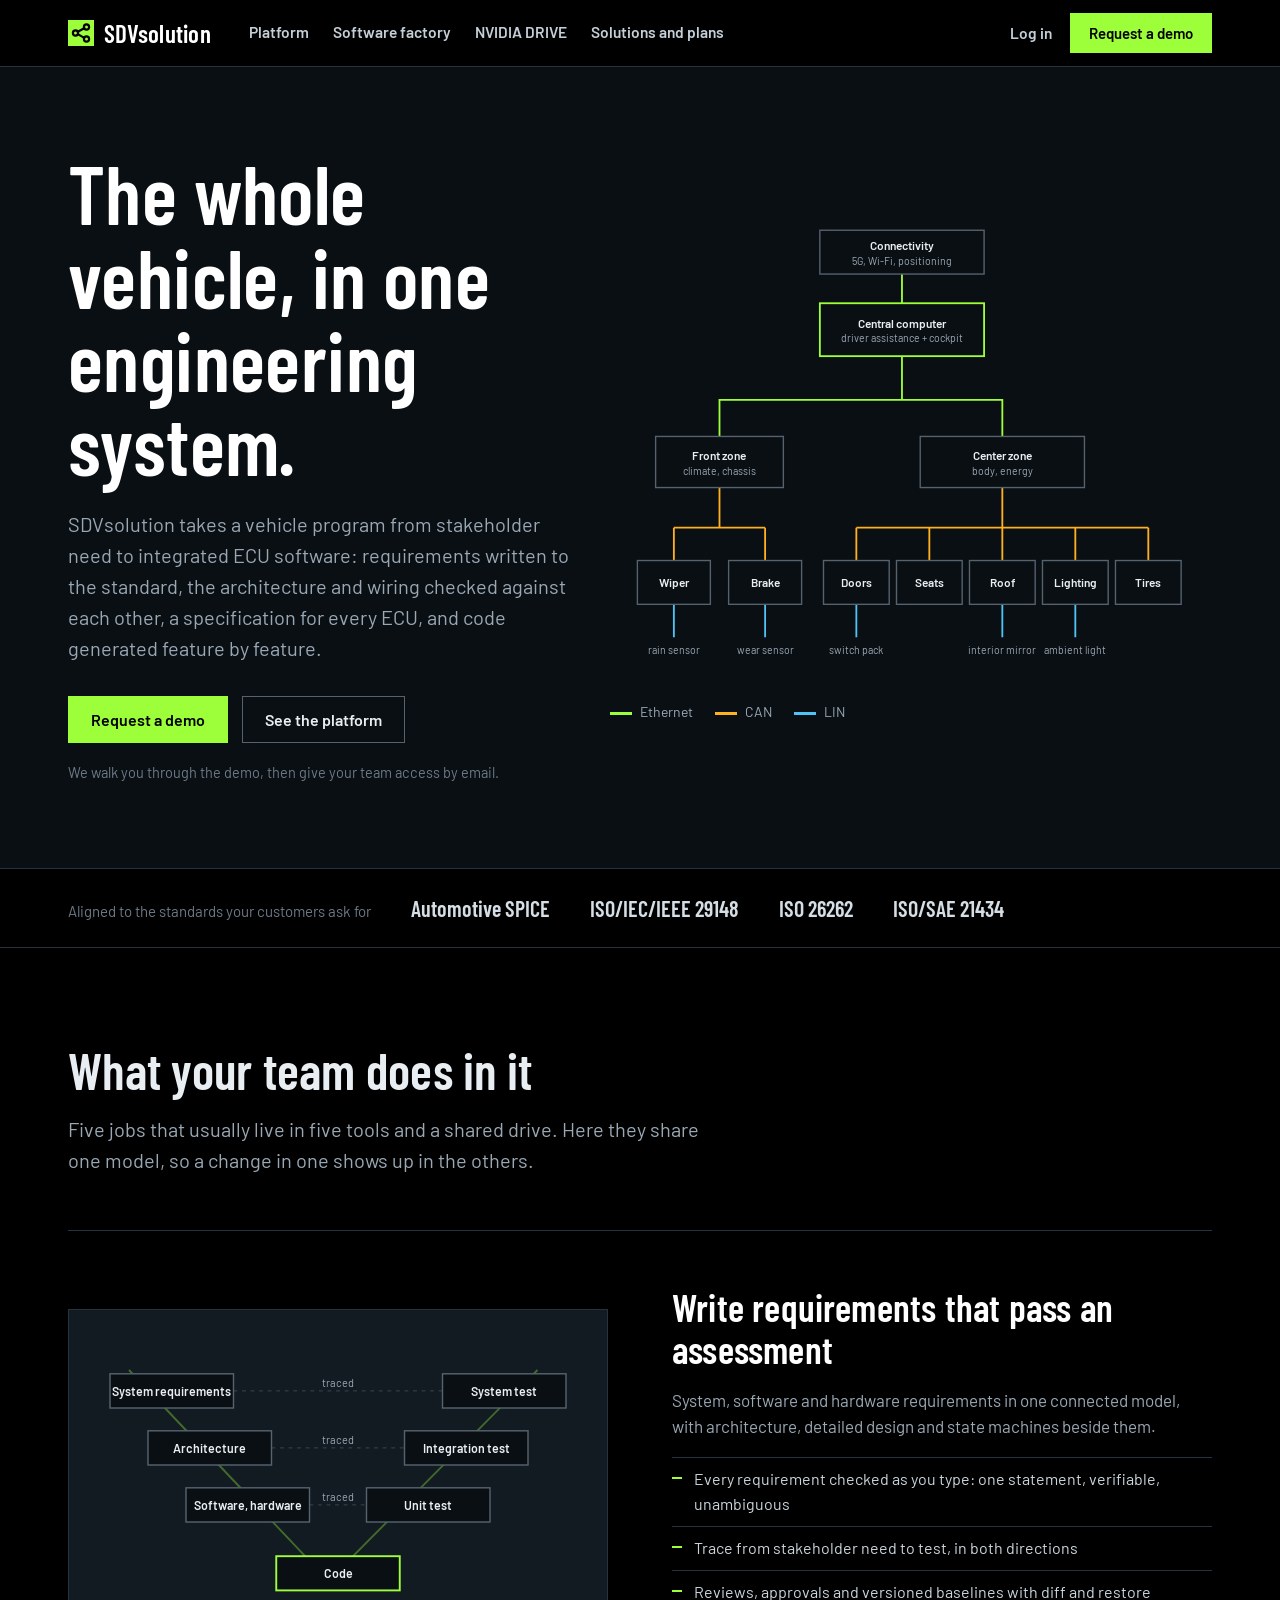
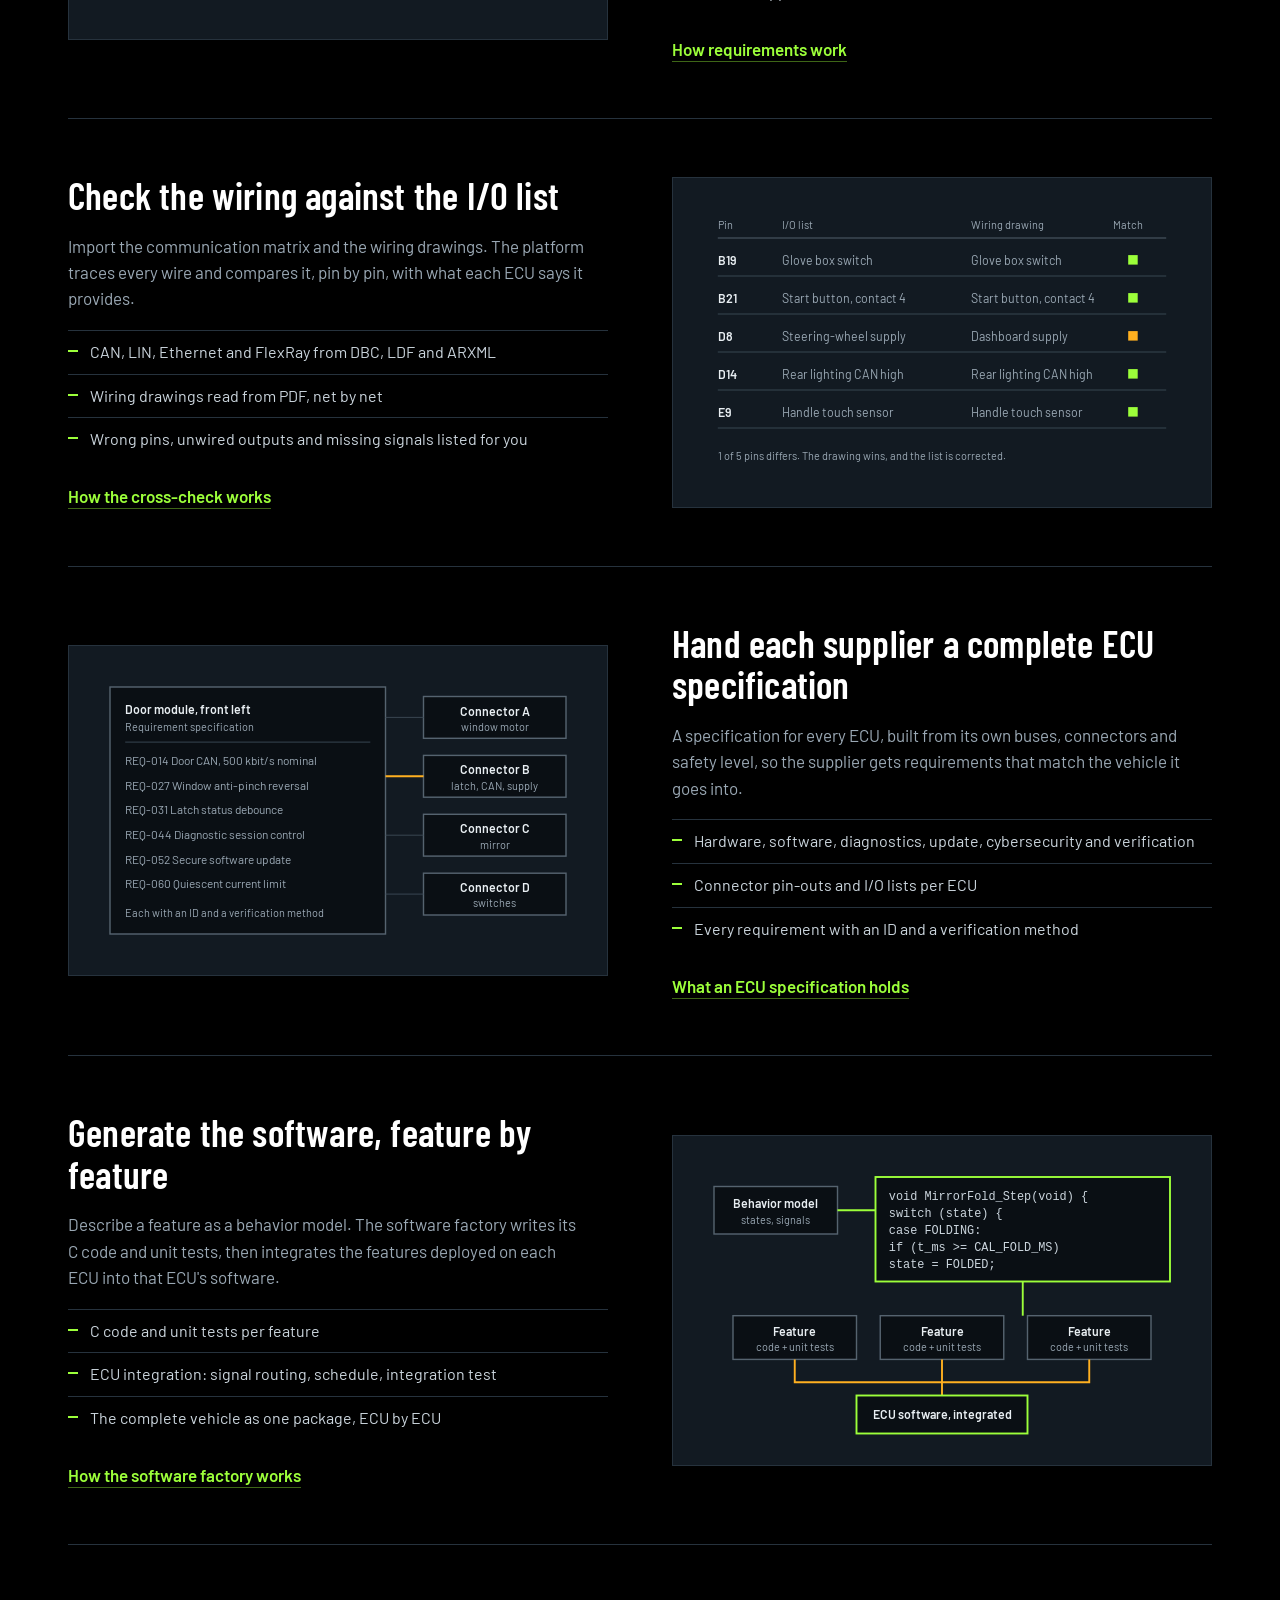
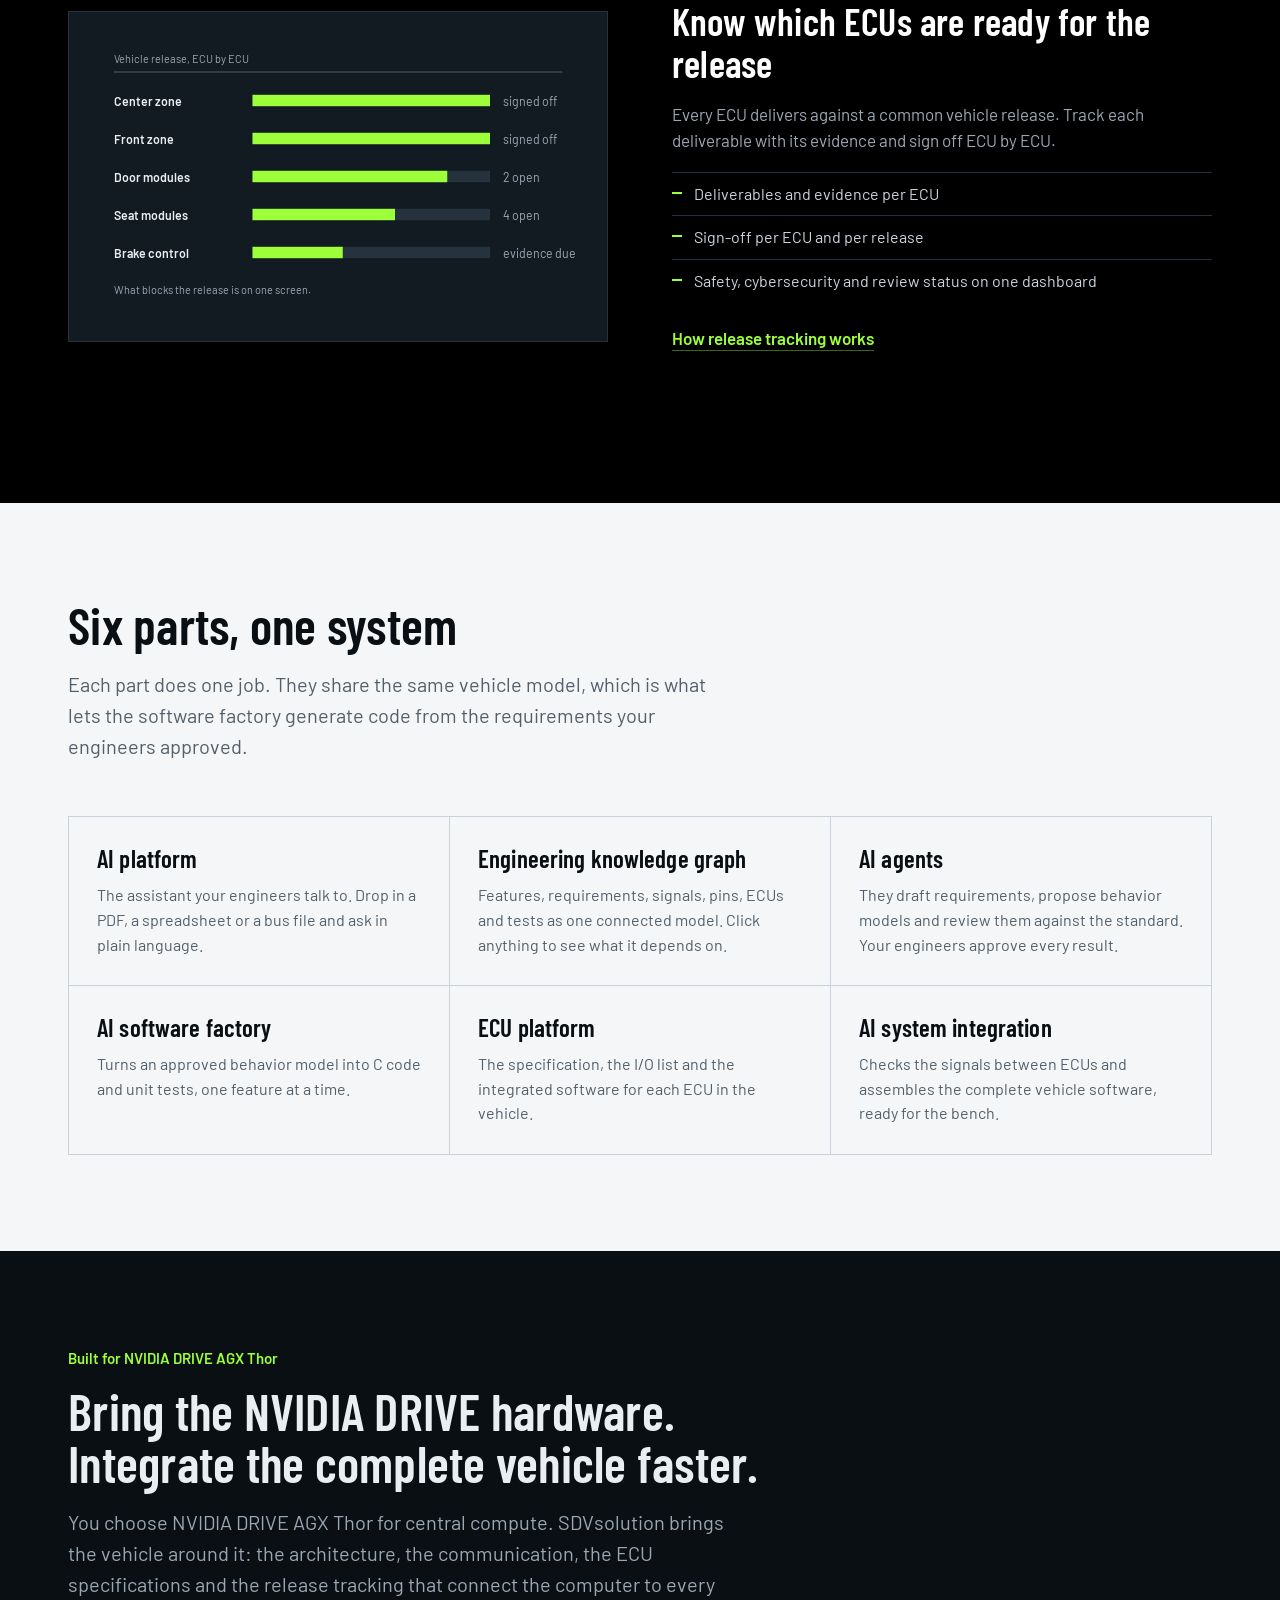
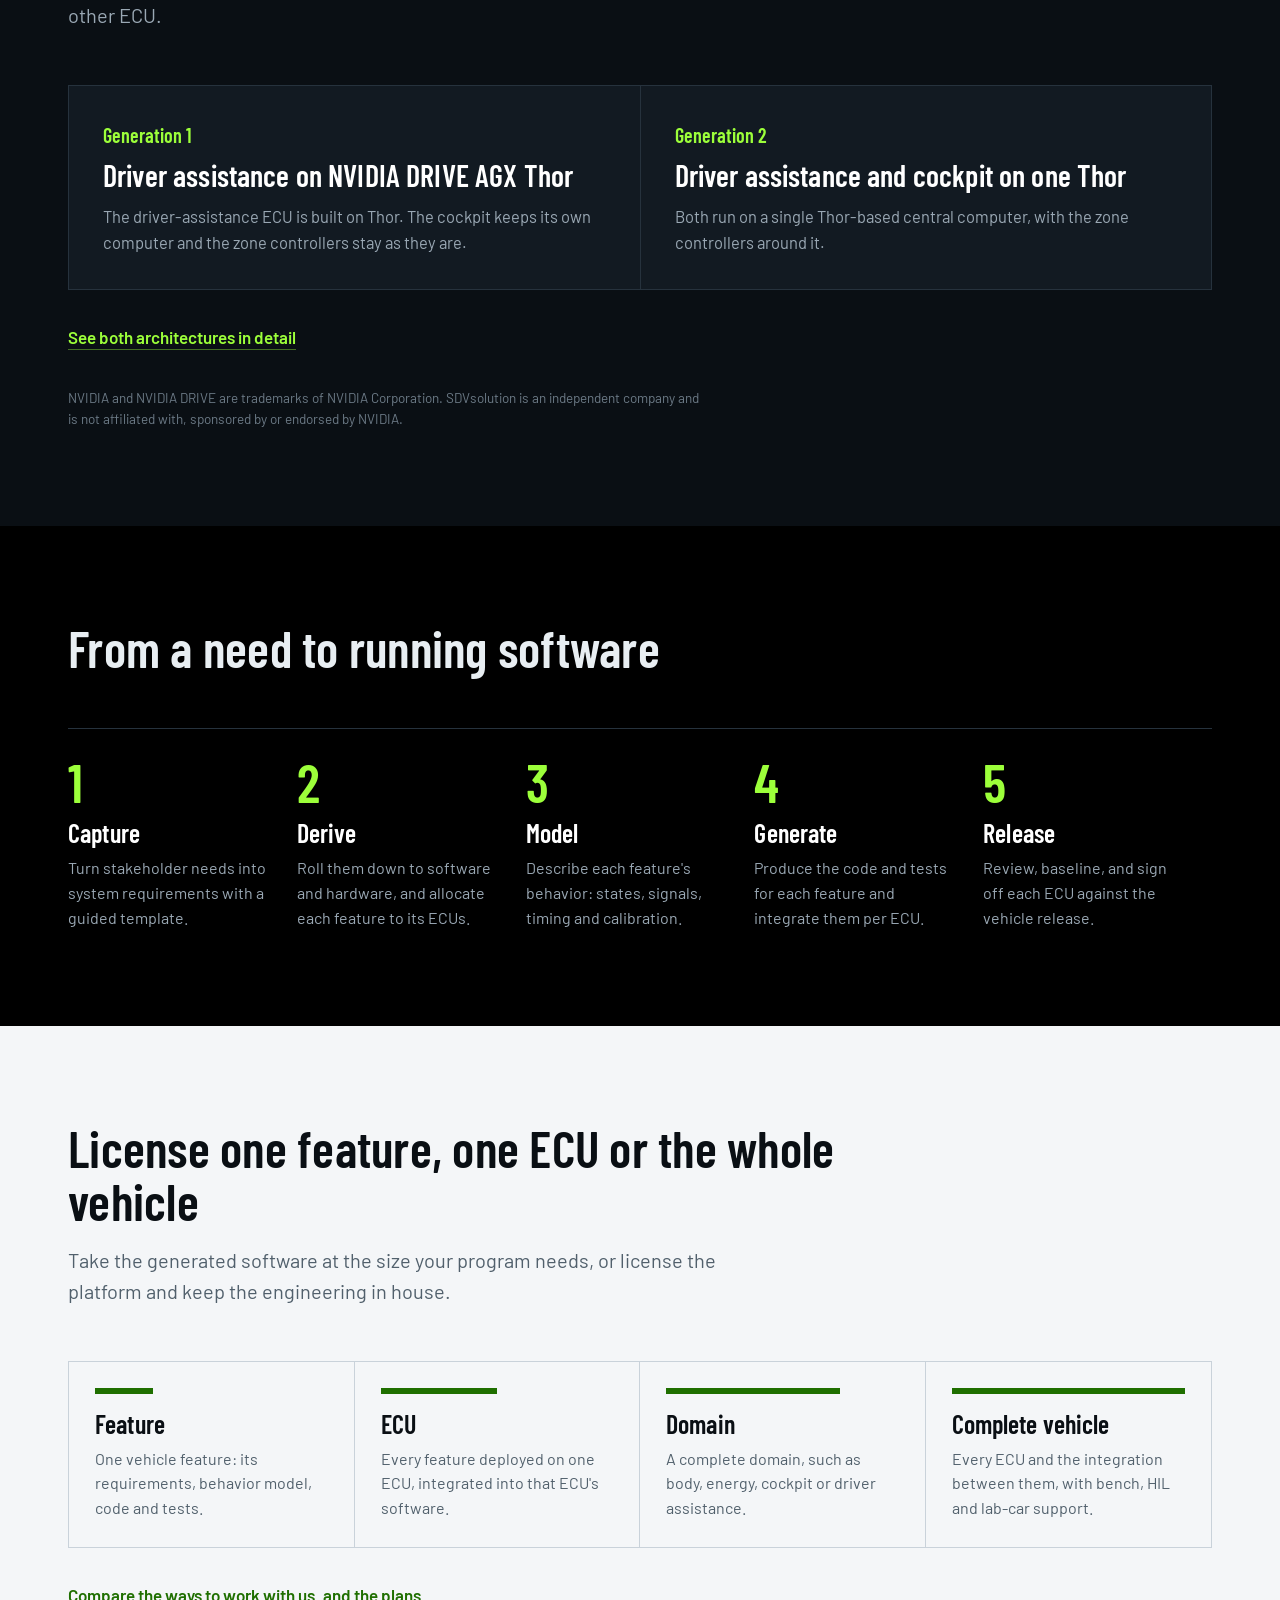
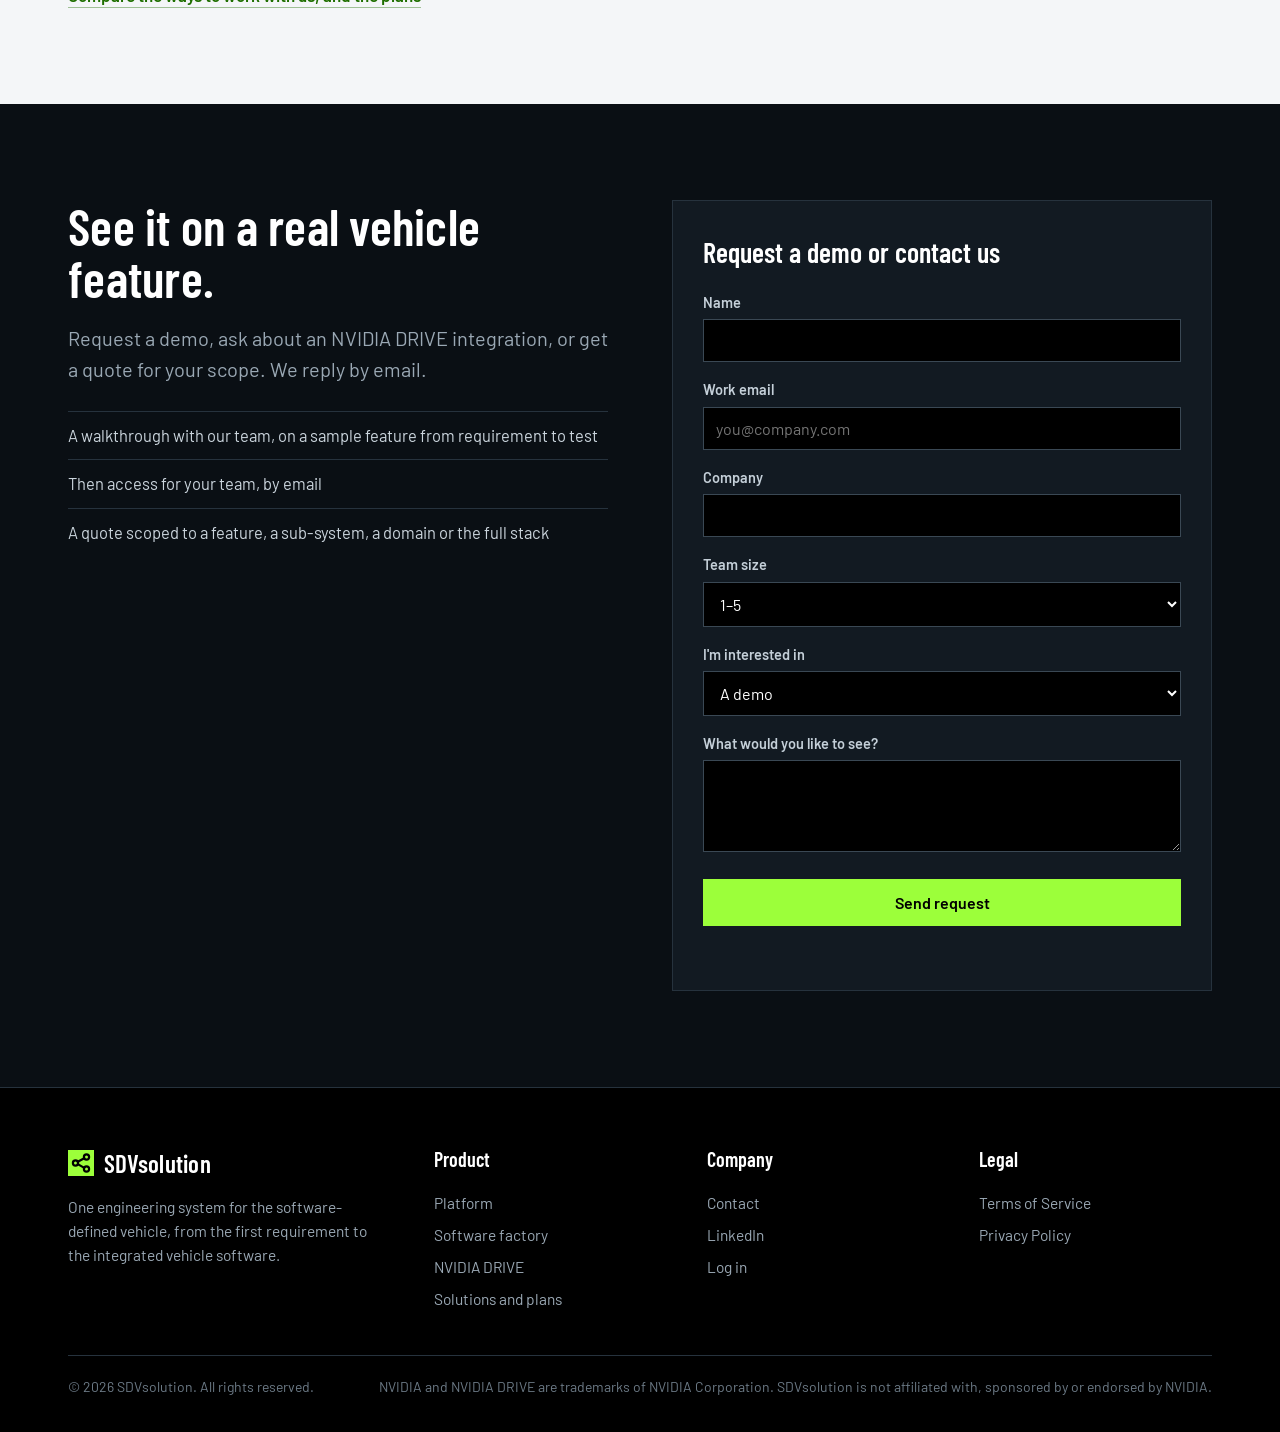
==== commit b047dcc6: "Open our own pages in the same window; topology with Connectivity above the central computer and the" ====
--- a/index.html
+++ b/index.html
@@ -12,29 +12,28 @@
 <body>
 <header class="top"><div class="wrap nav">
   <a class="brand" href="#top" ><svg width="26" height="26" viewBox="0 0 26 26" aria-hidden="true"><rect width="26" height="26" fill="#9CFF3A"/><g fill="none" stroke="#000" stroke-width="2.2" stroke-linecap="square"><circle cx="18.5" cy="7" r="2.6"/><circle cx="7.5" cy="13" r="2.6"/><circle cx="18.5" cy="19" r="2.6"/><path d="M9.8 11.8l6.4-3.6M9.8 14.2l6.4 3.6"/></g></svg>SDVsolution</a>
-  <nav class="navlinks" aria-label="Main"><a href="platform.html" target="_blank" rel="noopener">Platform</a><a href="software-factory.html" target="_blank" rel="noopener">Software factory</a><a href="nvidia-drive.html" target="_blank" rel="noopener">NVIDIA DRIVE</a><a href="solutions.html" target="_blank" rel="noopener">Solutions and plans</a></nav>
-  <div class="nav-cta"><a class="login" href="https://app.sdvsolution.com" target="_blank" rel="noopener">Log in</a><a class="btn btn-lime" href="#demo">Request a demo</a></div>
+  <nav class="navlinks" aria-label="Main"><a href="platform.html" >Platform</a><a href="software-factory.html" >Software factory</a><a href="nvidia-drive.html" >NVIDIA DRIVE</a><a href="solutions.html" >Solutions and plans</a></nav>
+  <div class="nav-cta"><a class="login" href="https://app.sdvsolution.com" >Log in</a><a class="btn btn-lime" href="#demo">Request a demo</a></div>
 </div></header>
 <a id="top"></a>
 <section class="hero"><div class="wrap">
   <div>
     <h1>The whole vehicle, in one engineering system.</h1>
     <p class="lead">SDVsolution takes a vehicle program from stakeholder need to integrated ECU software: requirements written to the standard, the architecture and wiring checked against each other, a specification for every ECU, and code generated feature by feature.</p>
-    <div class="cta"><a class="btn btn-lime" href="#demo">Request a demo</a><a class="btn btn-line" href="platform.html" target="_blank" rel="noopener">See the platform</a></div>
+    <div class="cta"><a class="btn btn-lime" href="#demo">Request a demo</a><a class="btn btn-line" href="platform.html" >See the platform</a></div>
     <p class="fine">We walk you through the demo, then give your team access by email.</p>
   </div>
-  <div><svg class="topo" viewBox="0 0 640 470" role="img" aria-label="Vehicle topology: a central computer connected by Ethernet to front, center and rear zone controllers, which reach door, seat, lighting and climate units over CAN and LIN.">
-  <path class="bus d-eth" d="M320 92V150M320 150H110V196M320 150V196M320 150H530V196"/>
-  <path class="bus b2 d-can" d="M110 252V300M60 300H160M60 300V336M160 300V336M320 252V300M250 300H390M250 300V336M320 300V336M390 300V336M530 252V300M480 300H580M480 300V336M580 300V336"/>
-  <path class="bus b3 d-lin" d="M60 384V420M160 384V420M250 384V420M390 384V420M480 384V420M580 384V420"/>
-  <rect class="d-core" x="230" y="34" width="180" height="58"/><text class="d-t" x="320.0" y="61.0" text-anchor="middle">Central computer</text><text class="d-s" x="320.0" y="77.0" text-anchor="middle">driver assistance + cockpit</text>
-  <rect class="d-box" x="40" y="196" width="140" height="56"/><text class="d-t" x="110.0" y="222.0" text-anchor="middle">Front zone</text><text class="d-s" x="110.0" y="238.0" text-anchor="middle">climate, chassis</text>
-  <rect class="d-box" x="250" y="196" width="140" height="56"/><text class="d-t" x="320.0" y="222.0" text-anchor="middle">Center zone</text><text class="d-s" x="320.0" y="238.0" text-anchor="middle">body, access, power</text>
-  <rect class="d-box" x="460" y="196" width="140" height="56"/><text class="d-t" x="530.0" y="222.0" text-anchor="middle">Rear zone</text><text class="d-s" x="530.0" y="238.0" text-anchor="middle">tailgate, trailer</text>
-  <rect class="d-box" x="20" y="336" width="80" height="48"/><text class="d-t" x="60.0" y="365.0" text-anchor="middle">Wiper</text><rect class="d-box" x="120" y="336" width="80" height="48"/><text class="d-t" x="160.0" y="365.0" text-anchor="middle">Brake</text>
-  <rect class="d-box" x="212" y="336" width="76" height="48"/><text class="d-t" x="250.0" y="365.0" text-anchor="middle">Doors</text><rect class="d-box" x="292" y="336" width="56" height="48"/><text class="d-t" x="320.0" y="365.0" text-anchor="middle">Seats</text><rect class="d-box" x="352" y="336" width="76" height="48"/><text class="d-t" x="390.0" y="365.0" text-anchor="middle">Roof</text>
-  <rect class="d-box" x="440" y="336" width="80" height="48"/><text class="d-t" x="480.0" y="365.0" text-anchor="middle">Lighting</text><rect class="d-box" x="540" y="336" width="80" height="48"/><text class="d-t" x="580.0" y="365.0" text-anchor="middle">Tires</text>
-  <g class="d-s" text-anchor="middle"><text x="60" y="438">rain sensor</text><text x="160" y="438">wear sensor</text><text x="250" y="438">switch pack</text><text x="390" y="438">mirror</text><text x="480" y="438">ambient light</text><text x="580" y="438">parking lock</text></g>
+  <div><svg class="topo" viewBox="0 0 660 520" role="img" aria-label="Vehicle topology: a connectivity unit above the central computer, which connects by Ethernet to the front zone and the center zone. The zones reach wiper, brake, door, seat, roof, lighting and tire units over CAN and LIN.">
+  <path class="bus d-eth" d="M320 68V100M320 158V206M320 206H120V246M320 206H430V246"/>
+  <path class="bus b2 d-can" d="M120 302V346M70 346H170M70 346V382M170 346V382M430 302V346M270 346H590M270 346V382M350 346V382M430 346V382M510 346V382M590 346V382"/>
+  <path class="bus b3 d-lin" d="M70 430V466M170 430V466M270 430V466M430 430V466M510 430V466"/>
+  <rect class="d-box" x="230" y="20" width="180" height="48"/><text class="d-t" x="320.0" y="42.0" text-anchor="middle">Connectivity</text><text class="d-s" x="320.0" y="58.0" text-anchor="middle">5G, Wi-Fi, positioning</text>
+  <rect class="d-core" x="230" y="100" width="180" height="58"/><text class="d-t" x="320.0" y="127.0" text-anchor="middle">Central computer</text><text class="d-s" x="320.0" y="143.0" text-anchor="middle">driver assistance + cockpit</text>
+  <rect class="d-box" x="50" y="246" width="140" height="56"/><text class="d-t" x="120.0" y="272.0" text-anchor="middle">Front zone</text><text class="d-s" x="120.0" y="288.0" text-anchor="middle">climate, chassis</text>
+  <rect class="d-box" x="340" y="246" width="180" height="56"/><text class="d-t" x="430.0" y="272.0" text-anchor="middle">Center zone</text><text class="d-s" x="430.0" y="288.0" text-anchor="middle">body, energy</text>
+  <rect class="d-box" x="30" y="382" width="80" height="48"/><text class="d-t" x="70.0" y="411.0" text-anchor="middle">Wiper</text><rect class="d-box" x="130" y="382" width="80" height="48"/><text class="d-t" x="170.0" y="411.0" text-anchor="middle">Brake</text>
+  <rect class="d-box" x="234" y="382" width="72" height="48"/><text class="d-t" x="270.0" y="411.0" text-anchor="middle">Doors</text><rect class="d-box" x="314" y="382" width="72" height="48"/><text class="d-t" x="350.0" y="411.0" text-anchor="middle">Seats</text><rect class="d-box" x="394" y="382" width="72" height="48"/><text class="d-t" x="430.0" y="411.0" text-anchor="middle">Roof</text><rect class="d-box" x="474" y="382" width="72" height="48"/><text class="d-t" x="510.0" y="411.0" text-anchor="middle">Lighting</text><rect class="d-box" x="554" y="382" width="72" height="48"/><text class="d-t" x="590.0" y="411.0" text-anchor="middle">Tires</text>
+  <g class="d-s" text-anchor="middle"><text x="70" y="484">rain sensor</text><text x="170" y="484">wear sensor</text><text x="270" y="484">switch pack</text><text x="430" y="484">interior mirror</text><text x="510" y="484">ambient light</text></g>
 </svg>
 <div class="legend"><span><i style="background:var(--lime)"></i>Ethernet</span><span><i style="background:var(--can)"></i>CAN</span><span><i style="background:var(--lin)"></i>LIN</span></div></div>
 </div></section>
@@ -51,7 +50,7 @@
   <rect class="d-box" x="100" y="164" width="130" height="36"/><text class="d-t" x="165.0" y="187.0" text-anchor="middle">Software, hardware</text><rect class="d-box" x="290" y="164" width="130" height="36"/><text class="d-t" x="355.0" y="187.0" text-anchor="middle">Unit test</text>
   <rect class="d-core" x="195" y="236" width="130" height="36"/><text class="d-t" x="260.0" y="259.0" text-anchor="middle">Code</text>
   <g class="d-s" text-anchor="middle"><text x="260" y="58">traced</text><text x="260" y="118">traced</text><text x="260" y="178">traced</text></g>
-</svg></figure><div><h3>Write requirements that pass an assessment</h3><p>System, software and hardware requirements in one connected model, with architecture, detailed design and state machines beside them.</p><ul><li>Every requirement checked as you type: one statement, verifiable, unambiguous</li><li>Trace from stakeholder need to test, in both directions</li><li>Reviews, approvals and versioned baselines with diff and restore</li></ul><a class="more" href="platform.html#requirements" target="_blank" rel="noopener">How requirements work</a></div></div>
+</svg></figure><div><h3>Write requirements that pass an assessment</h3><p>System, software and hardware requirements in one connected model, with architecture, detailed design and state machines beside them.</p><ul><li>Every requirement checked as you type: one statement, verifiable, unambiguous</li><li>Trace from stakeholder need to test, in both directions</li><li>Reviews, approvals and versioned baselines with diff and restore</li></ul><a class="more" href="platform.html#requirements" >How requirements work</a></div></div>
   <div class="row flip"><figure class="art"><svg viewBox="0 0 520 300" role="img" aria-label="A pin table comparing the I/O list with the wiring drawing, pin by pin. One pin is flagged because the drawing puts the signal on a different pin.">
   <text class="d-s" x="24" y="30">Pin</text><text class="d-s" x="92" y="30">I/O list</text><text class="d-s" x="290" y="30">Wiring drawing</text><text class="d-s" x="440" y="30">Match</text>
   <path d="M24 40H496" stroke="#55636f" fill="none"/>
@@ -61,7 +60,7 @@
   <text class="d-t" x="24" y="188">D14</text><text class="d-s" x="92" y="188" style="font-size:13px">Rear lighting CAN high</text><text class="d-s" x="290" y="188" style="font-size:13px">Rear lighting CAN high</text><rect class="d-ok" x="456" y="178" width="10" height="10"/><path class="d-thin" d="M24 200H496"/>
   <text class="d-t" x="24" y="228">E9</text><text class="d-s" x="92" y="228" style="font-size:13px">Handle touch sensor</text><text class="d-s" x="290" y="228" style="font-size:13px">Handle touch sensor</text><rect class="d-ok" x="456" y="218" width="10" height="10"/><path class="d-thin" d="M24 240H496"/>
   <text class="d-s" x="24" y="274">1 of 5 pins differs. The drawing wins, and the list is corrected.</text>
-</svg></figure><div><h3>Check the wiring against the I/O list</h3><p>Import the communication matrix and the wiring drawings. The platform traces every wire and compares it, pin by pin, with what each ECU says it provides.</p><ul><li>CAN, LIN, Ethernet and FlexRay from DBC, LDF and ARXML</li><li>Wiring drawings read from PDF, net by net</li><li>Wrong pins, unwired outputs and missing signals listed for you</li></ul><a class="more" href="platform.html#architecture" target="_blank" rel="noopener">How the cross-check works</a></div></div>
+</svg></figure><div><h3>Check the wiring against the I/O list</h3><p>Import the communication matrix and the wiring drawings. The platform traces every wire and compares it, pin by pin, with what each ECU says it provides.</p><ul><li>CAN, LIN, Ethernet and FlexRay from DBC, LDF and ARXML</li><li>Wiring drawings read from PDF, net by net</li><li>Wrong pins, unwired outputs and missing signals listed for you</li></ul><a class="more" href="platform.html#architecture" >How the cross-check works</a></div></div>
   <div class="row"><figure class="art"><svg viewBox="0 0 520 300" role="img" aria-label="An ECU specification sheet with numbered requirements, each with a verification method, next to the ECU's connectors and buses.">
   <rect class="d-box" x="20" y="20" width="290" height="260"/>
   <text class="d-t" x="36" y="48">Door module, front left</text><text class="d-s" x="36" y="66">Requirement specification</text>
@@ -70,7 +69,7 @@
   <g class="d-s"><text x="36" y="262">Each with an ID and a verification method</text></g>
   <rect class="d-box" x="350" y="30" width="150" height="44"/><text class="d-t" x="425.0" y="50.0" text-anchor="middle">Connector A</text><text class="d-s" x="425.0" y="66.0" text-anchor="middle">window motor</text><rect class="d-box" x="350" y="92" width="150" height="44"/><text class="d-t" x="425.0" y="112.0" text-anchor="middle">Connector B</text><text class="d-s" x="425.0" y="128.0" text-anchor="middle">latch, CAN, supply</text><rect class="d-box" x="350" y="154" width="150" height="44"/><text class="d-t" x="425.0" y="174.0" text-anchor="middle">Connector C</text><text class="d-s" x="425.0" y="190.0" text-anchor="middle">mirror</text><rect class="d-box" x="350" y="216" width="150" height="44"/><text class="d-t" x="425.0" y="236.0" text-anchor="middle">Connector D</text><text class="d-s" x="425.0" y="252.0" text-anchor="middle">switches</text>
   <path class="d-wire d-can" d="M310 114H350"/><path class="d-thin" d="M310 52H350M310 176H350M310 238H350"/>
-</svg></figure><div><h3>Hand each supplier a complete ECU specification</h3><p>A specification for every ECU, built from its own buses, connectors and safety level, so the supplier gets requirements that match the vehicle it goes into.</p><ul><li>Hardware, software, diagnostics, update, cybersecurity and verification</li><li>Connector pin-outs and I/O lists per ECU</li><li>Every requirement with an ID and a verification method</li></ul><a class="more" href="platform.html#ecu" target="_blank" rel="noopener">What an ECU specification holds</a></div></div>
+</svg></figure><div><h3>Hand each supplier a complete ECU specification</h3><p>A specification for every ECU, built from its own buses, connectors and safety level, so the supplier gets requirements that match the vehicle it goes into.</p><ul><li>Hardware, software, diagnostics, update, cybersecurity and verification</li><li>Connector pin-outs and I/O lists per ECU</li><li>Every requirement with an ID and a verification method</li></ul><a class="more" href="platform.html#ecu" >What an ECU specification holds</a></div></div>
   <div class="row flip"><figure class="art"><svg viewBox="0 0 520 300" role="img" aria-label="A behavior model becomes C code and unit tests for one feature. The features deployed on one ECU are integrated into that ECU's software, and the ECUs into the vehicle package.">
   <rect class="d-box" x="20" y="30" width="130" height="50"/><text class="d-t" x="85.0" y="53.0" text-anchor="middle">Behavior model</text><text class="d-s" x="85.0" y="69.0" text-anchor="middle">states, signals</text>
   <path class="d-wire d-eth" d="M150 55H190"/>
@@ -80,12 +79,12 @@
   <rect class="d-box" x="40" y="166" width="130" height="46"/><text class="d-t" x="105.0" y="187.0" text-anchor="middle">Feature</text><text class="d-s" x="105.0" y="203.0" text-anchor="middle">code + unit tests</text><rect class="d-box" x="195" y="166" width="130" height="46"/><text class="d-t" x="260.0" y="187.0" text-anchor="middle">Feature</text><text class="d-s" x="260.0" y="203.0" text-anchor="middle">code + unit tests</text><rect class="d-box" x="350" y="166" width="130" height="46"/><text class="d-t" x="415.0" y="187.0" text-anchor="middle">Feature</text><text class="d-s" x="415.0" y="203.0" text-anchor="middle">code + unit tests</text>
   <path class="d-wire d-can" d="M105 212V236H415V212M260 212V236M260 236V250"/>
   <rect class="d-core" x="170" y="250" width="180" height="40"/><text class="d-t" x="260.0" y="275.0" text-anchor="middle">ECU software, integrated</text>
-</svg></figure><div><h3>Generate the software, feature by feature</h3><p>Describe a feature as a behavior model. The software factory writes its C code and unit tests, then integrates the features deployed on each ECU into that ECU's software.</p><ul><li>C code and unit tests per feature</li><li>ECU integration: signal routing, schedule, integration test</li><li>The complete vehicle as one package, ECU by ECU</li></ul><a class="more" href="software-factory.html" target="_blank" rel="noopener">How the software factory works</a></div></div>
+</svg></figure><div><h3>Generate the software, feature by feature</h3><p>Describe a feature as a behavior model. The software factory writes its C code and unit tests, then integrates the features deployed on each ECU into that ECU's software.</p><ul><li>C code and unit tests per feature</li><li>ECU integration: signal routing, schedule, integration test</li><li>The complete vehicle as one package, ECU by ECU</li></ul><a class="more" href="software-factory.html" >How the software factory works</a></div></div>
   <div class="row"><figure class="art"><svg viewBox="0 0 520 300" role="img" aria-label="A release board listing each ECU with how much of its software delivery is signed off for the vehicle release.">
   <text class="d-s" x="24" y="30">Vehicle release, ECU by ECU</text><path d="M24 40H496" stroke="#55636f" fill="none"/>
   <text class="d-t" x="24" y="76">Center zone</text><rect x="170" y="64" width="250" height="12" fill="#26323D"/><rect class="d-ok" x="170" y="64" width="250" height="12"/><text class="d-s" x="434" y="76" style="font-size:13px">signed off</text><text class="d-t" x="24" y="116">Front zone</text><rect x="170" y="104" width="250" height="12" fill="#26323D"/><rect class="d-ok" x="170" y="104" width="250" height="12"/><text class="d-s" x="434" y="116" style="font-size:13px">signed off</text><text class="d-t" x="24" y="156">Door modules</text><rect x="170" y="144" width="250" height="12" fill="#26323D"/><rect class="d-ok" x="170" y="144" width="205" height="12"/><text class="d-s" x="434" y="156" style="font-size:13px">2 open</text><text class="d-t" x="24" y="196">Seat modules</text><rect x="170" y="184" width="250" height="12" fill="#26323D"/><rect class="d-ok" x="170" y="184" width="150" height="12"/><text class="d-s" x="434" y="196" style="font-size:13px">4 open</text><text class="d-t" x="24" y="236">Brake control</text><rect x="170" y="224" width="250" height="12" fill="#26323D"/><rect class="d-ok" x="170" y="224" width="95" height="12"/><text class="d-s" x="434" y="236" style="font-size:13px">evidence due</text>
   <text class="d-s" x="24" y="274">What blocks the release is on one screen.</text>
-</svg></figure><div><h3>Know which ECUs are ready for the release</h3><p>Every ECU delivers against a common vehicle release. Track each deliverable with its evidence and sign off ECU by ECU.</p><ul><li>Deliverables and evidence per ECU</li><li>Sign-off per ECU and per release</li><li>Safety, cybersecurity and review status on one dashboard</li></ul><a class="more" href="platform.html#release" target="_blank" rel="noopener">How release tracking works</a></div></div>
+</svg></figure><div><h3>Know which ECUs are ready for the release</h3><p>Every ECU delivers against a common vehicle release. Track each deliverable with its evidence and sign off ECU by ECU.</p><ul><li>Deliverables and evidence per ECU</li><li>Sign-off per ECU and per release</li><li>Safety, cybersecurity and review status on one dashboard</li></ul><a class="more" href="platform.html#release" >How release tracking works</a></div></div>
 </div></section>
 
 <section class="band on-paper" id="parts"><div class="wrap">
@@ -106,7 +105,7 @@
     <div class="gen"><div class="tag">Generation 1</div><h3>Driver assistance on NVIDIA DRIVE AGX Thor</h3><p>The driver-assistance ECU is built on Thor. The cockpit keeps its own computer and the zone controllers stay as they are.</p></div>
     <div class="gen"><div class="tag">Generation 2</div><h3>Driver assistance and cockpit on one Thor</h3><p>Both run on a single Thor-based central computer, with the zone controllers around it.</p></div>
   </div>
-  <p style="margin-top:34px"><a class="more" href="nvidia-drive.html" target="_blank" rel="noopener">See both architectures in detail</a></p>
+  <p style="margin-top:34px"><a class="more" href="nvidia-drive.html" >See both architectures in detail</a></p>
   <p class="legal">NVIDIA and NVIDIA DRIVE are trademarks of NVIDIA Corporation. SDVsolution is an independent company and is not affiliated with, sponsored by or endorsed by NVIDIA.</p>
 </div></section>
 
@@ -129,7 +128,7 @@
     <div class="scope"><div class="bar" style="width:75%"></div><h3>Domain</h3><p>A complete domain, such as body, energy, cockpit or driver assistance.</p></div>
     <div class="scope"><div class="bar" style="width:100%"></div><h3>Complete vehicle</h3><p>Every ECU and the integration between them, with bench, HIL and lab-car support.</p></div>
   </div>
-  <p style="margin-top:34px"><a class="more" href="solutions.html" target="_blank" rel="noopener">Compare the ways to work with us, and the plans</a></p>
+  <p style="margin-top:34px"><a class="more" href="solutions.html" >Compare the ways to work with us, and the plans</a></p>
 </div></section>
 <section class="band band-ink" id="demo"><div class="wrap contact">
   <div>
@@ -158,9 +157,9 @@
 <footer><div class="wrap">
   <div class="fgrid">
     <div><div class="brand" style="margin-bottom:12px"><svg width="26" height="26" viewBox="0 0 26 26" aria-hidden="true"><rect width="26" height="26" fill="#9CFF3A"/><g fill="none" stroke="#000" stroke-width="2.2" stroke-linecap="square"><circle cx="18.5" cy="7" r="2.6"/><circle cx="7.5" cy="13" r="2.6"/><circle cx="18.5" cy="19" r="2.6"/><path d="M9.8 11.8l6.4-3.6M9.8 14.2l6.4 3.6"/></g></svg>SDVsolution</div><p style="max-width:34ch">One engineering system for the software-defined vehicle, from the first requirement to the integrated vehicle software.</p></div>
-    <div><h4>Product</h4><a href="platform.html" target="_blank" rel="noopener">Platform</a><a href="software-factory.html" target="_blank" rel="noopener">Software factory</a><a href="nvidia-drive.html" target="_blank" rel="noopener">NVIDIA DRIVE</a><a href="solutions.html" target="_blank" rel="noopener">Solutions and plans</a></div>
-    <div><h4>Company</h4><a href="#demo">Contact</a><a href="https://www.linkedin.com/company/sdvsolution/" target="_blank" rel="noopener">LinkedIn</a><a href="https://app.sdvsolution.com" target="_blank" rel="noopener">Log in</a></div>
-    <div><h4>Legal</h4><a href="terms.html" target="_blank" rel="noopener">Terms of Service</a><a href="privacy.html" target="_blank" rel="noopener">Privacy Policy</a></div>
+    <div><h4>Product</h4><a href="platform.html" >Platform</a><a href="software-factory.html" >Software factory</a><a href="nvidia-drive.html" >NVIDIA DRIVE</a><a href="solutions.html" >Solutions and plans</a></div>
+    <div><h4>Company</h4><a href="#demo">Contact</a><a href="https://www.linkedin.com/company/sdvsolution/" target="_blank" rel="noopener">LinkedIn</a><a href="https://app.sdvsolution.com" >Log in</a></div>
+    <div><h4>Legal</h4><a href="terms.html" >Terms of Service</a><a href="privacy.html" >Privacy Policy</a></div>
   </div>
   <div class="fbot"><span>© 2026 SDVsolution. All rights reserved.</span><span>NVIDIA and NVIDIA DRIVE are trademarks of NVIDIA Corporation. SDVsolution is not affiliated with, sponsored by or endorsed by NVIDIA.</span></div>
 </div></footer>
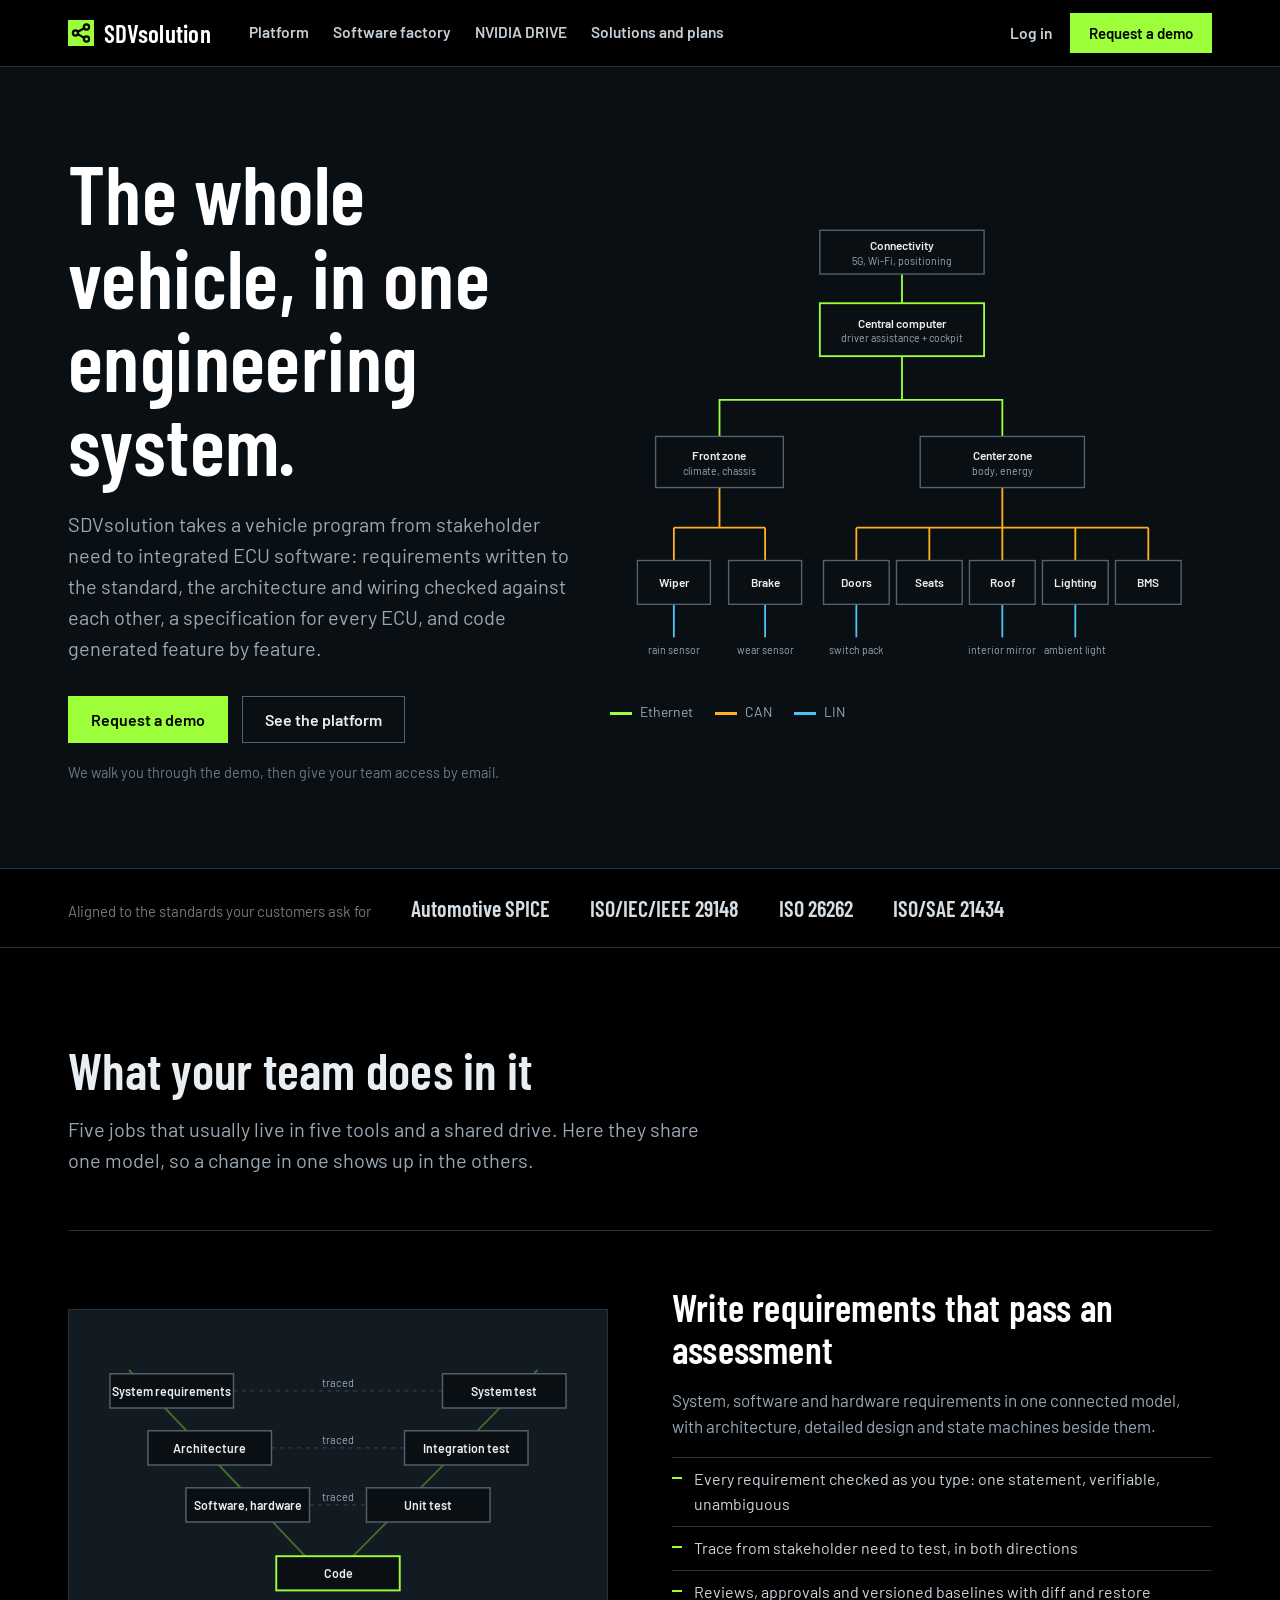
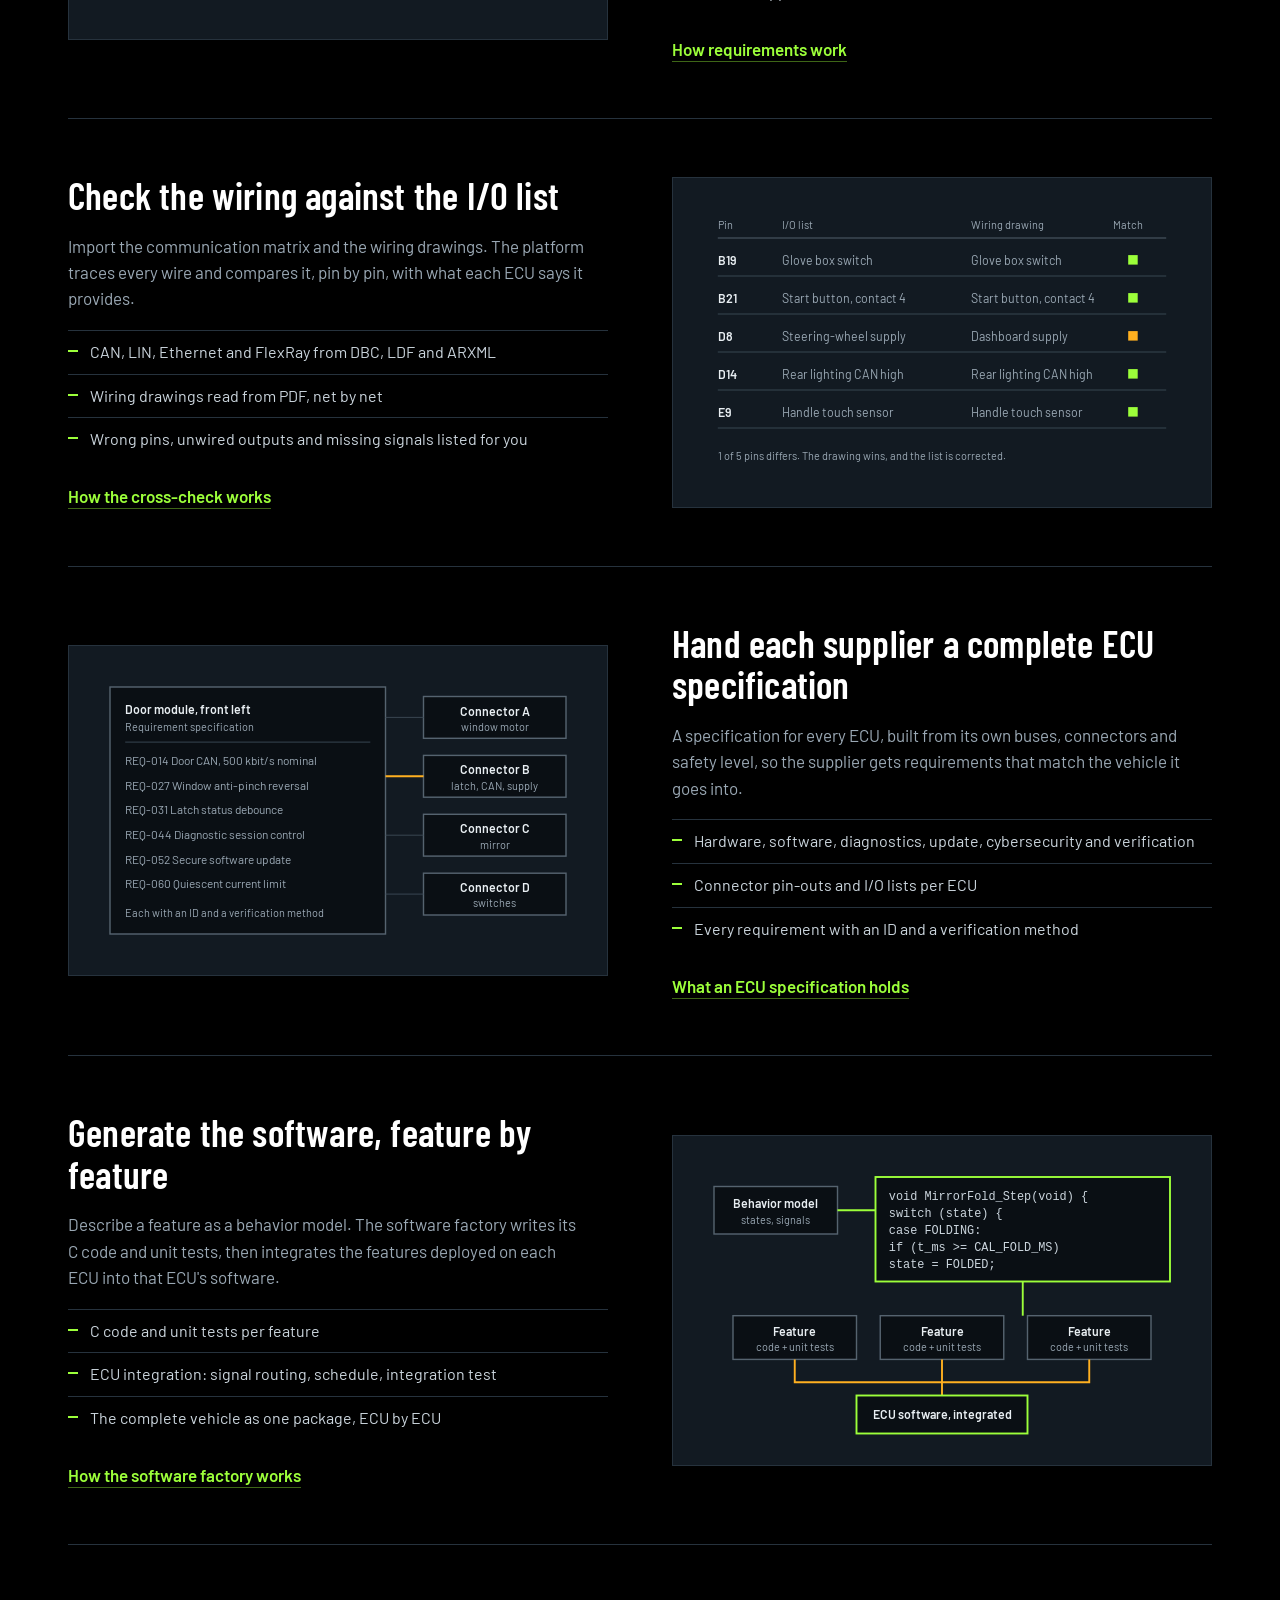
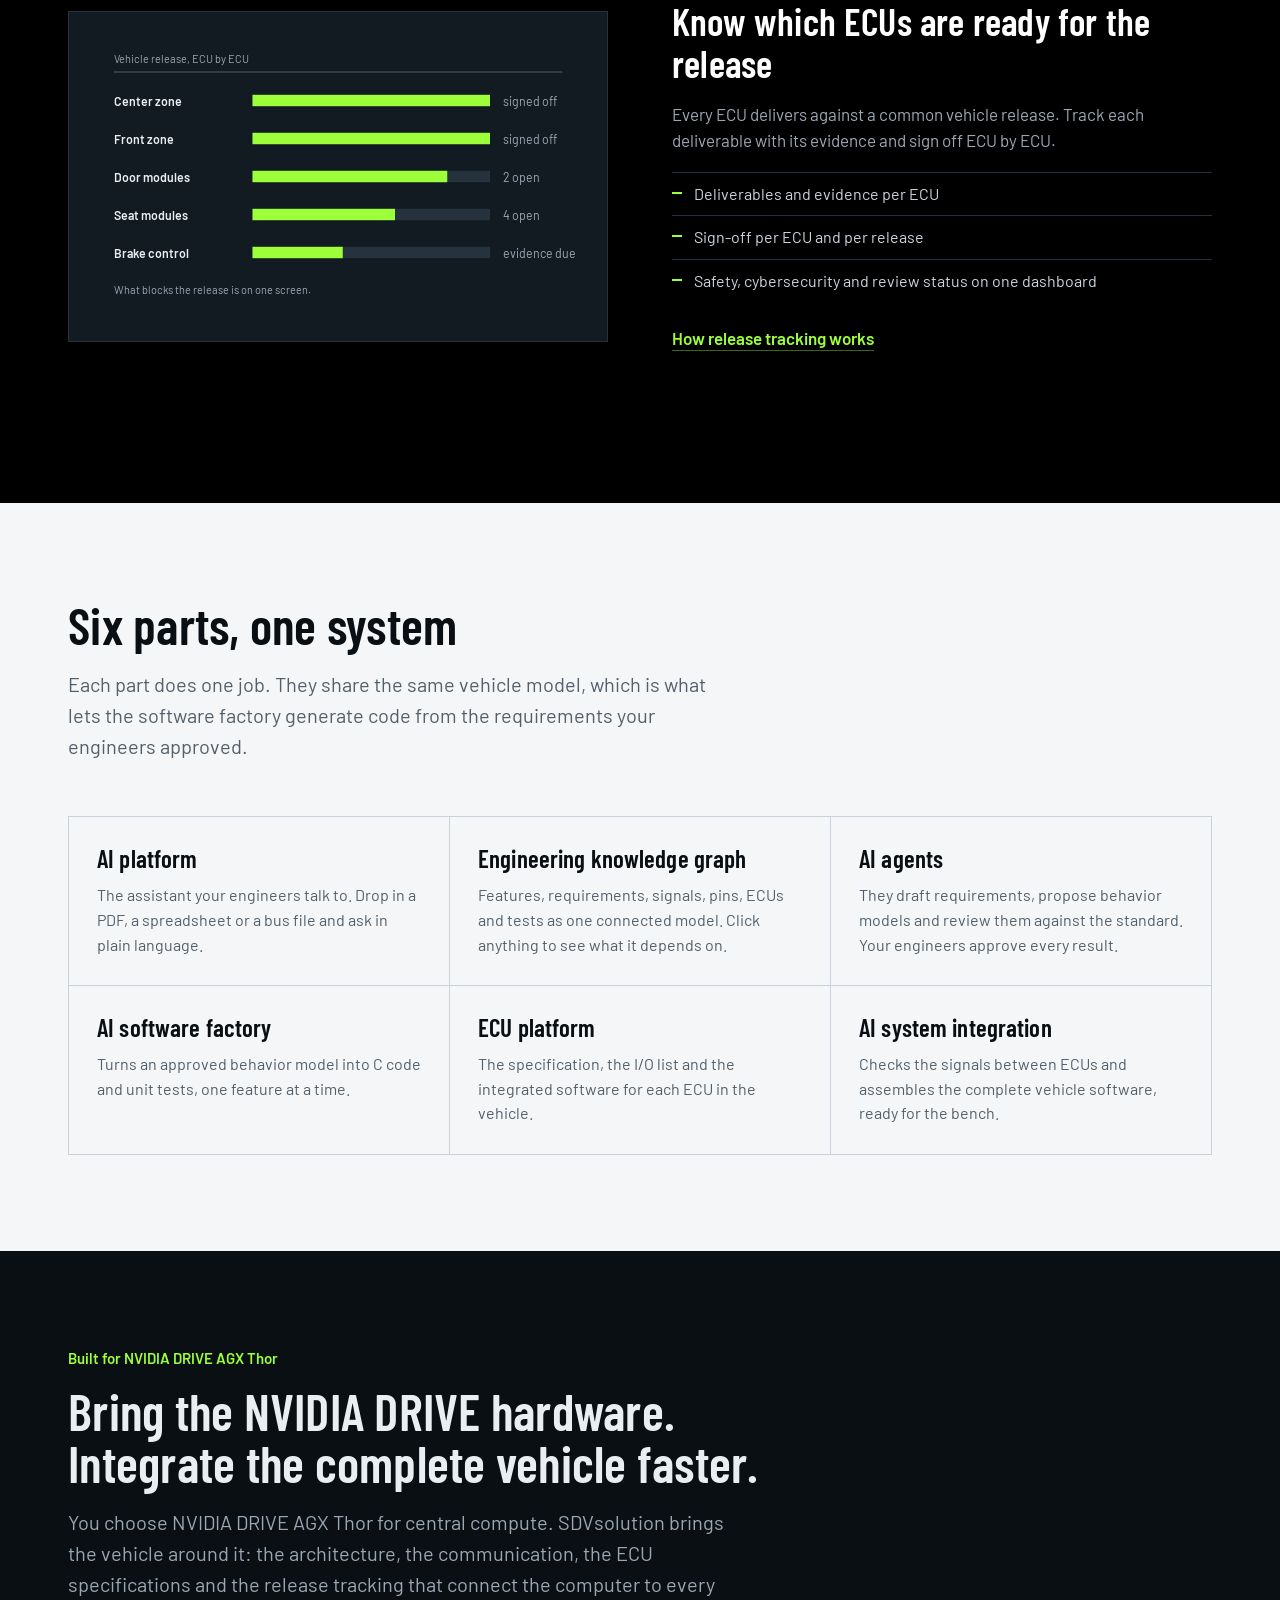
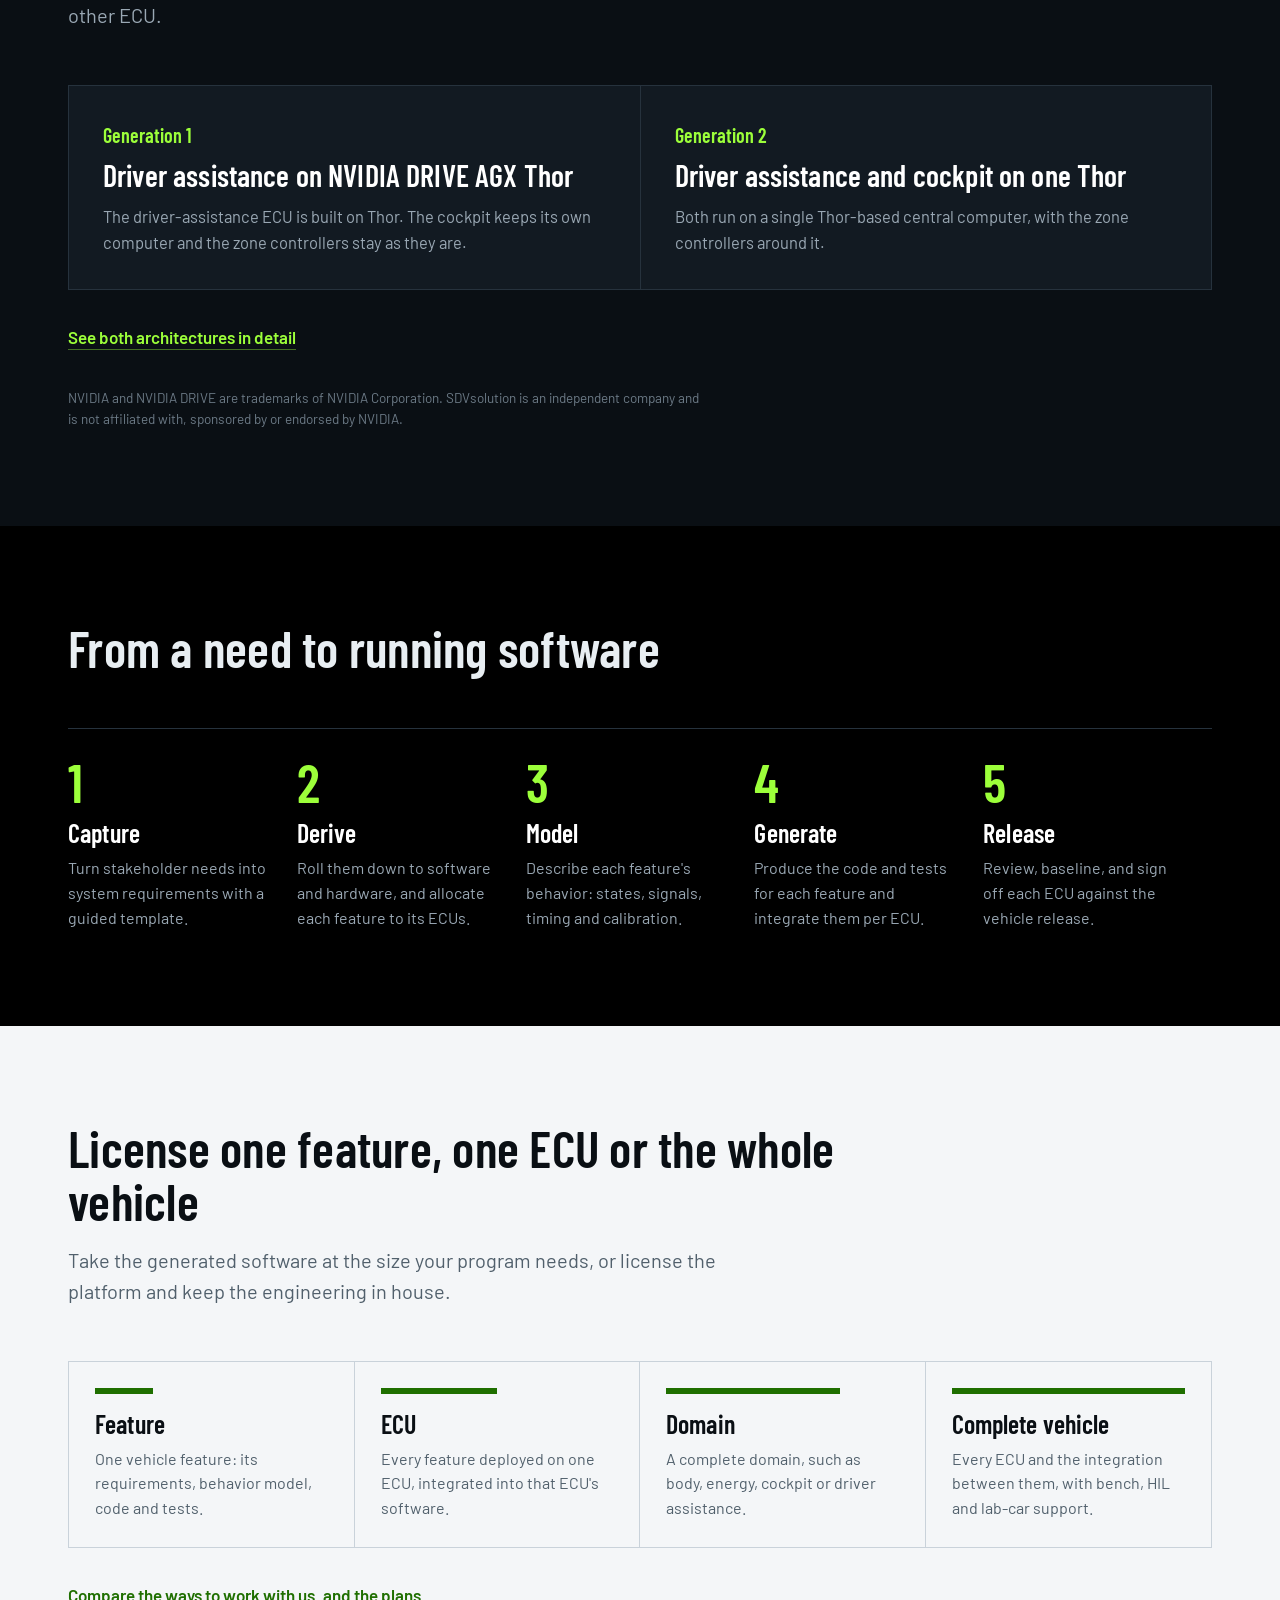
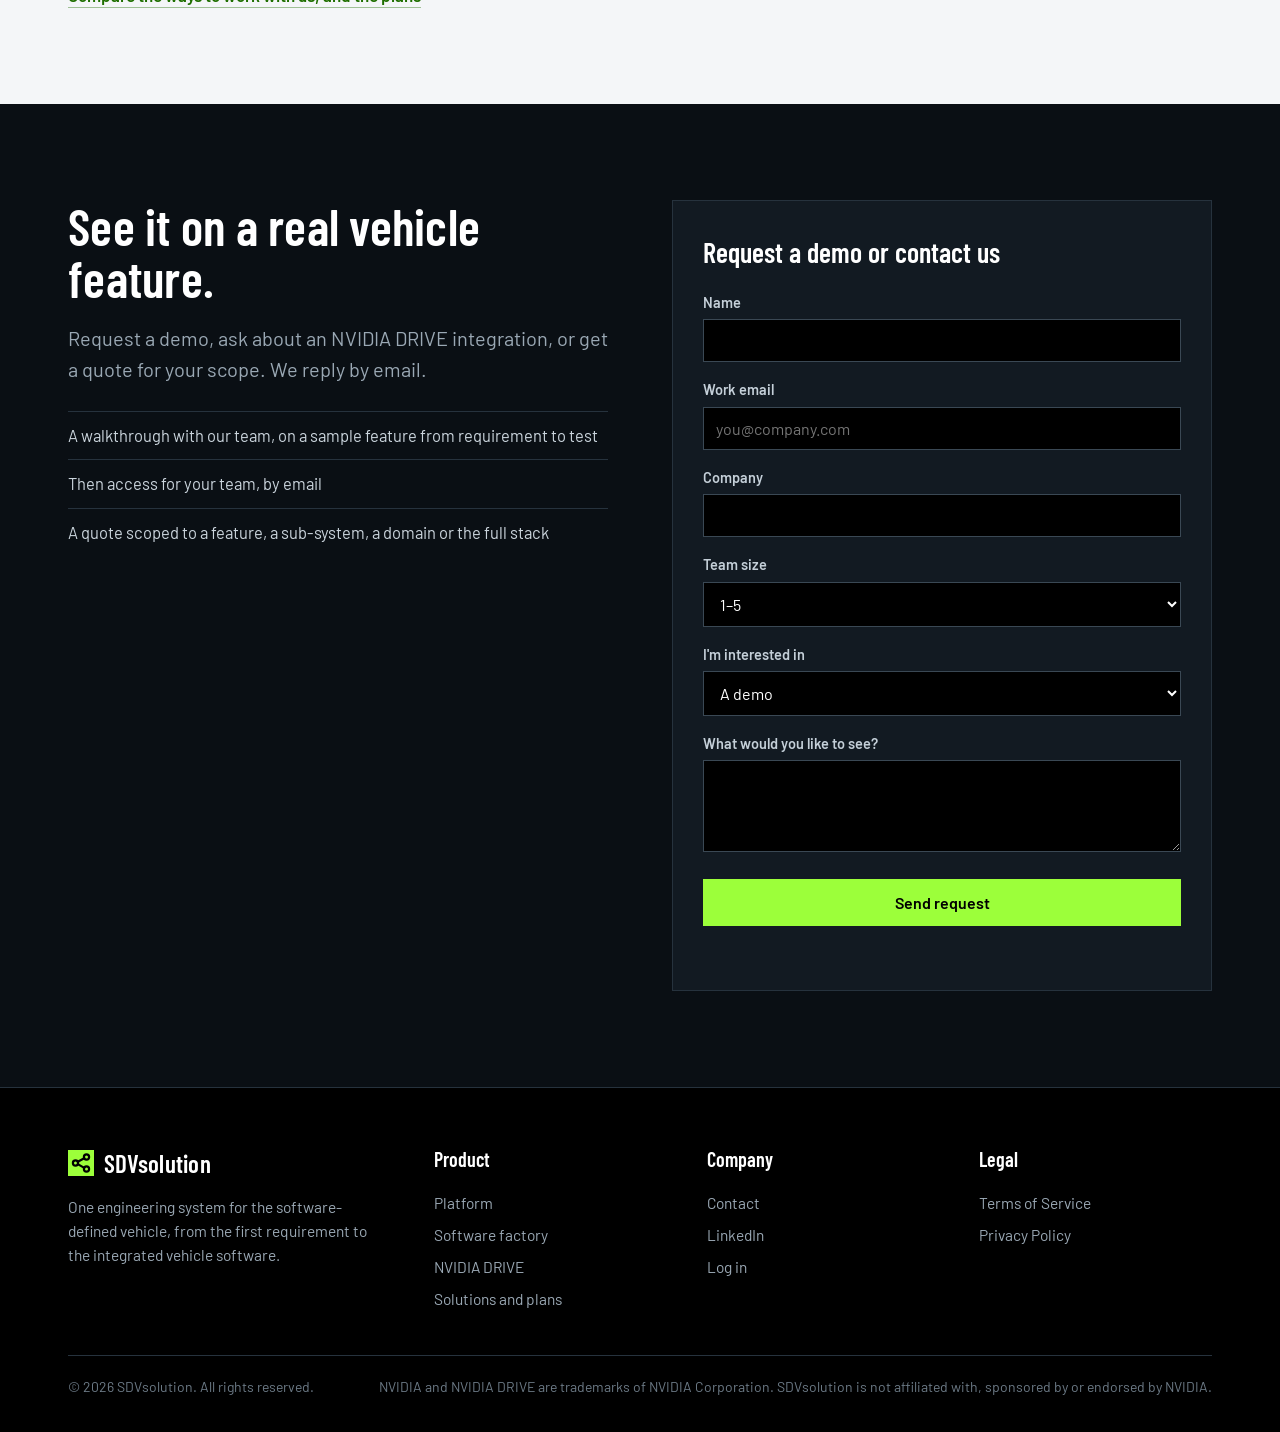
==== commit 9dd170df: "Home topology: battery management (BMS) in place of Tires under the Center zone Co-Authored-By: Clau" ====
--- a/index.html
+++ b/index.html
@@ -23,7 +23,7 @@
     <div class="cta"><a class="btn btn-lime" href="#demo">Request a demo</a><a class="btn btn-line" href="platform.html" >See the platform</a></div>
     <p class="fine">We walk you through the demo, then give your team access by email.</p>
   </div>
-  <div><svg class="topo" viewBox="0 0 660 520" role="img" aria-label="Vehicle topology: a connectivity unit above the central computer, which connects by Ethernet to the front zone and the center zone. The zones reach wiper, brake, door, seat, roof, lighting and tire units over CAN and LIN.">
+  <div><svg class="topo" viewBox="0 0 660 520" role="img" aria-label="Vehicle topology: a connectivity unit above the central computer, which connects by Ethernet to the front zone and the center zone. The zones reach wiper, brake, door, seat, roof, lighting and battery management units over CAN and LIN.">
   <path class="bus d-eth" d="M320 68V100M320 158V206M320 206H120V246M320 206H430V246"/>
   <path class="bus b2 d-can" d="M120 302V346M70 346H170M70 346V382M170 346V382M430 302V346M270 346H590M270 346V382M350 346V382M430 346V382M510 346V382M590 346V382"/>
   <path class="bus b3 d-lin" d="M70 430V466M170 430V466M270 430V466M430 430V466M510 430V466"/>
@@ -32,7 +32,7 @@
   <rect class="d-box" x="50" y="246" width="140" height="56"/><text class="d-t" x="120.0" y="272.0" text-anchor="middle">Front zone</text><text class="d-s" x="120.0" y="288.0" text-anchor="middle">climate, chassis</text>
   <rect class="d-box" x="340" y="246" width="180" height="56"/><text class="d-t" x="430.0" y="272.0" text-anchor="middle">Center zone</text><text class="d-s" x="430.0" y="288.0" text-anchor="middle">body, energy</text>
   <rect class="d-box" x="30" y="382" width="80" height="48"/><text class="d-t" x="70.0" y="411.0" text-anchor="middle">Wiper</text><rect class="d-box" x="130" y="382" width="80" height="48"/><text class="d-t" x="170.0" y="411.0" text-anchor="middle">Brake</text>
-  <rect class="d-box" x="234" y="382" width="72" height="48"/><text class="d-t" x="270.0" y="411.0" text-anchor="middle">Doors</text><rect class="d-box" x="314" y="382" width="72" height="48"/><text class="d-t" x="350.0" y="411.0" text-anchor="middle">Seats</text><rect class="d-box" x="394" y="382" width="72" height="48"/><text class="d-t" x="430.0" y="411.0" text-anchor="middle">Roof</text><rect class="d-box" x="474" y="382" width="72" height="48"/><text class="d-t" x="510.0" y="411.0" text-anchor="middle">Lighting</text><rect class="d-box" x="554" y="382" width="72" height="48"/><text class="d-t" x="590.0" y="411.0" text-anchor="middle">Tires</text>
+  <rect class="d-box" x="234" y="382" width="72" height="48"/><text class="d-t" x="270.0" y="411.0" text-anchor="middle">Doors</text><rect class="d-box" x="314" y="382" width="72" height="48"/><text class="d-t" x="350.0" y="411.0" text-anchor="middle">Seats</text><rect class="d-box" x="394" y="382" width="72" height="48"/><text class="d-t" x="430.0" y="411.0" text-anchor="middle">Roof</text><rect class="d-box" x="474" y="382" width="72" height="48"/><text class="d-t" x="510.0" y="411.0" text-anchor="middle">Lighting</text><rect class="d-box" x="554" y="382" width="72" height="48"/><text class="d-t" x="590.0" y="411.0" text-anchor="middle">BMS</text>
   <g class="d-s" text-anchor="middle"><text x="70" y="484">rain sensor</text><text x="170" y="484">wear sensor</text><text x="270" y="484">switch pack</text><text x="430" y="484">interior mirror</text><text x="510" y="484">ambient light</text></g>
 </svg>
 <div class="legend"><span><i style="background:var(--lime)"></i>Ethernet</span><span><i style="background:var(--can)"></i>CAN</span><span><i style="background:var(--lin)"></i>LIN</span></div></div>
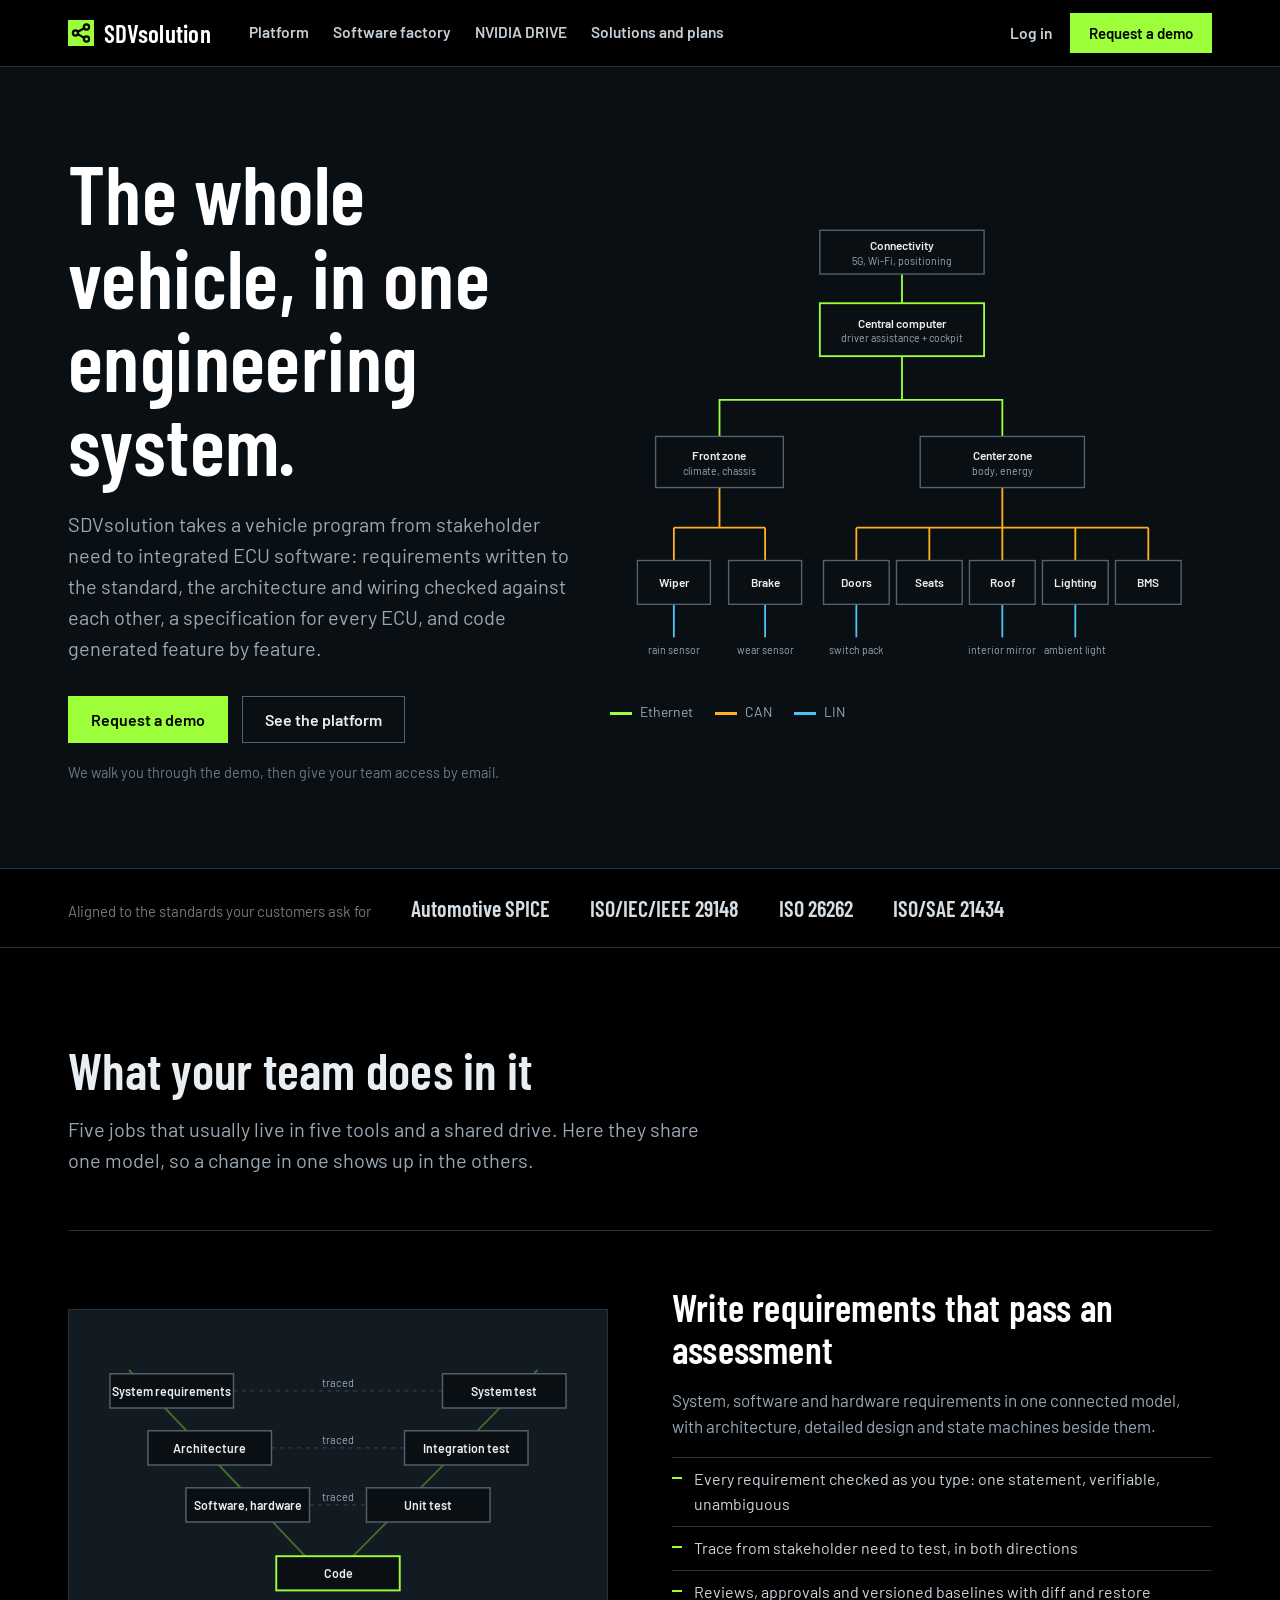
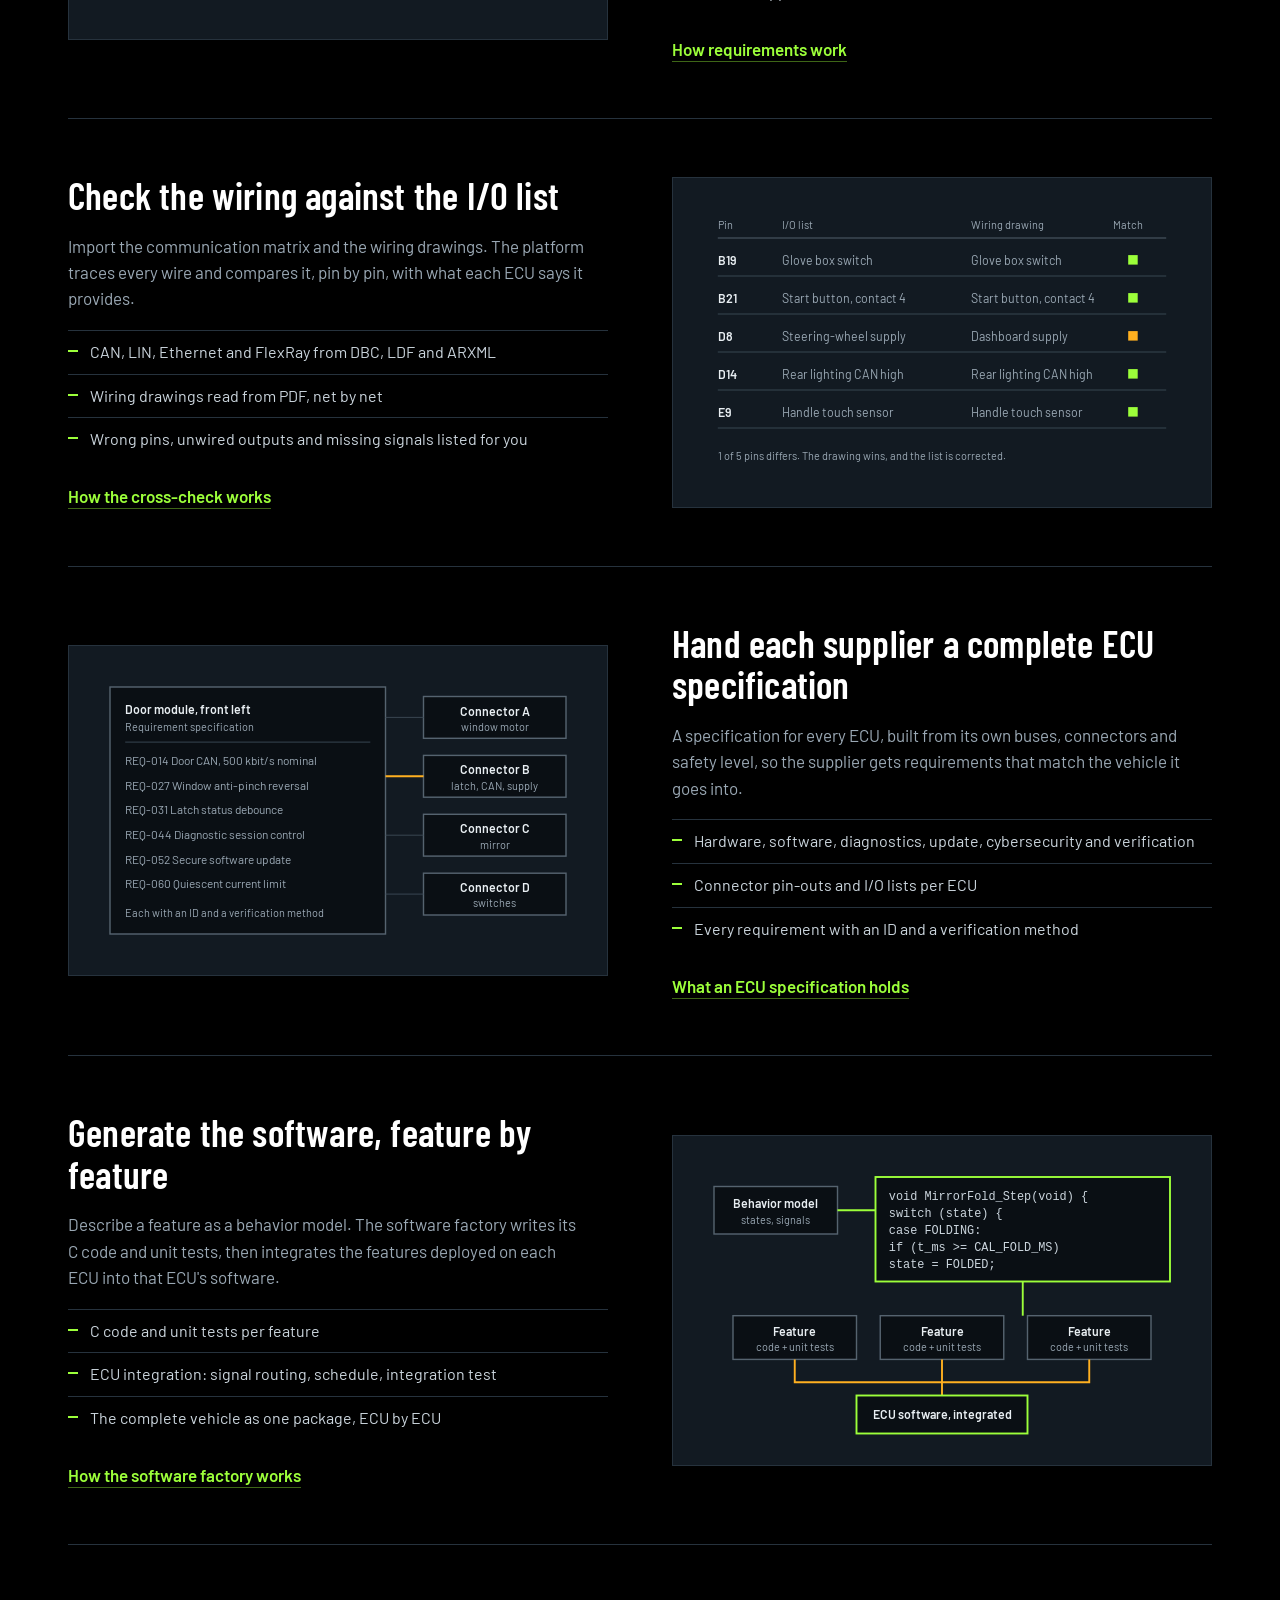
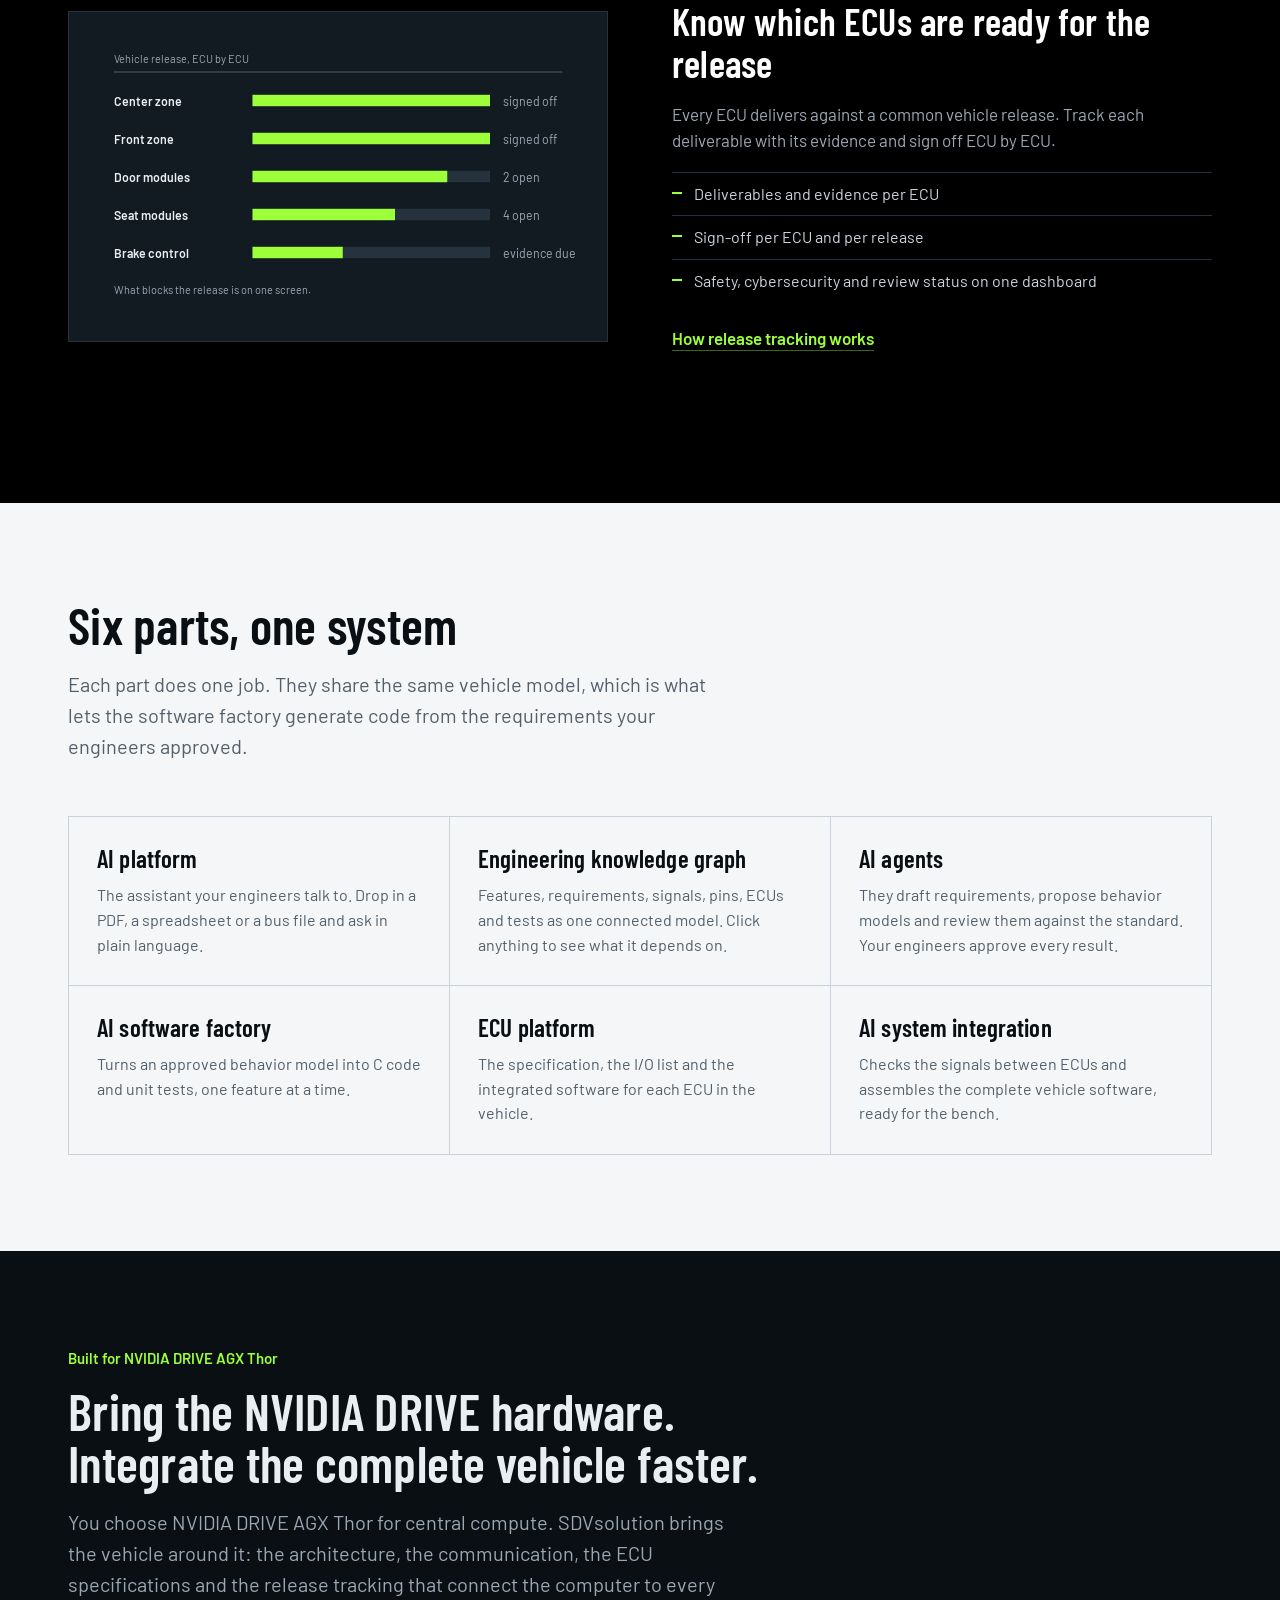
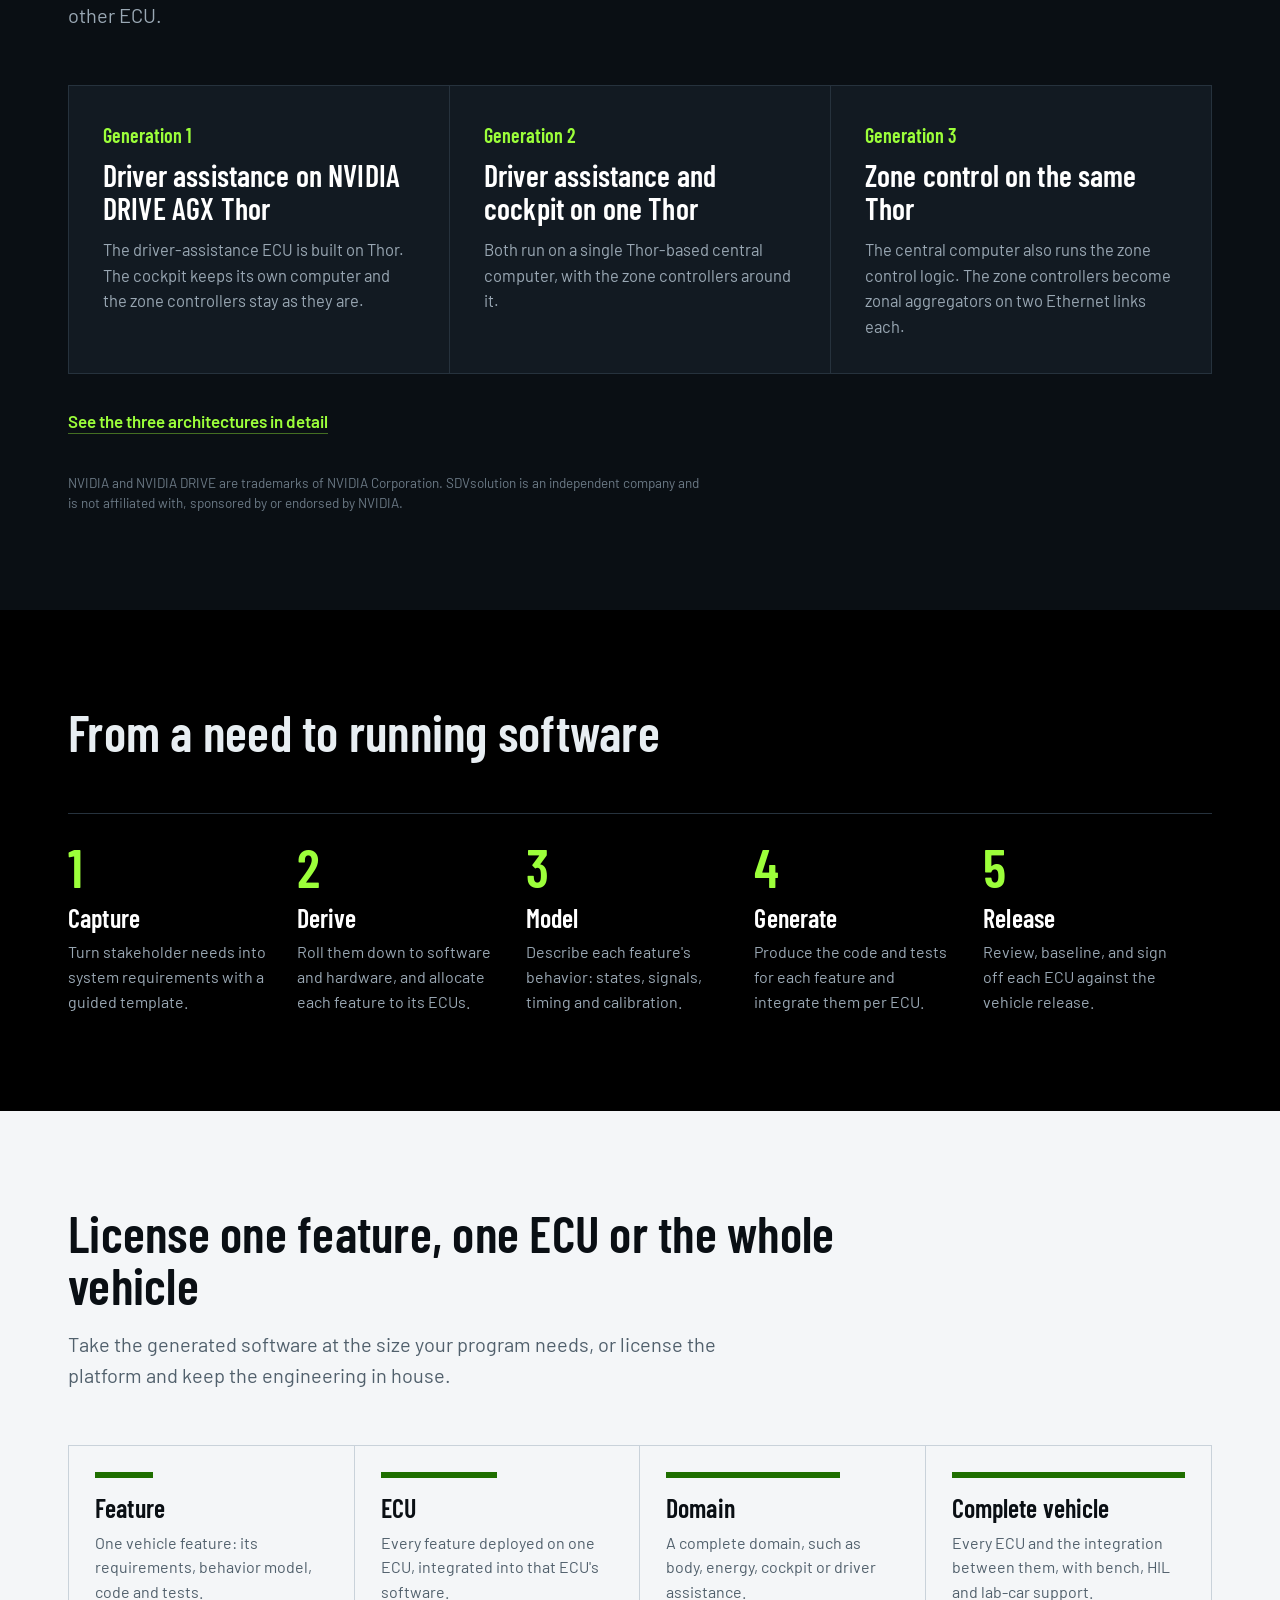
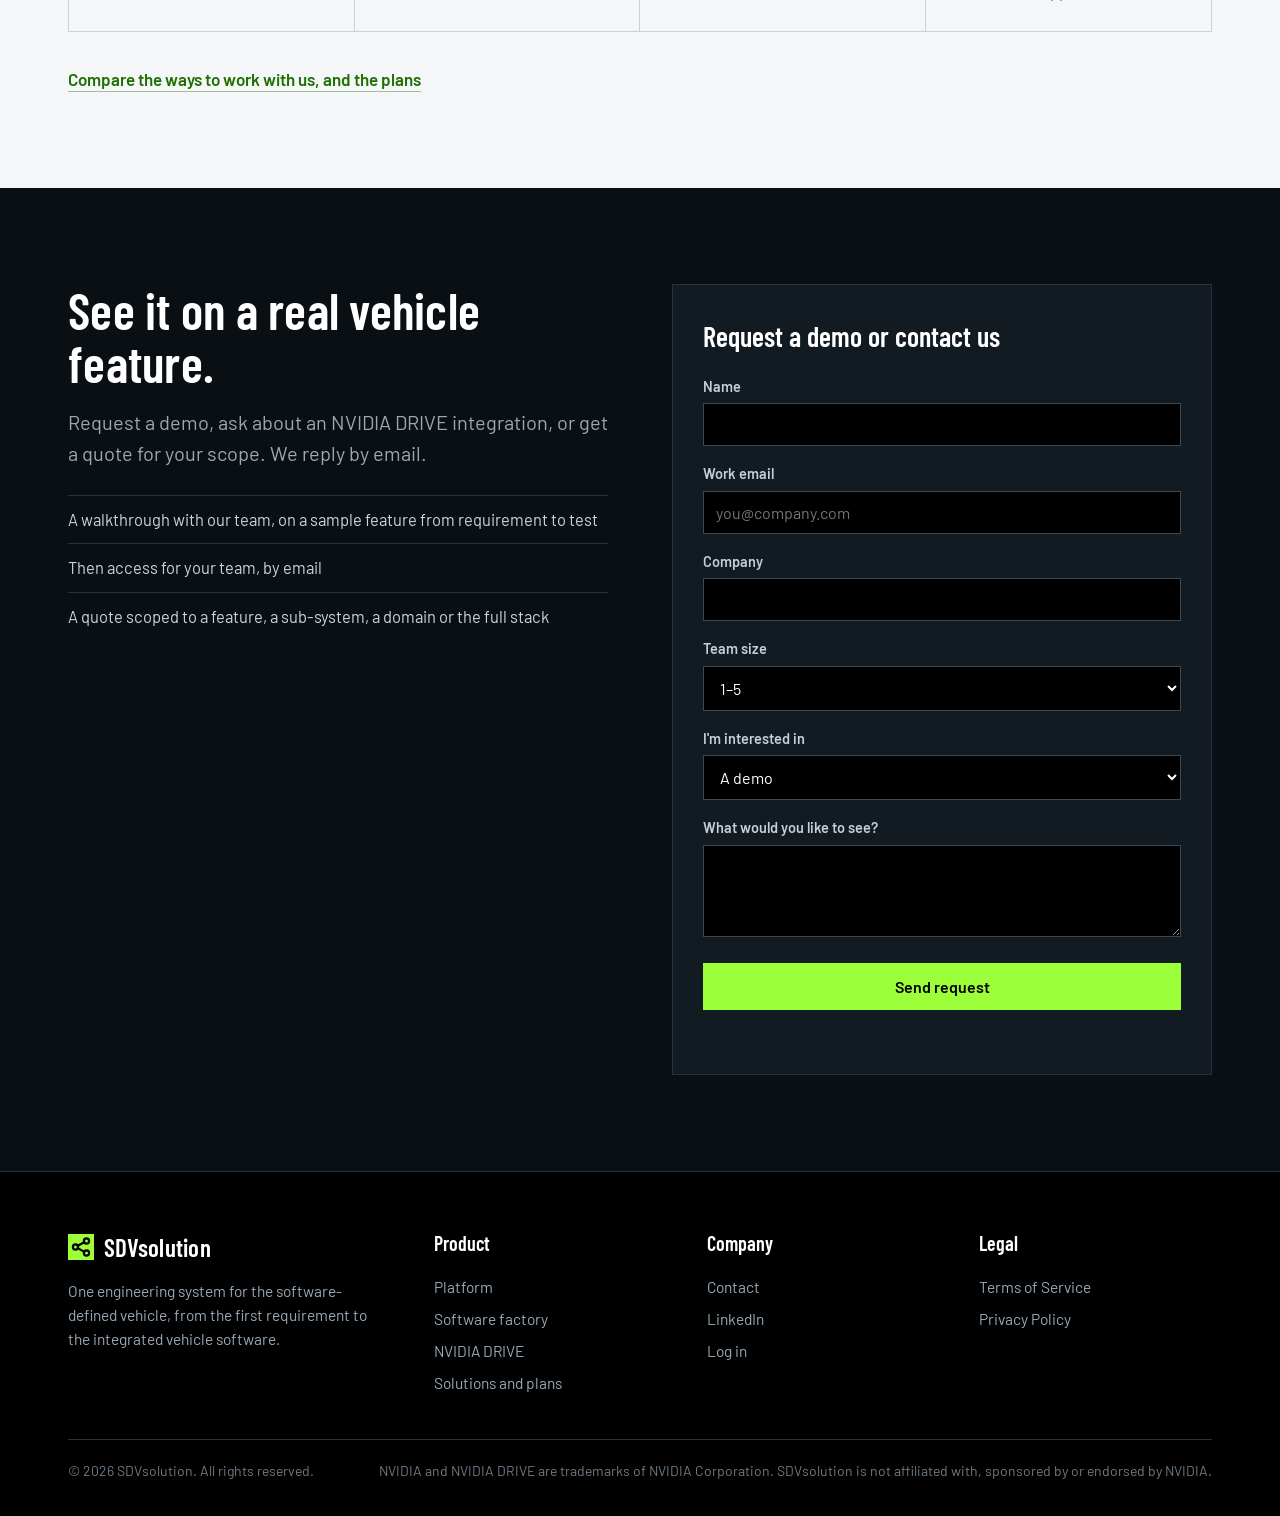
==== commit 9b030f4b: "Add Generation 3: zone control on the same Thor, with zonal aggregators Co-Authored-By: Claude Fable" ====
--- a/index.html
+++ b/index.html
@@ -104,8 +104,9 @@
   <div class="gens">
     <div class="gen"><div class="tag">Generation 1</div><h3>Driver assistance on NVIDIA DRIVE AGX Thor</h3><p>The driver-assistance ECU is built on Thor. The cockpit keeps its own computer and the zone controllers stay as they are.</p></div>
     <div class="gen"><div class="tag">Generation 2</div><h3>Driver assistance and cockpit on one Thor</h3><p>Both run on a single Thor-based central computer, with the zone controllers around it.</p></div>
+    <div class="gen"><div class="tag">Generation 3</div><h3>Zone control on the same Thor</h3><p>The central computer also runs the zone control logic. The zone controllers become zonal aggregators on two Ethernet links each.</p></div>
   </div>
-  <p style="margin-top:34px"><a class="more" href="nvidia-drive.html" >See both architectures in detail</a></p>
+  <p style="margin-top:34px"><a class="more" href="nvidia-drive.html" >See the three architectures in detail</a></p>
   <p class="legal">NVIDIA and NVIDIA DRIVE are trademarks of NVIDIA Corporation. SDVsolution is an independent company and is not affiliated with, sponsored by or endorsed by NVIDIA.</p>
 </div></section>
 
--- a/assets/site.css
+++ b/assets/site.css
@@ -111,7 +111,7 @@
 .block p{font-size:16px;color:var(--paper-muted)}
 
 /* NVIDIA band */
-.gens{display:grid;grid-template-columns:repeat(2,1fr);gap:1px;background:var(--line);border:1px solid var(--line)}
+.gens{display:grid;grid-template-columns:repeat(3,1fr);gap:1px;background:var(--line);border:1px solid var(--line)}
 .gen{background:var(--panel);padding:34px}
 .gen .tag{font-family:var(--display);font-size:20px;color:var(--lime);margin-bottom:8px}
 .gen h3{color:#fff;margin-bottom:12px;font-size:30px}
